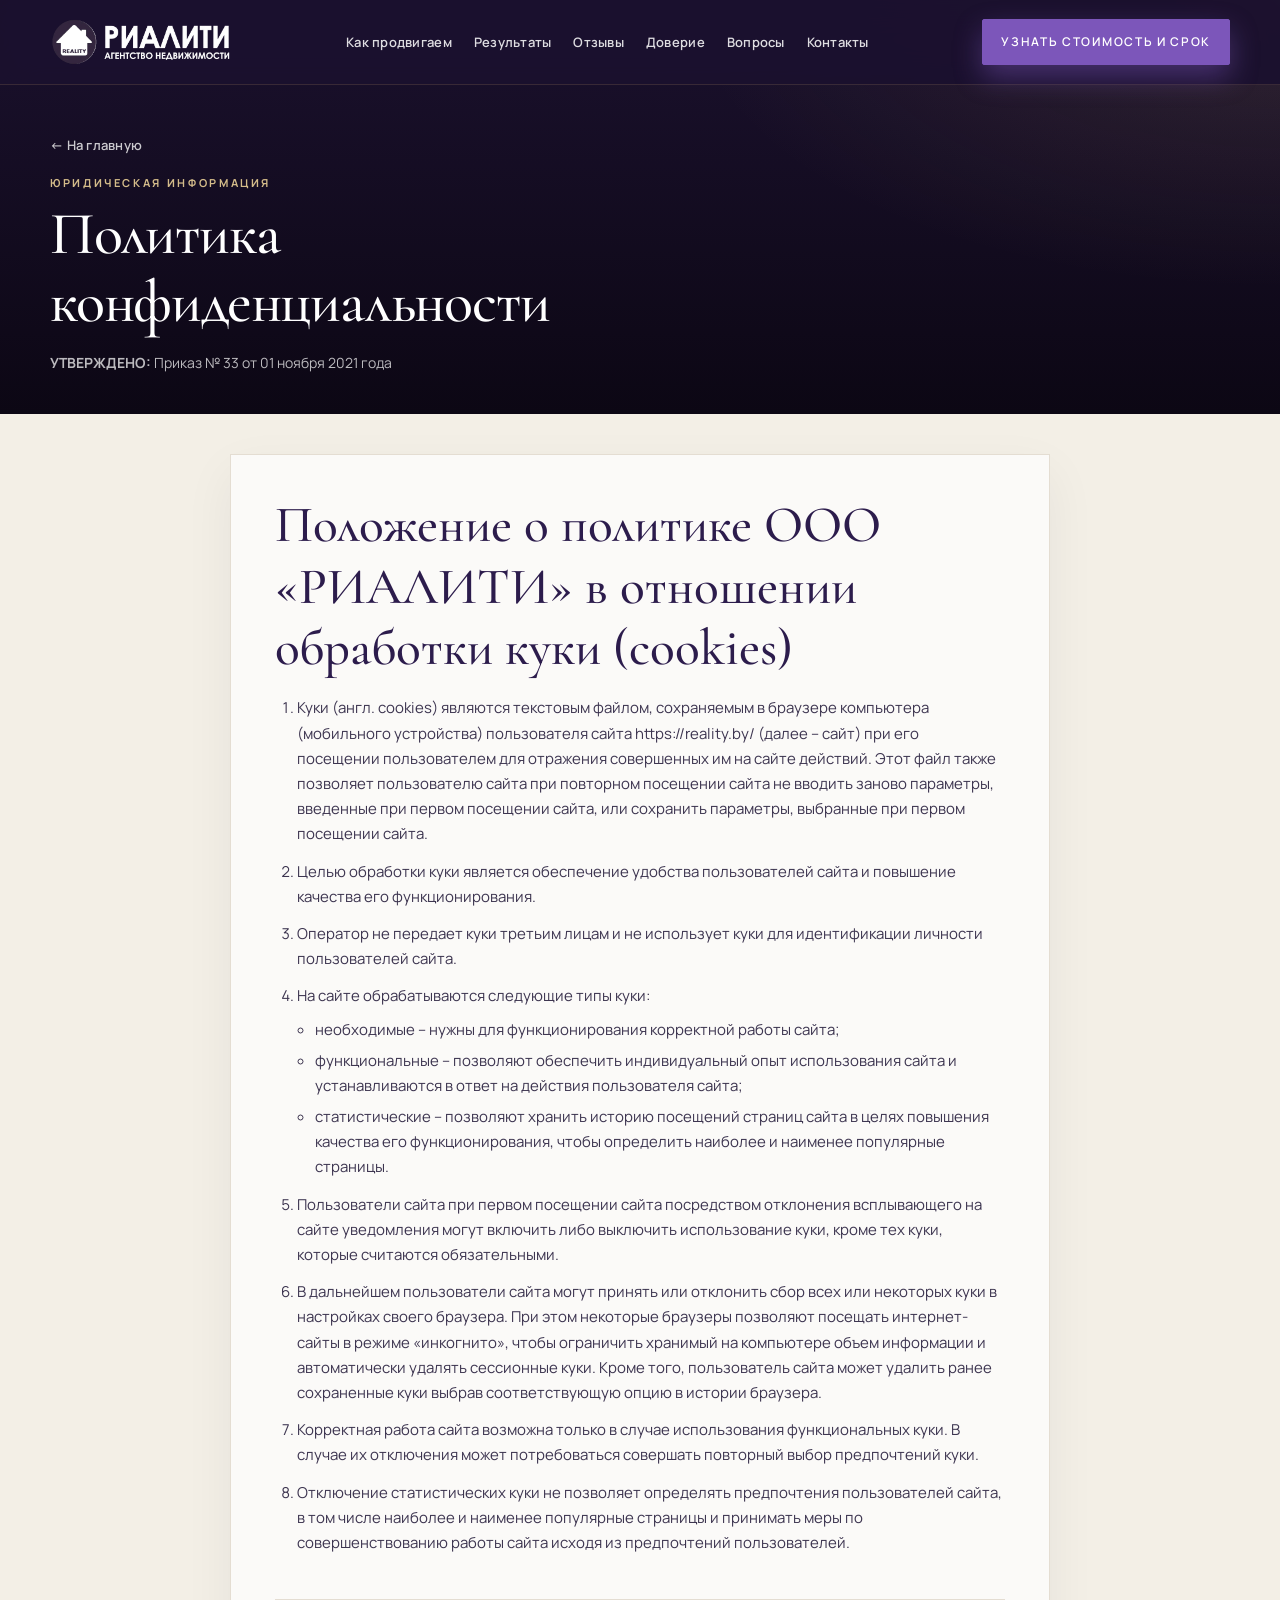
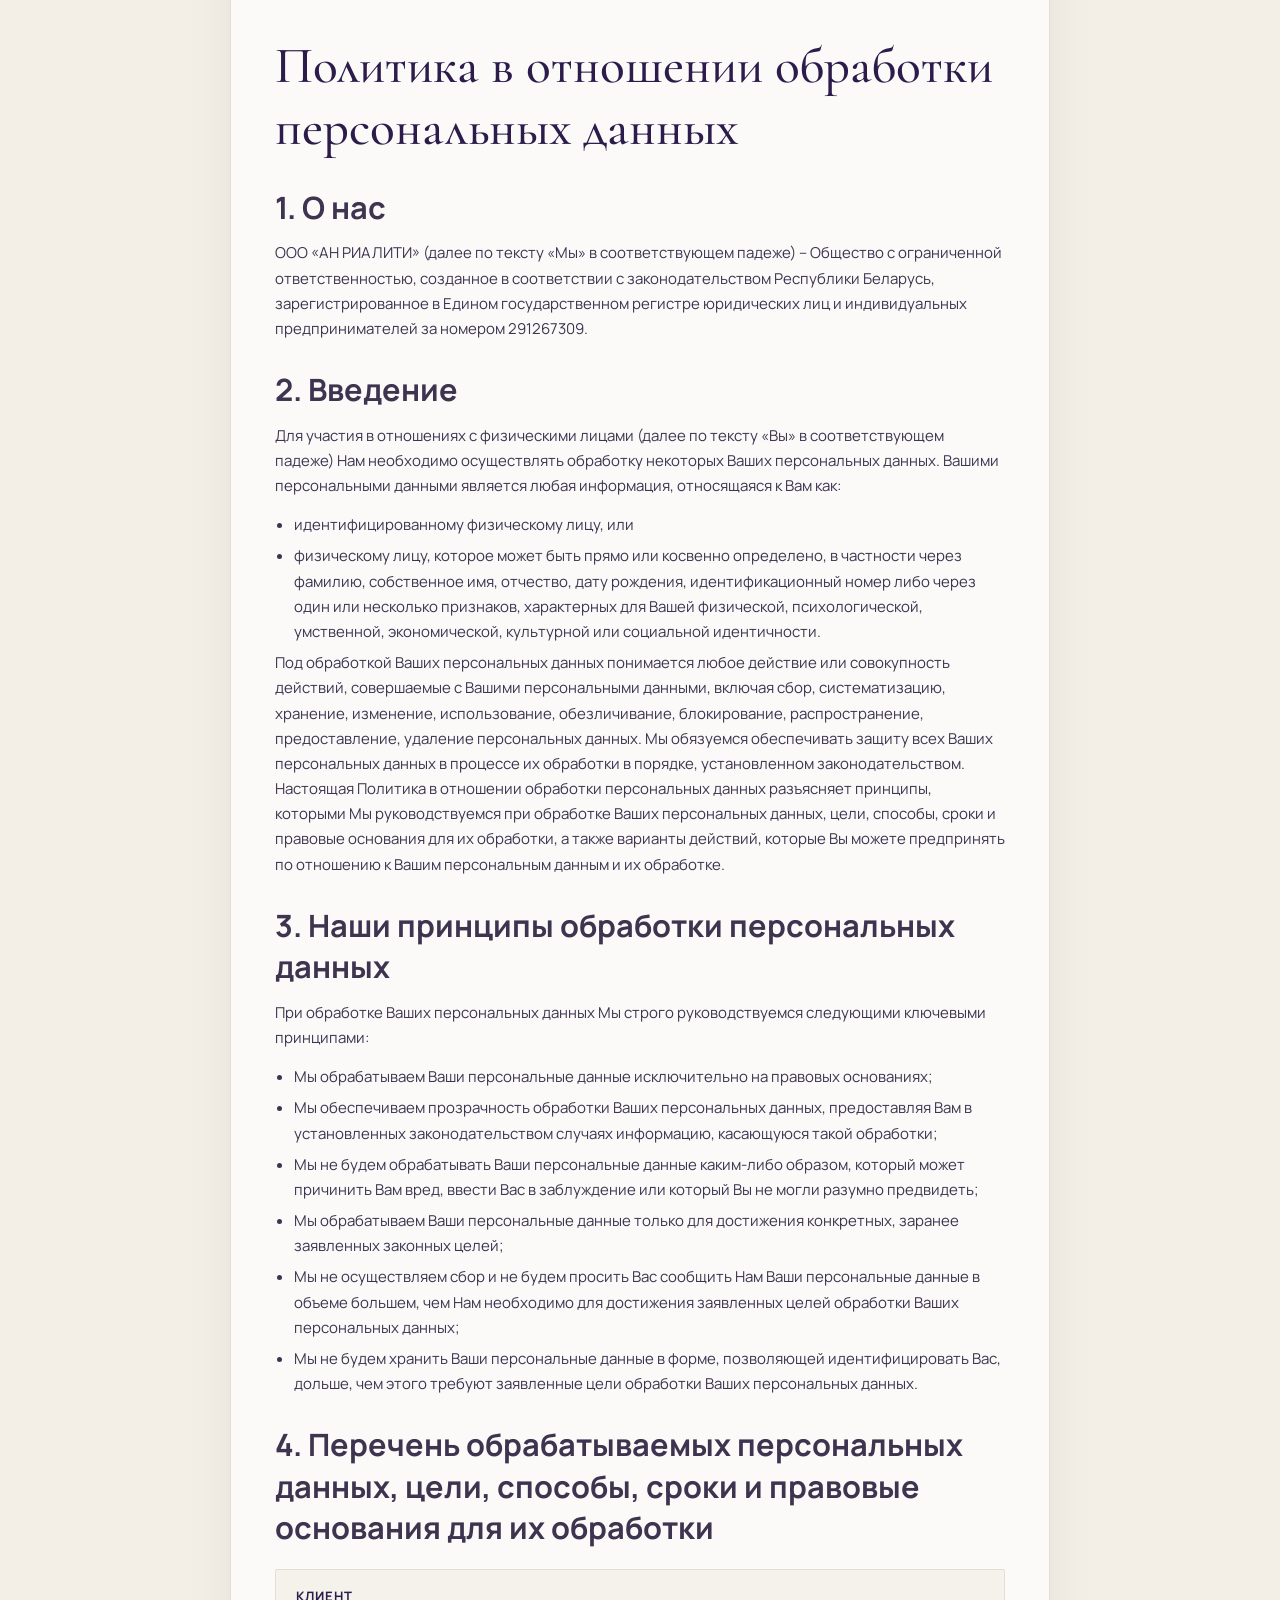
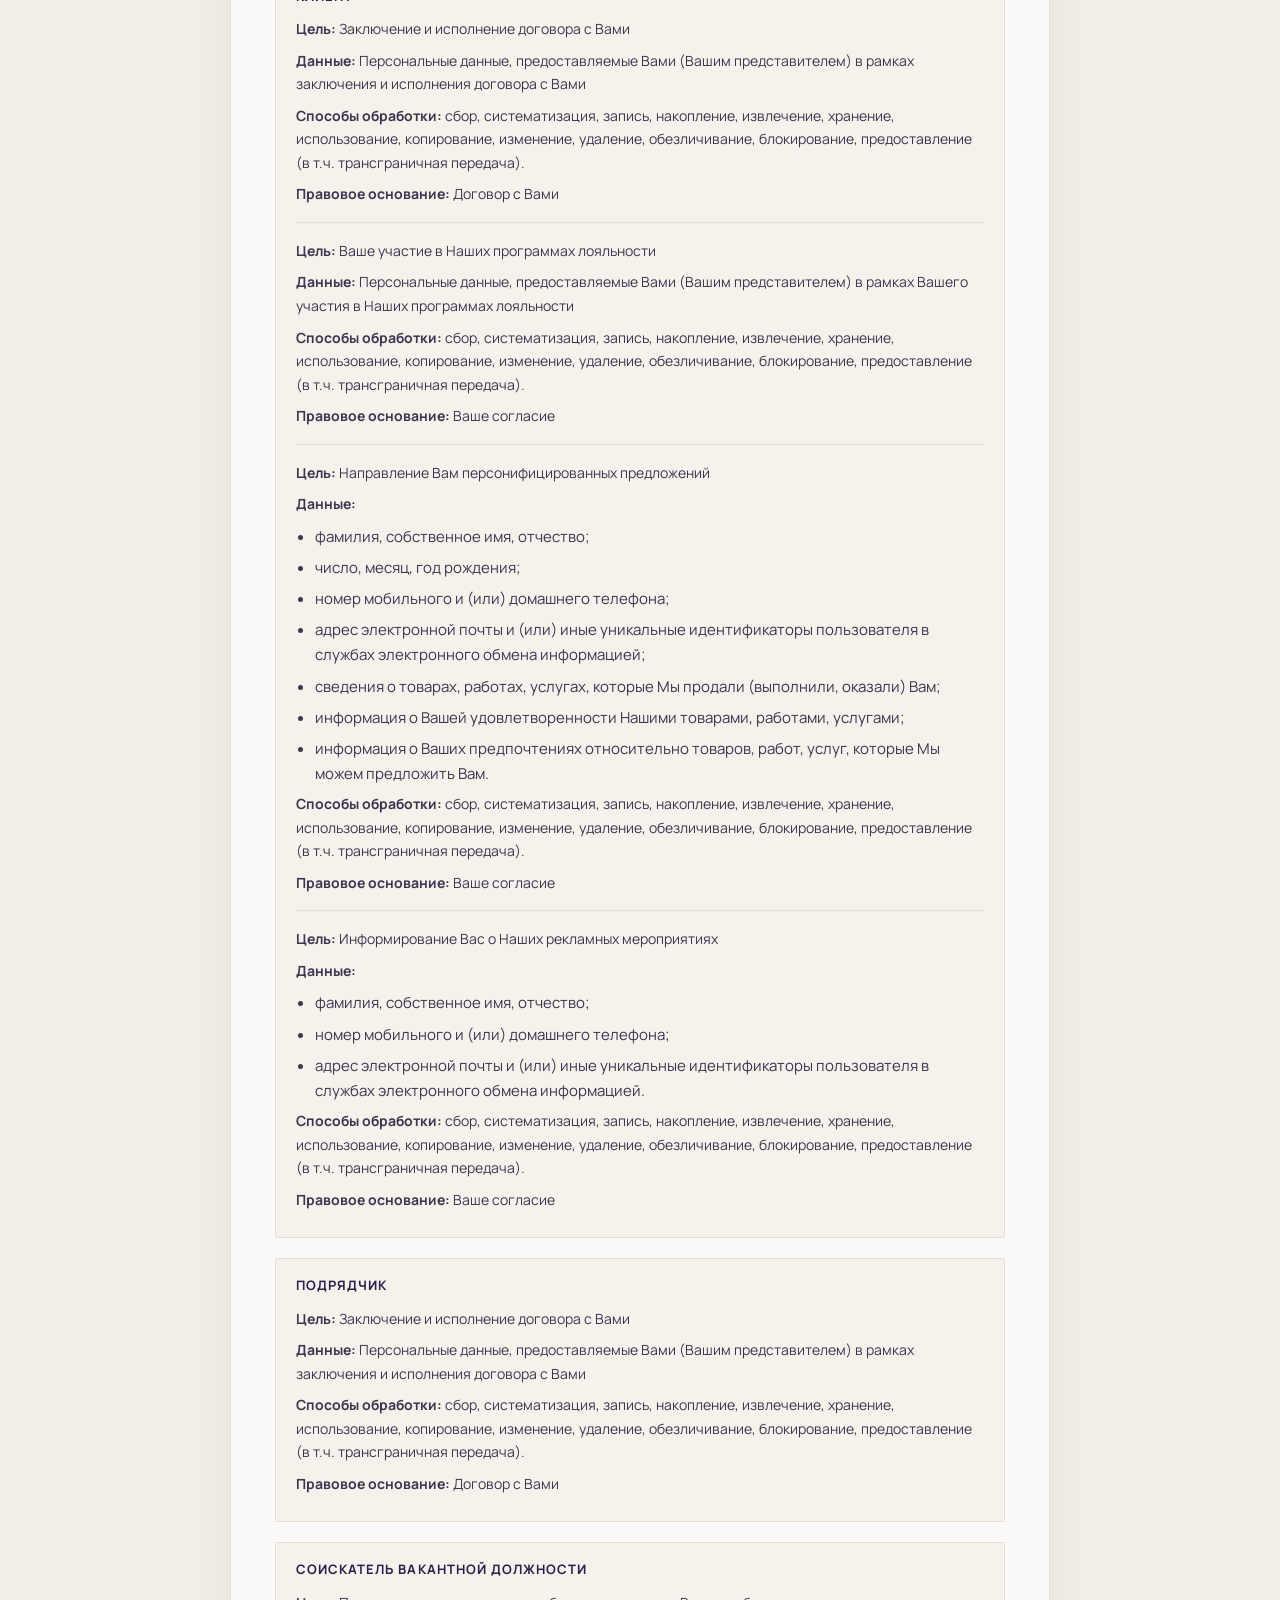
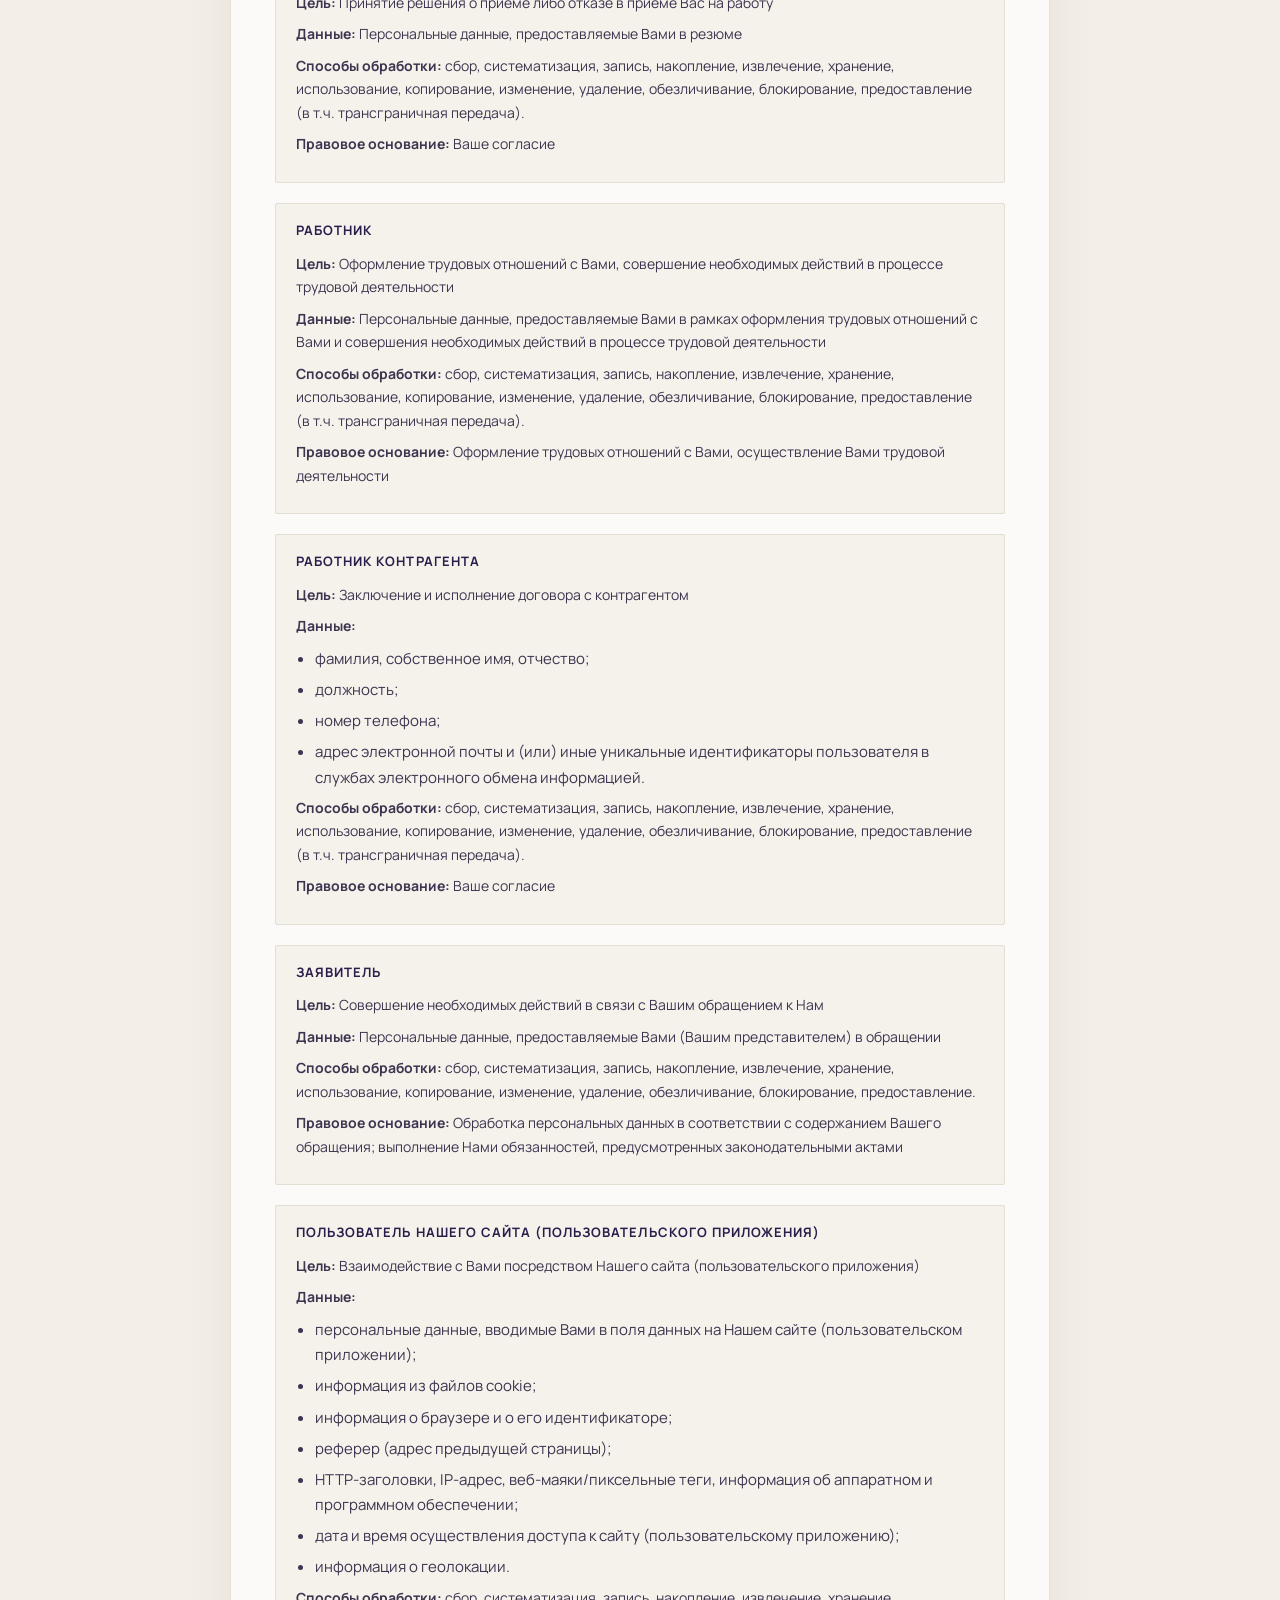
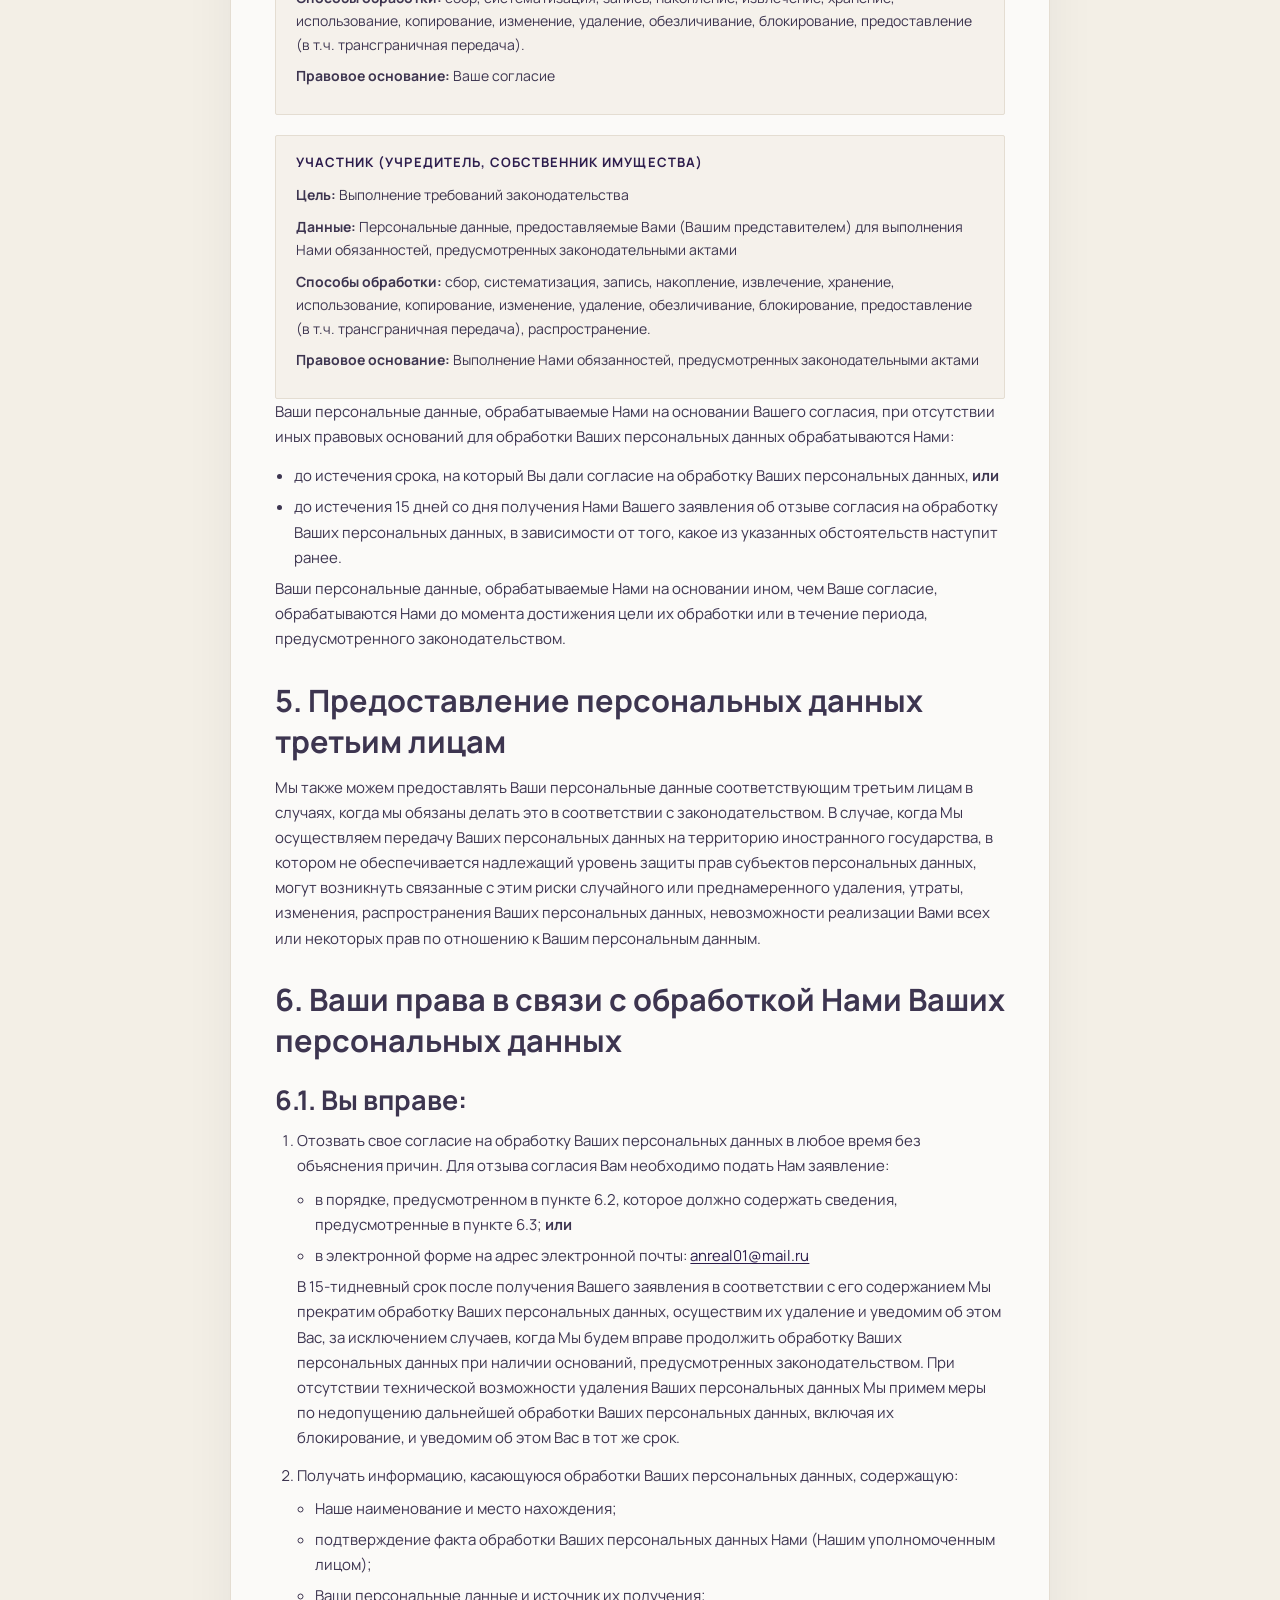
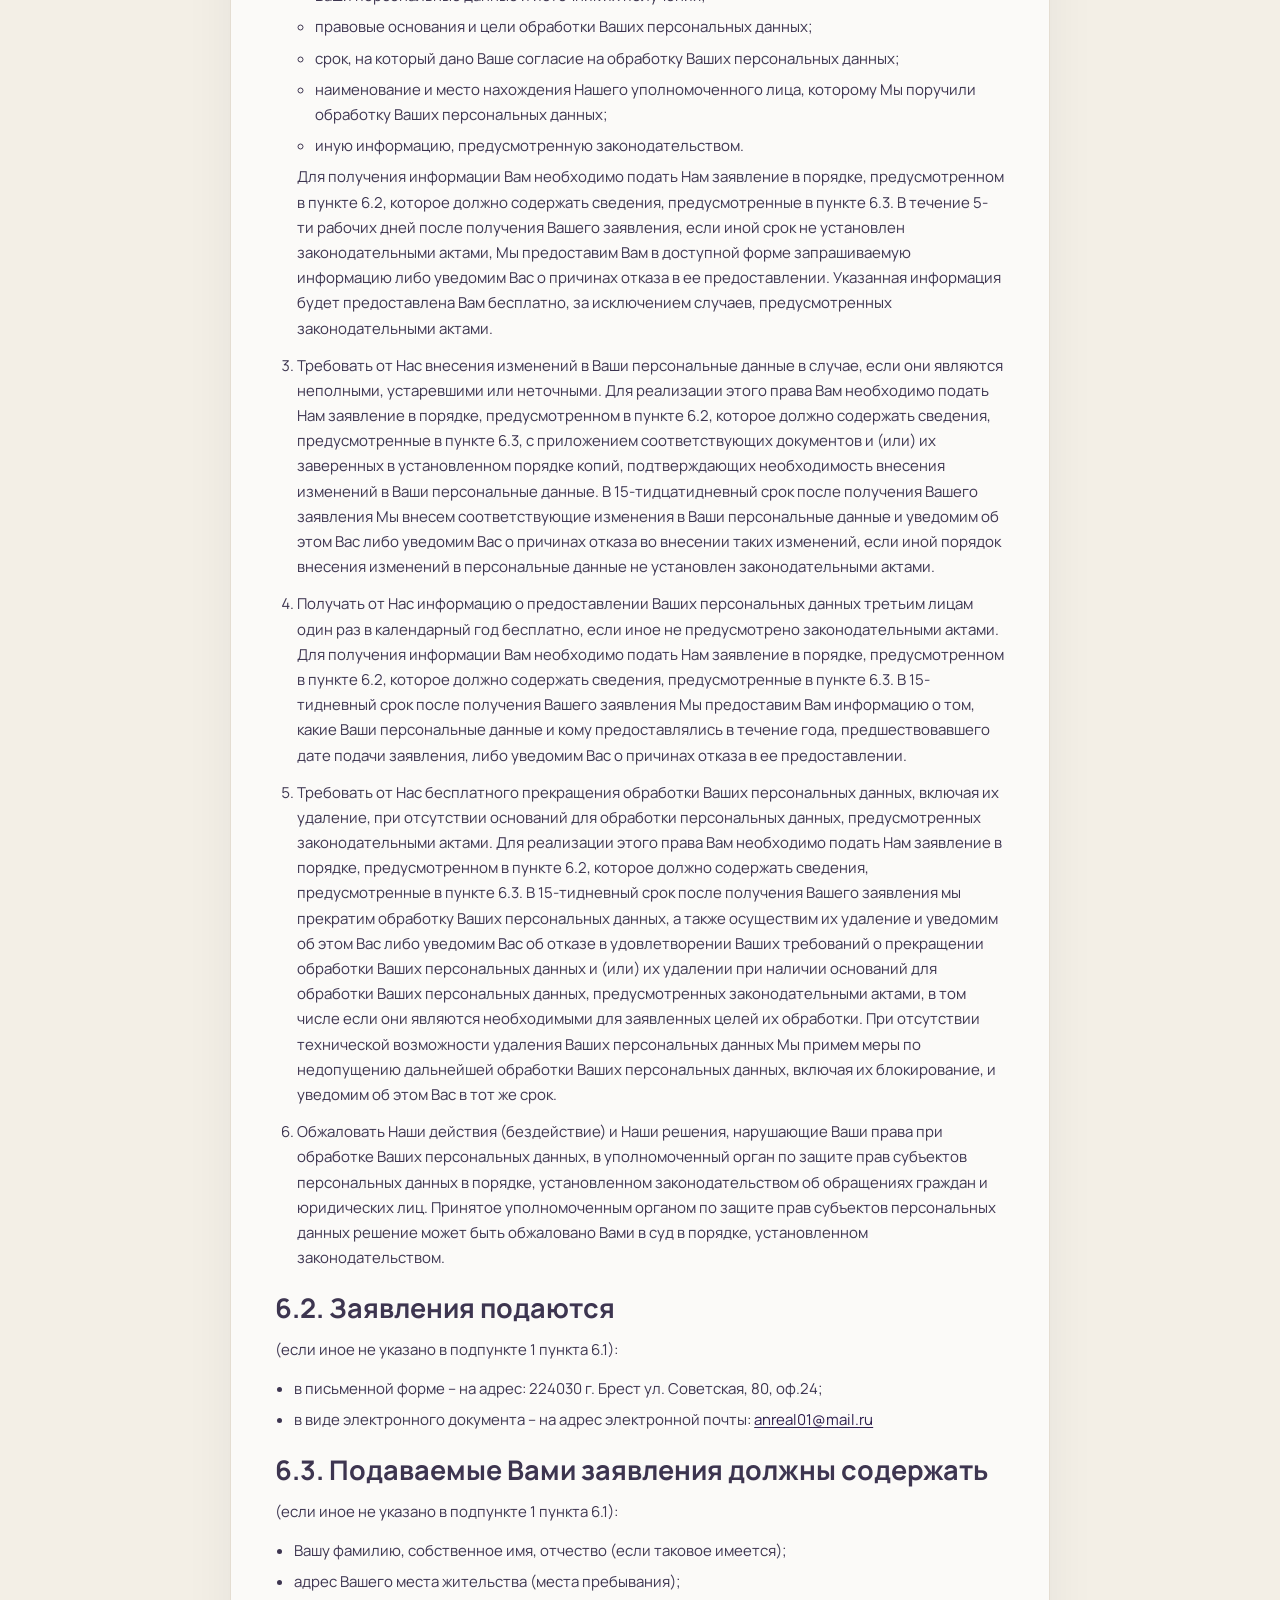
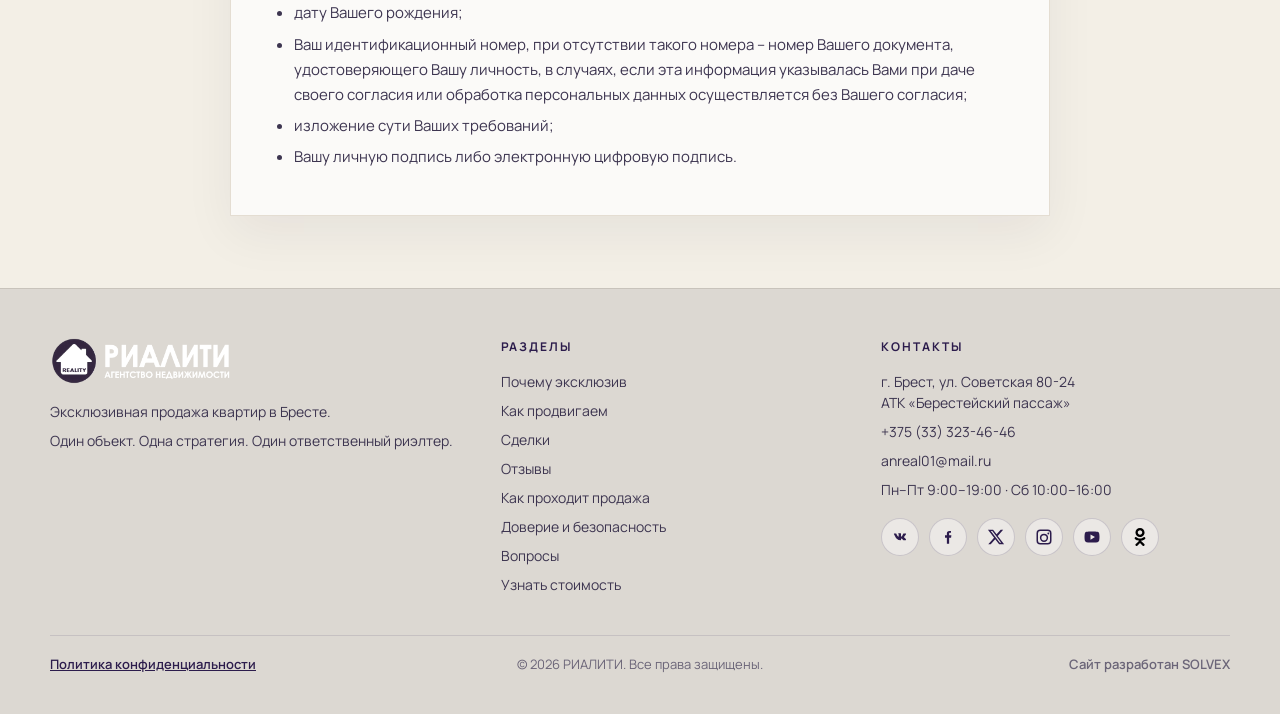
==== agreement.html @ c0023f29 "вечерние правки" ====
<!DOCTYPE html>
<html lang="ru">
<head>
  <meta charset="UTF-8">
  <meta name="viewport" content="width=device-width, initial-scale=1.0">
  <title>Политика конфиденциальности - РИАЛИТИ</title>
  <link rel="icon" type="image/png" sizes="32x32" href="imgs/favicon-32.png">
  <link rel="apple-touch-icon" sizes="180x180" href="imgs/apple-touch-icon.png">
  <link rel="preconnect" href="https://fonts.googleapis.com">
  <link rel="preconnect" href="https://fonts.gstatic.com" crossorigin>
  <link href="https://fonts.googleapis.com/css2?family=Cormorant+Garamond:ital,wght@0,400;0,500;0,600;1,400;1,500&family=Manrope:wght@400;500;600;700&display=swap" rel="stylesheet">
  <link rel="stylesheet" href="css/tokens.css?v=1.0.2">
  <link rel="stylesheet" href="css/landing.css?v=1.0.5">
  <link rel="stylesheet" href="css/legal.css?v=1.0.1">
</head>
<body class="legal-doc">
  <header class="site-header is-scrolled" id="site-header">
    <div class="wrap site-header__inner">
      <a class="logo" href="index.html">
        <img src="imgs/logs/newlogo.webp" alt="РИАЛИТИ - агентство недвижимости" width="220" height="64">
      </a>
      <div class="header-panel" id="site-nav">
        <nav class="nav">
          <a href="index.html#promo">Как продвигаем</a>
          <a href="index.html#cases">Результаты</a>
          <a href="index.html#reviews">Отзывы</a>
          <a href="index.html#trust">Доверие</a>
          <a href="index.html#faq">Вопросы</a>
          <a href="index.html#form">Контакты</a>
        </nav>
        <a class="btn btn-primary btn-sm header-cta" href="index.html#quiz">Узнать стоимость и срок</a>
      </div>
      <button class="menu-toggle" type="button" aria-expanded="false" aria-controls="site-nav" aria-label="Открыть меню">
        <span></span>
      </button>
    </div>
  </header>

  <section class="legal-hero">
    <div class="wrap">
      <a class="legal-back" href="index.html">← На главную</a>
      <p class="legal-kicker">Юридическая информация</p>
      <h1>Политика конфиденциальности</h1>
      <p class="legal-meta"><strong>УТВЕРЖДЕНО:</strong> Приказ № 33 от 01 ноября 2021 года</p>
    </div>
  </section>

  <main class="legal-main">
    <div class="wrap">
      <article class="legal-content">
      <h2>Положение о политике ООО «РИАЛИТИ» в отношении обработки куки (cookies)</h2>
      <ol>
        <li>Куки (англ. cookies) являются текстовым файлом, сохраняемым в браузере компьютера (мобильного устройства) пользователя сайта https://reality.by/ (далее – сайт) при его посещении пользователем для отражения совершенных им на сайте действий. Этот файл также позволяет пользователю сайта при повторном посещении сайта не вводить заново параметры, введенные при первом посещении сайта, или сохранить параметры, выбранные при первом посещении сайта.</li>
        <li>Целью обработки куки является обеспечение удобства пользователей сайта и повышение качества его функционирования.</li>
        <li>Оператор не передает куки третьим лицам и не использует куки для идентификации личности пользователей сайта.</li>
        <li>На сайте обрабатываются следующие типы куки:
          <ul>
            <li>необходимые – нужны для функционирования корректной работы сайта;</li>
            <li>функциональные – позволяют обеспечить индивидуальный опыт использования сайта и устанавливаются в ответ на действия пользователя сайта;</li>
            <li>статистические – позволяют хранить историю посещений страниц сайта в целях повышения качества его функционирования, чтобы определить наиболее и наименее популярные страницы.</li>
          </ul>
        </li>
        <li>Пользователи сайта при первом посещении сайта посредством отклонения всплывающего на сайте уведомления могут включить либо выключить использование куки, кроме тех куки, которые считаются обязательными.</li>
        <li>В дальнейшем пользователи сайта могут принять или отклонить сбор всех или некоторых куки в настройках своего браузера. При этом некоторые браузеры позволяют посещать интернет-сайты в режиме «инкогнито», чтобы ограничить хранимый на компьютере объем информации и автоматически удалять сессионные куки. Кроме того, пользователь сайта может удалить ранее сохраненные куки выбрав соответствующую опцию в истории браузера.</li>
        <li>Корректная работа сайта возможна только в случае использования функциональных куки. В случае их отключения может потребоваться совершать повторный выбор предпочтений куки.</li>
        <li>Отключение статистических куки не позволяет определять предпочтения пользователей сайта, в том числе наиболее и наименее популярные страницы и принимать меры по совершенствованию работы сайта исходя из предпочтений пользователей.</li>
      </ol>

      <h2>Политика в отношении обработки персональных данных</h2>

      <h3>1. О нас</h3>
      <p>ООО «АН РИАЛИТИ» (далее по тексту «Мы» в соответствующем падеже) – Общество с ограниченной ответственностью, созданное в соответствии с законодательством Республики Беларусь, зарегистрированное в Едином государственном регистре юридических лиц и индивидуальных предпринимателей за номером 291267309.</p>

      <h3>2. Введение</h3>
      <p>Для участия в отношениях с физическими лицами (далее по тексту «Вы» в соответствующем падеже) Нам необходимо осуществлять обработку некоторых Ваших персональных данных. Вашими персональными данными является любая информация, относящаяся к Вам как:</p>
      <ul>
        <li>идентифицированному физическому лицу, или</li>
        <li>физическому лицу, которое может быть прямо или косвенно определено, в частности через фамилию, собственное имя, отчество, дату рождения, идентификационный номер либо через один или несколько признаков, характерных для Вашей физической, психологической, умственной, экономической, культурной или социальной идентичности.</li>
      </ul>
      <p>Под обработкой Ваших персональных данных понимается любое действие или совокупность действий, совершаемые с Вашими персональными данными, включая сбор, систематизацию, хранение, изменение, использование, обезличивание, блокирование, распространение, предоставление, удаление персональных данных. Мы обязуемся обеспечивать защиту всех Ваших персональных данных в процессе их обработки в порядке, установленном законодательством. Настоящая Политика в отношении обработки персональных данных разъясняет принципы, которыми Мы руководствуемся при обработке Ваших персональных данных, цели, способы, сроки и правовые основания для их обработки, а также варианты действий, которые Вы можете предпринять по отношению к Вашим персональным данным и их обработке.</p>

      <h3>3. Наши принципы обработки персональных данных</h3>
      <p>При обработке Ваших персональных данных Мы строго руководствуемся следующими ключевыми принципами:</p>
      <ul>
        <li>Мы обрабатываем Ваши персональные данные исключительно на правовых основаниях;</li>
        <li>Мы обеспечиваем прозрачность обработки Ваших персональных данных, предоставляя Вам в установленных законодательством случаях информацию, касающуюся такой обработки;</li>
        <li>Мы не будем обрабатывать Ваши персональные данные каким-либо образом, который может причинить Вам вред, ввести Вас в заблуждение или который Вы не могли разумно предвидеть;</li>
        <li>Мы обрабатываем Ваши персональные данные только для достижения конкретных, заранее заявленных законных целей;</li>
        <li>Мы не осуществляем сбор и не будем просить Вас сообщить Нам Ваши персональные данные в объеме большем, чем Нам необходимо для достижения заявленных целей обработки Ваших персональных данных;</li>
        <li>Мы не будем хранить Ваши персональные данные в форме, позволяющей идентифицировать Вас, дольше, чем этого требуют заявленные цели обработки Ваших персональных данных.</li>
      </ul>

      <h3>4. Перечень обрабатываемых персональных данных, цели, способы, сроки и правовые основания для их обработки</h3>

      <div class="legal-category">
        <h4>Клиент</h4>
        <div class="legal-entry">
          <p><strong>Цель:</strong> Заключение и исполнение договора с Вами</p>
          <p><strong>Данные:</strong> Персональные данные, предоставляемые Вами (Вашим представителем) в рамках заключения и исполнения договора с Вами</p>
          <p class="legal-methods"><strong>Способы обработки:</strong> сбор, систематизация, запись, накопление, извлечение, хранение, использование, копирование, изменение, удаление, обезличивание, блокирование, предоставление (в т.ч. трансграничная передача).</p>
          <p><strong>Правовое основание:</strong> Договор с Вами</p>
        </div>
        <div class="legal-entry">
          <p><strong>Цель:</strong> Ваше участие в Наших программах лояльности</p>
          <p><strong>Данные:</strong> Персональные данные, предоставляемые Вами (Вашим представителем) в рамках Вашего участия в Наших программах лояльности</p>
          <p class="legal-methods"><strong>Способы обработки:</strong> сбор, систематизация, запись, накопление, извлечение, хранение, использование, копирование, изменение, удаление, обезличивание, блокирование, предоставление (в т.ч. трансграничная передача).</p>
          <p><strong>Правовое основание:</strong> Ваше согласие</p>
        </div>
        <div class="legal-entry">
          <p><strong>Цель:</strong> Направление Вам персонифицированных предложений</p>
          <p><strong>Данные:</strong></p>
          <ul>
            <li>фамилия, собственное имя, отчество;</li>
            <li>число, месяц, год рождения;</li>
            <li>номер мобильного и (или) домашнего телефона;</li>
            <li>адрес электронной почты и (или) иные уникальные идентификаторы пользователя в службах электронного обмена информацией;</li>
            <li>сведения о товарах, работах, услугах, которые Мы продали (выполнили, оказали) Вам;</li>
            <li>информация о Вашей удовлетворенности Нашими товарами, работами, услугами;</li>
            <li>информация о Ваших предпочтениях относительно товаров, работ, услуг, которые Мы можем предложить Вам.</li>
          </ul>
          <p class="legal-methods"><strong>Способы обработки:</strong> сбор, систематизация, запись, накопление, извлечение, хранение, использование, копирование, изменение, удаление, обезличивание, блокирование, предоставление (в т.ч. трансграничная передача).</p>
          <p><strong>Правовое основание:</strong> Ваше согласие</p>
        </div>
        <div class="legal-entry">
          <p><strong>Цель:</strong> Информирование Вас о Наших рекламных мероприятиях</p>
          <p><strong>Данные:</strong></p>
          <ul>
            <li>фамилия, собственное имя, отчество;</li>
            <li>номер мобильного и (или) домашнего телефона;</li>
            <li>адрес электронной почты и (или) иные уникальные идентификаторы пользователя в службах электронного обмена информацией.</li>
          </ul>
          <p class="legal-methods"><strong>Способы обработки:</strong> сбор, систематизация, запись, накопление, извлечение, хранение, использование, копирование, изменение, удаление, обезличивание, блокирование, предоставление (в т.ч. трансграничная передача).</p>
          <p><strong>Правовое основание:</strong> Ваше согласие</p>
        </div>
      </div>

      <div class="legal-category">
        <h4>Подрядчик</h4>
        <div class="legal-entry">
          <p><strong>Цель:</strong> Заключение и исполнение договора с Вами</p>
          <p><strong>Данные:</strong> Персональные данные, предоставляемые Вами (Вашим представителем) в рамках заключения и исполнения договора с Вами</p>
          <p class="legal-methods"><strong>Способы обработки:</strong> сбор, систематизация, запись, накопление, извлечение, хранение, использование, копирование, изменение, удаление, обезличивание, блокирование, предоставление (в т.ч. трансграничная передача).</p>
          <p><strong>Правовое основание:</strong> Договор с Вами</p>
        </div>
      </div>

      <div class="legal-category">
        <h4>Соискатель вакантной должности</h4>
        <div class="legal-entry">
          <p><strong>Цель:</strong> Принятие решения о приеме либо отказе в приеме Вас на работу</p>
          <p><strong>Данные:</strong> Персональные данные, предоставляемые Вами в резюме</p>
          <p class="legal-methods"><strong>Способы обработки:</strong> сбор, систематизация, запись, накопление, извлечение, хранение, использование, копирование, изменение, удаление, обезличивание, блокирование, предоставление (в т.ч. трансграничная передача).</p>
          <p><strong>Правовое основание:</strong> Ваше согласие</p>
        </div>
      </div>

      <div class="legal-category">
        <h4>Работник</h4>
        <div class="legal-entry">
          <p><strong>Цель:</strong> Оформление трудовых отношений с Вами, совершение необходимых действий в процессе трудовой деятельности</p>
          <p><strong>Данные:</strong> Персональные данные, предоставляемые Вами в рамках оформления трудовых отношений с Вами и совершения необходимых действий в процессе трудовой деятельности</p>
          <p class="legal-methods"><strong>Способы обработки:</strong> сбор, систематизация, запись, накопление, извлечение, хранение, использование, копирование, изменение, удаление, обезличивание, блокирование, предоставление (в т.ч. трансграничная передача).</p>
          <p><strong>Правовое основание:</strong> Оформление трудовых отношений с Вами, осуществление Вами трудовой деятельности</p>
        </div>
      </div>

      <div class="legal-category">
        <h4>Работник контрагента</h4>
        <div class="legal-entry">
          <p><strong>Цель:</strong> Заключение и исполнение договора с контрагентом</p>
          <p><strong>Данные:</strong></p>
          <ul>
            <li>фамилия, собственное имя, отчество;</li>
            <li>должность;</li>
            <li>номер телефона;</li>
            <li>адрес электронной почты и (или) иные уникальные идентификаторы пользователя в службах электронного обмена информацией.</li>
          </ul>
          <p class="legal-methods"><strong>Способы обработки:</strong> сбор, систематизация, запись, накопление, извлечение, хранение, использование, копирование, изменение, удаление, обезличивание, блокирование, предоставление (в т.ч. трансграничная передача).</p>
          <p><strong>Правовое основание:</strong> Ваше согласие</p>
        </div>
      </div>

      <div class="legal-category">
        <h4>Заявитель</h4>
        <div class="legal-entry">
          <p><strong>Цель:</strong> Совершение необходимых действий в связи с Вашим обращением к Нам</p>
          <p><strong>Данные:</strong> Персональные данные, предоставляемые Вами (Вашим представителем) в обращении</p>
          <p class="legal-methods"><strong>Способы обработки:</strong> сбор, систематизация, запись, накопление, извлечение, хранение, использование, копирование, изменение, удаление, обезличивание, блокирование, предоставление.</p>
          <p><strong>Правовое основание:</strong> Обработка персональных данных в соответствии с содержанием Вашего обращения; выполнение Нами обязанностей, предусмотренных законодательными актами</p>
        </div>
      </div>

      <div class="legal-category">
        <h4>Пользователь нашего сайта (пользовательского приложения)</h4>
        <div class="legal-entry">
          <p><strong>Цель:</strong> Взаимодействие с Вами посредством Нашего сайта (пользовательского приложения)</p>
          <p><strong>Данные:</strong></p>
          <ul>
            <li>персональные данные, вводимые Вами в поля данных на Нашем сайте (пользовательском приложении);</li>
            <li>информация из файлов cookie;</li>
            <li>информация о браузере и о его идентификаторе;</li>
            <li>реферер (адрес предыдущей страницы);</li>
            <li>HTTP-заголовки, IP-адрес, веб-маяки/пиксельные теги, информация об аппаратном и программном обеспечении;</li>
            <li>дата и время осуществления доступа к сайту (пользовательскому приложению);</li>
            <li>информация о геолокации.</li>
          </ul>
          <p class="legal-methods"><strong>Способы обработки:</strong> сбор, систематизация, запись, накопление, извлечение, хранение, использование, копирование, изменение, удаление, обезличивание, блокирование, предоставление (в т.ч. трансграничная передача).</p>
          <p><strong>Правовое основание:</strong> Ваше согласие</p>
        </div>
      </div>

      <div class="legal-category">
        <h4>Участник (учредитель, собственник имущества)</h4>
        <div class="legal-entry">
          <p><strong>Цель:</strong> Выполнение требований законодательства</p>
          <p><strong>Данные:</strong> Персональные данные, предоставляемые Вами (Вашим представителем) для выполнения Нами обязанностей, предусмотренных законодательными актами</p>
          <p class="legal-methods"><strong>Способы обработки:</strong> сбор, систематизация, запись, накопление, извлечение, хранение, использование, копирование, изменение, удаление, обезличивание, блокирование, предоставление (в т.ч. трансграничная передача), распространение.</p>
          <p><strong>Правовое основание:</strong> Выполнение Нами обязанностей, предусмотренных законодательными актами</p>
        </div>
      </div>

      <p>Ваши персональные данные, обрабатываемые Нами на основании Вашего согласия, при отсутствии иных правовых оснований для обработки Ваших персональных данных обрабатываются Нами:</p>
      <ul>
        <li>до истечения срока, на который Вы дали согласие на обработку Ваших персональных данных, <strong>или</strong></li>
        <li>до истечения 15 дней со дня получения Нами Вашего заявления об отзыве согласия на обработку Ваших персональных данных, в зависимости от того, какое из указанных обстоятельств наступит ранее.</li>
      </ul>
      <p>Ваши персональные данные, обрабатываемые Нами на основании ином, чем Ваше согласие, обрабатываются Нами до момента достижения цели их обработки или в течение периода, предусмотренного законодательством.</p>

      <h3>5. Предоставление персональных данных третьим лицам</h3>
      <p>Мы также можем предоставлять Ваши персональные данные соответствующим третьим лицам в случаях, когда мы обязаны делать это в соответствии с законодательством. В случае, когда Мы осуществляем передачу Ваших персональных данных на территорию иностранного государства, в котором не обеспечивается надлежащий уровень защиты прав субъектов персональных данных, могут возникнуть связанные с этим риски случайного или преднамеренного удаления, утраты, изменения, распространения Ваших персональных данных, невозможности реализации Вами всех или некоторых прав по отношению к Вашим персональным данным.</p>

      <h3>6. Ваши права в связи с обработкой Нами Ваших персональных данных</h3>

      <h4>6.1. Вы вправе:</h4>
      <ol>
        <li>Отозвать свое согласие на обработку Ваших персональных данных в любое время без объяснения причин. Для отзыва согласия Вам необходимо подать Нам заявление:
          <ul>
            <li>в порядке, предусмотренном в пункте 6.2, которое должно содержать сведения, предусмотренные в пункте 6.3; <strong>или</strong></li>
            <li>в электронной форме на адрес электронной почты: <a href="mailto:anreal01@mail.ru">anreal01@mail.ru</a></li>
          </ul>
          В 15-тидневный срок после получения Вашего заявления в соответствии с его содержанием Мы прекратим обработку Ваших персональных данных, осуществим их удаление и уведомим об этом Вас, за исключением случаев, когда Мы будем вправе продолжить обработку Ваших персональных данных при наличии оснований, предусмотренных законодательством. При отсутствии технической возможности удаления Ваших персональных данных Мы примем меры по недопущению дальнейшей обработки Ваших персональных данных, включая их блокирование, и уведомим об этом Вас в тот же срок.
        </li>
        <li>Получать информацию, касающуюся обработки Ваших персональных данных, содержащую:
          <ul>
            <li>Наше наименование и место нахождения;</li>
            <li>подтверждение факта обработки Ваших персональных данных Нами (Нашим уполномоченным лицом);</li>
            <li>Ваши персональные данные и источник их получения;</li>
            <li>правовые основания и цели обработки Ваших персональных данных;</li>
            <li>срок, на который дано Ваше согласие на обработку Ваших персональных данных;</li>
            <li>наименование и место нахождения Нашего уполномоченного лица, которому Мы поручили обработку Ваших персональных данных;</li>
            <li>иную информацию, предусмотренную законодательством.</li>
          </ul>
          Для получения информации Вам необходимо подать Нам заявление в порядке, предусмотренном в пункте 6.2, которое должно содержать сведения, предусмотренные в пункте 6.3. В течение 5-ти рабочих дней после получения Вашего заявления, если иной срок не установлен законодательными актами, Мы предоставим Вам в доступной форме запрашиваемую информацию либо уведомим Вас о причинах отказа в ее предоставлении. Указанная информация будет предоставлена Вам бесплатно, за исключением случаев, предусмотренных законодательными актами.
        </li>
        <li>Требовать от Нас внесения изменений в Ваши персональные данные в случае, если они являются неполными, устаревшими или неточными. Для реализации этого права Вам необходимо подать Нам заявление в порядке, предусмотренном в пункте 6.2, которое должно содержать сведения, предусмотренные в пункте 6.3, с приложением соответствующих документов и (или) их заверенных в установленном порядке копий, подтверждающих необходимость внесения изменений в Ваши персональные данные. В 15-тидцатидневный срок после получения Вашего заявления Мы внесем соответствующие изменения в Ваши персональные данные и уведомим об этом Вас либо уведомим Вас о причинах отказа во внесении таких изменений, если иной порядок внесения изменений в персональные данные не установлен законодательными актами.</li>
        <li>Получать от Нас информацию о предоставлении Ваших персональных данных третьим лицам один раз в календарный год бесплатно, если иное не предусмотрено законодательными актами. Для получения информации Вам необходимо подать Нам заявление в порядке, предусмотренном в пункте 6.2, которое должно содержать сведения, предусмотренные в пункте 6.3. В 15-тидневный срок после получения Вашего заявления Мы предоставим Вам информацию о том, какие Ваши персональные данные и кому предоставлялись в течение года, предшествовавшего дате подачи заявления, либо уведомим Вас о причинах отказа в ее предоставлении.</li>
        <li>Требовать от Нас бесплатного прекращения обработки Ваших персональных данных, включая их удаление, при отсутствии оснований для обработки персональных данных, предусмотренных законодательными актами. Для реализации этого права Вам необходимо подать Нам заявление в порядке, предусмотренном в пункте 6.2, которое должно содержать сведения, предусмотренные в пункте 6.3. В 15-тидневный срок после получения Вашего заявления мы прекратим обработку Ваших персональных данных, а также осуществим их удаление и уведомим об этом Вас либо уведомим Вас об отказе в удовлетворении Ваших требований о прекращении обработки Ваших персональных данных и (или) их удалении при наличии оснований для обработки Ваших персональных данных, предусмотренных законодательными актами, в том числе если они являются необходимыми для заявленных целей их обработки. При отсутствии технической возможности удаления Ваших персональных данных Мы примем меры по недопущению дальнейшей обработки Ваших персональных данных, включая их блокирование, и уведомим об этом Вас в тот же срок.</li>
        <li>Обжаловать Наши действия (бездействие) и Наши решения, нарушающие Ваши права при обработке Ваших персональных данных, в уполномоченный орган по защите прав субъектов персональных данных в порядке, установленном законодательством об обращениях граждан и юридических лиц. Принятое уполномоченным органом по защите прав субъектов персональных данных решение может быть обжаловано Вами в суд в порядке, установленном законодательством.</li>
      </ol>

      <h4>6.2. Заявления подаются</h4>
      <p>(если иное не указано в подпункте 1 пункта 6.1):</p>
      <ul>
        <li>в письменной форме – на адрес: 224030 г. Брест ул. Советская, 80, оф.24;</li>
        <li>в виде электронного документа – на адрес электронной почты: <a href="mailto:anreal01@mail.ru">anreal01@mail.ru</a></li>
      </ul>

      <h4>6.3. Подаваемые Вами заявления должны содержать</h4>
      <p>(если иное не указано в подпункте 1 пункта 6.1):</p>
      <ul>
        <li>Вашу фамилию, собственное имя, отчество (если таковое имеется);</li>
        <li>адрес Вашего места жительства (места пребывания);</li>
        <li>дату Вашего рождения;</li>
        <li>Ваш идентификационный номер, при отсутствии такого номера – номер Вашего документа, удостоверяющего Вашу личность, в случаях, если эта информация указывалась Вами при даче своего согласия или обработка персональных данных осуществляется без Вашего согласия;</li>
        <li>изложение сути Ваших требований;</li>
        <li>Вашу личную подпись либо электронную цифровую подпись.</li>
      </ul>
      </article>
    </div>
  </main>

  <footer class="site-footer">
    <div class="wrap">
      <div class="footer-grid">
        <div class="footer-col">
          <a class="logo logo--on-light" href="index.html">
            <img src="imgs/logs/newlogo.webp" alt="РИАЛИТИ - агентство недвижимости" width="220" height="64">
          </a>
          <p>Эксклюзивная продажа квартир в Бресте.</p>
          <p>Один объект. Одна стратегия. Один ответственный риэлтер.</p>
        </div>
        <nav class="footer-col" aria-label="Разделы">
          <h3>Разделы</h3>
          <a href="index.html#why">Почему эксклюзив</a>
          <a href="index.html#promo">Как продвигаем</a>
          <a href="index.html#cases">Сделки</a>
          <a href="index.html#reviews">Отзывы</a>
          <a href="index.html#process">Как проходит продажа</a>
          <a href="index.html#trust">Доверие и безопасность</a>
          <a href="index.html#faq">Вопросы</a>
          <a href="index.html#form">Узнать стоимость</a>
        </nav>
        <div class="footer-col">
          <h3>Контакты</h3>
          <p>г. Брест, ул. Советская 80-24<br>АТК «Берестейский пассаж»</p>
          <p><a href="tel:+375333234646">+375 (33) 323-46-46</a></p>
          <p><a href="mailto:anreal01@mail.ru">anreal01@mail.ru</a></p>
          <p>Пн–Пт 9:00–19:00 · Сб 10:00–16:00</p>
          <div class="footer-social" aria-label="Социальные сети">
            <a href="https://vk.ru/realitybrest" target="_blank" rel="noopener noreferrer" aria-label="ВКонтакте">
              <svg viewBox="0 0 24 24" width="18" height="18" aria-hidden="true"><path fill="currentColor" d="M12.785 16.241s.288-.032.436-.194c.136-.148.132-.427.132-.427s-.02-1.304.587-1.496c.598-.187 1.364 1.258 2.177 1.814.615.422 1.082.329 1.082.329l2.171-.03s1.135-.071.597-.965c-.044-.073-.314-.66-1.618-1.865-1.366-1.263-1.183-1.058.462-3.241.998-1.332 1.397-2.145 1.272-2.493-.118-.332-.848-.244-.848-.244l-2.451.015s-.182-.025-.317.056c-.132.079-.216.262-.216.262s-.387 1.033-.902 1.912c-1.086 1.847-1.521 1.945-1.699 1.831-.413-.267-.31-1.073-.31-1.644 0-1.787.271-2.533-.529-2.724-.266-.064-.461-.106-1.141-.113-.872-.009-1.609.003-2.026.208-.278.136-.492.44-.362.458.161.022.526.098.719.36.25.337.241 1.094.241 1.094s.144 2.11-.336 2.373c-.33.18-.783-.187-1.754-1.865-.497-.855-.872-1.801-.872-1.801s-.072-.177-.201-.272c-.156-.115-.373-.151-.373-.151l-2.331.015s-.35.01-.479.161c-.115.135-.009.414-.009.414s1.816 4.259 3.874 6.405c1.886 1.968 4.032 1.838 4.032 1.838h.973z"/></svg>
            </a>
            <a href="https://www.facebook.com/anreal.by" target="_blank" rel="noopener noreferrer" aria-label="Facebook">
              <svg viewBox="0 0 24 24" width="18" height="18" aria-hidden="true"><path fill="currentColor" d="M13.5 9.5V7.7c0-.8.17-1.3 1.37-1.3H16V3.9h-2.1c-2.5 0-3.4 1.2-3.4 3.3v2.3H8v3.4h2.5V21h3V12.9h2.6l.4-3.4H13.5z"/></svg>
            </a>
            <a href="https://x.com/RealityBrest" target="_blank" rel="noopener noreferrer" aria-label="X">
              <svg viewBox="0 0 24 24" width="18" height="18" aria-hidden="true"><path fill="currentColor" d="M18.244 2.25h3.308l-7.227 8.26 8.502 11.24H16.17l-5.214-6.817L4.99 21.75H1.68l7.73-8.835L1.254 2.25H8.08l4.713 6.231 5.451-6.231zm-1.161 17.52h1.833L7.084 4.126H5.117L17.083 19.77z"/></svg>
            </a>
            <a href="https://www.instagram.com/reality_brest/" target="_blank" rel="noopener noreferrer" aria-label="Instagram">
              <svg viewBox="0 0 24 24" width="18" height="18" aria-hidden="true"><path fill="currentColor" d="M7 2h10a5 5 0 0 1 5 5v10a5 5 0 0 1-5 5H7a5 5 0 0 1-5-5V7a5 5 0 0 1 5-5zm0 2a3 3 0 0 0-3 3v10a3 3 0 0 0 3 3h10a3 3 0 0 0 3-3V7a3 3 0 0 0-3-3H7zm5 3.5A5.5 5.5 0 1 1 6.5 13 5.5 5.5 0 0 1 12 7.5zm0 2A3.5 3.5 0 1 0 15.5 13 3.5 3.5 0 0 0 12 9.5zM17.75 6a1.25 1.25 0 1 1-1.25 1.25A1.25 1.25 0 0 1 17.75 6z"/></svg>
            </a>
            <a href="https://www.youtube.com/channel/UCU5nLXUHWHQX1-jJwS9cY4g" target="_blank" rel="noopener noreferrer" aria-label="YouTube">
              <svg viewBox="0 0 24 24" width="18" height="18" aria-hidden="true"><path fill="currentColor" d="M21.6 7.2a3 3 0 0 0-2.1-2.1C17.8 4.6 12 4.6 12 4.6s-5.8 0-7.5.5A3 3 0 0 0 2.4 7.2 31.5 31.5 0 0 0 2 12a31.5 31.5 0 0 0 .4 4.8 3 3 0 0 0 2.1 2.1c1.7.5 7.5.5 7.5.5s5.8 0 7.5-.5a3 3 0 0 0 2.1-2.1A31.5 31.5 0 0 0 22 12a31.5 31.5 0 0 0-.4-4.8zM10 15.5v-7l6 3.5-6 3.5z"/></svg>
            </a>
            <a href="https://ok.ru/group/52126113595596" target="_blank" rel="noopener noreferrer" aria-label="Одноклассники">
              <img src="imgs/odnoklassniki-svgrepo-com.svg" alt="" width="18" height="18" aria-hidden="true">
            </a>
          </div>
        </div>
      </div>
      <div class="footer-bottom">
        <nav class="footer-legal" aria-label="Юридическая информация">
          <a href="agreement.html" aria-current="page">Политика конфиденциальности</a>
        </nav>
        <div class="footer-copy">
          <p>© 2026 РИАЛИТИ. Все права защищены.</p>
        </div>
        <p class="footer-credit-wrap"><a class="footer-credit" href="https://solvexagency.online" target="_blank" rel="noopener noreferrer">Сайт разработан SOLVEX</a></p>
      </div>
    </div>
  </footer>

  <script src="js/landing.js?v=1.0.1"></script>
</body>
</html>
---- css/tokens.css ----
:root {
  /* v1.0.1 */
  --color-purple-700: #2c1c4c;
  --color-purple-900: #1b112e;
  --color-night: #12091c;
  --color-night-deep: #0c0714;
  --color-cream-100: #f6f3ec;
  --color-ivory: #f3efe6;
  --color-white: #ffffff;
  --color-body-700: #3d3550;
  --color-body-500: #6b6578;
  --color-line: #e4ddd2;
  --color-gold: #c4a265;
  --color-gold-soft: #d4bc8a;
  --color-lilac: #cbb6ef;

  --font-sans: "Manrope", Helvetica, Arial, sans-serif;
  --font-serif: "Cormorant Garamond", "Times New Roman", serif;

  --space-xs: 4px;
  --space-sm: 8px;
  --space-md: 16px;
  --space-lg: 24px;
  --space-xl: 32px;
  --space-2xl: 48px;
  --space-3xl: 64px;

  --radius-sm: 2px;
  --radius: 2px;
  --wrap: 1180px;

  --shadow-sm: 0 1px 2px rgba(44, 28, 76, 0.06);
  --shadow-md: 0 12px 32px rgba(44, 28, 76, 0.1);
  --shadow-lg: 0 28px 64px rgba(12, 6, 24, 0.38);

  --primary-color: var(--color-purple-700);
  --hover-color: var(--color-purple-900);
  --link-color: var(--primary-color);

  --color-primary: var(--primary-color);
  --color-primary-hover: var(--hover-color);
  --color-on-primary: var(--color-white);
  --color-background: var(--color-white);
  --color-foreground: var(--primary-color);
  --color-body: var(--color-body-700);
  --color-muted: var(--color-cream-100);
  --color-muted-foreground: var(--color-body-500);
  --color-border: var(--color-line);
  --color-card: var(--color-white);
  --color-ring: var(--color-gold);

  --button-bg: var(--color-primary);
  --button-bg-hover: var(--color-primary-hover);
  --button-fg: var(--color-on-primary);
  --button-height: 58px;
  --button-radius: var(--radius);
  --button-font-size: 13px;
  --header-height: 84px;

  --type-kicker-size: 11px;
  --type-kicker-tracking: 0.24em;
  --type-kicker-line: 36px;
  --type-kicker-gap: 14px;
  --type-kicker-mb: 16px;
  --type-kicker-dark: var(--color-gold-soft);
  --type-kicker-light: var(--color-primary);

  --type-h1: clamp(36px, 4.8vw, 60px);
  --type-h2: clamp(32px, 4vw, 52px);
  --type-h3: clamp(24px, 2.4vw, 32px);
  --type-h1-mobile: clamp(28px, 7.2vw, 38px);
  --type-h2-mobile: clamp(28px, 6.4vw, 38px);
  --type-h3-mobile: clamp(22px, 5vw, 28px);

  --type-lead: 17px;
  --type-lead-lh: 1.55;
  --type-lead-dark: rgba(255, 255, 255, 0.82);
  --type-lead-light: var(--color-body);
  --type-heading-dark: #fff;
  --type-heading-light: var(--color-primary);

  --parallax-speed-bg: 0.32;
  --glass-bg: rgba(255, 255, 255, 0.08);
  --glass-blur: 22px;
  --ease-luxe: cubic-bezier(0.22, 1, 0.36, 1);
}
---- css/landing.css ----
*,
*::before,
*::after {
  box-sizing: border-box;
}

/* v1.0.5 */

html {
  scroll-behavior: smooth;
  scroll-padding-top: 24px;
  overflow-x: clip;
  background: var(--color-ivory);
}

body {
  margin: 0;
  max-width: 100%;
  font-family: var(--font-sans);
  font-size: 16px;
  line-height: 1.6;
  color: var(--color-body);
  background: var(--color-ivory);
  overflow-x: clip;
  -webkit-font-smoothing: antialiased;
  text-rendering: optimizeLegibility;
}

body.is-nav-open {
  overflow: hidden;
}

/* Typography system */
.kicker {
  display: flex;
  align-items: center;
  gap: var(--type-kicker-gap);
  margin: 0 0 var(--type-kicker-mb);
  font-size: var(--type-kicker-size);
  font-weight: 700;
  letter-spacing: var(--type-kicker-tracking);
  text-transform: uppercase;
  color: var(--type-kicker-dark);
}

.kicker::before {
  content: "";
  flex-shrink: 0;
  width: var(--type-kicker-line);
  height: 1px;
  background: var(--color-gold);
}

.kicker--on-light,
.band--light .kicker,
.guarantee .kicker,
.contacts .kicker {
  color: var(--type-kicker-light);
}

.section-lead,
.hero-lead,
.why-lead,
.quiz-note,
.trust-lead,
.fear-lead {
  margin: 0;
  font-size: var(--type-lead);
  line-height: var(--type-lead-lh);
  font-weight: 400;
}

.hero-lead,
.quiz-note,
.fear-lead {
  color: var(--type-lead-dark);
}

.why-lead,
.trust-lead {
  color: var(--type-lead-light);
}

.hero-lead {
  margin-bottom: 28px;
  max-width: 38ch;
  font-weight: 300;
}

.why-lead {
  max-width: 52ch;
}

.quiz-note {
  max-width: 42ch;
  color: rgba(243, 241, 236, 0.78);
}

.trust-lead {
  max-width: 46ch;
}

.fear-lead {
  max-width: 42ch;
  color: rgba(243, 241, 236, 0.72);
}

:is(
  .why-head,
  .quiz-head,
  .promo-head,
  .results-head,
  .voices-head-copy,
  .process-head,
  .trust-head,
  .fear-head,
  .guarantee-copy,
  .faq-head,
  .contacts-copy
) :is(h2, h3) {
  margin: 0 0 18px;
  font-family: var(--font-serif);
  font-weight: 400;
  font-size: var(--type-h2);
  line-height: 1.14;
  letter-spacing: -0.02em;
}

.band--dark :is(h2, h3.section-title),
.faq-head h2,
.fear-head h2,
.quiz-head h2,
.process-head h2 {
  color: var(--type-heading-dark);
}

.band--light :is(h2, h3.section-title),
.guarantee-copy h2,
.voices-head-copy h2,
.contacts-copy h2,
.contacts-copy h3 {
  color: var(--type-heading-light);
}

:is(.quiz-step, .manage-card, .pledge, .fear-copy, .fear-point) h3,
.process-stage-title {
  margin: 0 0 12px;
  font-family: var(--font-serif);
  font-weight: 400;
  font-size: var(--type-h3);
  line-height: 1.22;
}

.band--light .manage-card h3 {
  color: var(--type-heading-light);
}

.quiz-step h3,
.pledge h3,
.fear-copy h3,
.process-stage-title {
  color: var(--type-heading-dark);
}

.fear-head h2 {
  font-style: italic;
}

.section-coda {
  position: relative;
  margin: 56px auto 0;
  max-width: 22em;
  text-align: center;
  font-family: var(--font-serif);
  font-size: clamp(22px, 2.6vw, 32px);
  font-weight: 400;
  font-style: italic;
  line-height: 1.35;
  letter-spacing: 0.01em;
}

.section-coda::before,
.section-coda::after {
  content: "";
  display: block;
  width: 40px;
  height: 1px;
  margin: 0 auto 22px;
  background: linear-gradient(90deg, transparent, var(--color-gold), transparent);
}

.section-coda::after {
  margin: 22px auto 0;
}

.band--light .section-coda {
  color: var(--color-primary);
}

.band--dark .section-coda {
  color: var(--color-cream-100);
}

.section-coda--quote {
  margin-left: 0;
  margin-right: auto;
  max-width: 14em;
  text-align: left;
}

.section-coda--quote::before,
.section-coda--quote::after {
  margin-left: 0;
}

.section-coda--quote::after {
  display: none;
}

.photo-cap {
  margin: 0;
  padding: 14px 10px 16px;
  text-align: center;
  font-size: 11px;
  font-weight: 700;
  letter-spacing: 0.28em;
  text-transform: uppercase;
  color: var(--color-primary);
}

img {
  max-width: 100%;
  height: auto;
  display: block;
}

a {
  color: inherit;
}

a:focus-visible,
button:focus-visible {
  outline: 2px solid var(--color-ring);
  outline-offset: 3px;
}

.wrap {
  width: min(100% - 48px, var(--wrap));
  max-width: 100%;
  margin-inline: auto;
}

.site-header {
  position: absolute;
  inset: 0 0 auto;
  z-index: 40;
  background: linear-gradient(180deg, rgba(12, 6, 24, 0.45) 0%, rgba(12, 6, 24, 0) 100%);
}

.site-header.is-scrolled {
  position: fixed;
  background: rgba(27, 17, 46, 0.72);
  backdrop-filter: blur(18px) saturate(140%);
  -webkit-backdrop-filter: blur(18px) saturate(140%);
  border-bottom: 1px solid rgba(196, 162, 101, 0.18);
}

.site-header__inner {
  display: flex;
  align-items: center;
  justify-content: space-between;
  gap: var(--space-lg);
  min-height: var(--header-height);
}

.logo {
  display: flex;
  align-items: center;
  gap: 12px;
  flex-shrink: 0;
  text-decoration: none;
  color: #fff;
}

.logo img {
  width: 56px;
  height: 56px;
  border-radius: 50%;
  object-fit: cover;
  box-shadow: none;
}

.site-header .logo img {
  width: auto;
  height: 48px;
  max-width: min(240px, 62vw);
  border-radius: 0;
  object-fit: contain;
}

.logo-text {
  display: flex;
  flex-direction: column;
  line-height: 1.1;
}

.logo-text b {
  font-family: var(--font-serif);
  font-size: 22px;
  font-weight: 500;
  letter-spacing: 0.12em;
}

.logo-text span {
  margin-top: 3px;
  font-size: 9px;
  font-weight: 600;
  letter-spacing: 0.14em;
  text-transform: uppercase;
  opacity: 0.72;
}

.logo--on-light {
  color: var(--color-primary);
}

.logo--on-light img {
  box-shadow: 0 0 0 1px rgba(44, 28, 76, 0.12);
}

.nav {
  display: flex;
  flex-wrap: wrap;
  gap: 8px 22px;
  font-size: 13px;
}

@media (min-width: 981px) {
  .nav {
    flex: 1;
    justify-content: center;
  }
}

.nav a {
  position: relative;
  color: rgba(255, 255, 255, 0.86);
  text-decoration: none;
  font-weight: 600;
  letter-spacing: 0.02em;
  cursor: pointer;
  transition: color 220ms ease, text-shadow 220ms ease;
}

.nav a::after {
  content: "";
  position: absolute;
  left: 0;
  right: 0;
  bottom: -6px;
  height: 1px;
  background: var(--color-gold);
  transform: scaleX(0);
  transform-origin: left;
  transition: transform 280ms var(--ease-luxe);
}

.nav a:hover,
.nav a:focus-visible {
  color: #fff;
}

.nav a:hover::after,
.nav a:focus-visible::after {
  transform: scaleX(1);
}

.header-panel {
  display: flex;
  align-items: center;
  gap: var(--space-lg);
  flex: 1;
  min-width: 0;
}

.menu-toggle {
  display: none;
  width: 42px;
  height: 42px;
  border: 1px solid rgba(255, 255, 255, 0.28);
  border-radius: var(--radius-sm);
  background: transparent;
  color: #fff;
  cursor: pointer;
  padding: 0;
}

.menu-toggle span,
.menu-toggle span::before,
.menu-toggle span::after {
  display: block;
  width: 16px;
  height: 1.5px;
  background: currentColor;
  margin: 0 auto;
  position: relative;
}

.menu-toggle span::before,
.menu-toggle span::after {
  content: "";
  position: absolute;
  left: 0;
}

.menu-toggle span::before { top: -5px; }
.menu-toggle span::after { top: 5px; }

.btn {
  position: relative;
  overflow: hidden;
  display: inline-flex;
  align-items: center;
  justify-content: center;
  min-height: var(--button-height);
  padding: 0 28px;
  border-radius: var(--button-radius);
  border: 1px solid transparent;
  font-family: inherit;
  font-size: var(--button-font-size);
  font-weight: 600;
  line-height: 1.2;
  letter-spacing: 0.14em;
  text-transform: uppercase;
  text-decoration: none;
  cursor: pointer;
  isolation: isolate;
  transition: background-color 280ms var(--ease-luxe), color 280ms var(--ease-luxe), border-color 280ms var(--ease-luxe), box-shadow 280ms var(--ease-luxe), transform 280ms var(--ease-luxe);
}

.btn::after {
  content: "";
  position: absolute;
  inset: 0;
  z-index: -1;
  pointer-events: none;
  background: linear-gradient(115deg, transparent 32%, rgba(255, 255, 255, 0.38) 50%, transparent 68%);
  transform: translateX(-130%);
}

.btn:hover {
  transform: translateY(-1px);
}

.btn:hover::after,
.btn:focus-visible::after {
  transform: translateX(130%);
  transition: transform 720ms var(--ease-luxe);
}

.btn-primary {
  background: #fff;
  color: var(--color-primary);
  border-color: #fff;
}

.btn-primary:hover,
.btn-primary:focus-visible {
  background: var(--color-primary);
  color: #fff;
  border-color: var(--color-primary);
  box-shadow: 0 10px 28px rgba(44, 28, 76, 0.45);
}

.header-cta,
.hero-actions .btn-primary {
  background: #7c56ba;
  color: #fff;
  border-color: #7c56ba;
  box-shadow: 0 12px 28px rgba(124, 86, 186, 0.45);
}

.header-cta:hover,
.header-cta:focus-visible,
.hero-actions .btn-primary:hover,
.hero-actions .btn-primary:focus-visible {
  background: color-mix(in srgb, #7c56ba 65%, var(--color-lilac));
  color: #fff;
  border-color: transparent;
  box-shadow: 0 14px 32px rgba(124, 86, 186, 0.55);
}

.btn-ghost {
  background: transparent;
  color: #fff;
  border-color: rgba(255, 255, 255, 0.55);
}

.btn-ghost:hover,
.btn-ghost:focus-visible {
  background: var(--color-primary);
  color: #fff;
  border-color: var(--color-primary);
  box-shadow: 0 10px 28px rgba(44, 28, 76, 0.4);
}

.btn-gold {
  background: linear-gradient(180deg, #e8d4a4 0%, var(--color-gold) 100%);
  color: var(--color-night-deep);
  border-color: var(--color-gold-soft);
  box-shadow: 0 14px 36px rgba(196, 162, 101, 0.38);
}

.btn-gold:hover,
.btn-gold:focus-visible {
  background: #fff;
  color: var(--color-primary);
  border-color: #fff;
  box-shadow: 0 16px 40px rgba(196, 162, 101, 0.45);
}

.btn-ink {
  background: var(--color-purple-700);
  color: #fff;
  border-color: var(--color-purple-700);
  box-shadow: 0 16px 40px rgba(44, 28, 76, 0.28);
}

.btn-ink:hover,
.btn-ink:focus-visible {
  background: var(--color-night);
  color: var(--color-gold-soft);
  border-color: var(--color-night);
  box-shadow: 0 18px 44px rgba(12, 6, 24, 0.4);
}

.btn-ink:focus-visible {
  outline: 2px solid var(--color-purple-700);
  outline-offset: 3px;
}

.btn-sm {
  min-height: 46px;
  padding: 0 18px;
  font-size: 12px;
}

.hero {
  position: relative;
  isolation: isolate;
  min-height: 100vh;
  min-height: 100dvh;
  min-height: max(100dvh, 760px);
  overflow: hidden;
  color: #fff;
  display: flex;
  flex-direction: column;
  justify-content: flex-end;
}

.hero-bg {
  position: absolute;
  inset: -12% 0 -12%;
  z-index: 0;
  will-change: transform;
  transform: scale(1.12);
  background: #1b112e center / cover no-repeat;
  background-image: url("../imgs/hero/apartment.webp");
}

.hero-scrim,
.hero-grain,
.hero-orbs,
.hero-spot {
  position: absolute;
  inset: 0;
  pointer-events: none;
}

.hero-scrim {
  z-index: 1;
  background:
    linear-gradient(90deg, rgba(12, 6, 24, 0.82) 0%, rgba(12, 6, 24, 0.55) 46%, rgba(12, 6, 24, 0.18) 100%),
    linear-gradient(180deg, rgba(12, 6, 24, 0.35) 0%, rgba(12, 6, 24, 0.12) 28%, rgba(12, 6, 24, 0.72) 100%);
}

.hero-orbs {
  z-index: 1;
}

.hero-orb {
  position: absolute;
  border-radius: 50%;
  pointer-events: none;
}

.hero-orb i {
  display: block;
  width: 100%;
  height: 100%;
  border-radius: 50%;
  filter: blur(42px);
  mix-blend-mode: screen;
  opacity: 0.55;
}

.hero-orb--a {
  width: min(42vw, 480px);
  height: min(42vw, 480px);
  left: -8%;
  bottom: 8%;
}

.hero-orb--a i {
  background: radial-gradient(circle, rgba(196, 162, 101, 0.42), transparent 68%);
}

.hero-orb--b {
  width: min(36vw, 380px);
  height: min(36vw, 380px);
  right: 6%;
  top: 12%;
}

.hero-orb--b i {
  background: radial-gradient(circle, rgba(203, 182, 239, 0.28), transparent 70%);
}

.hero-spot {
  z-index: 2;
  background: radial-gradient(circle at var(--spot-x, 32%) var(--spot-y, 48%), rgba(196, 162, 101, 0.22), transparent 34%);
  mix-blend-mode: screen;
  opacity: 0.85;
}

.hero-grain {
  z-index: 2;
  opacity: 0.18;
  mix-blend-mode: overlay;
  background-image: url("data:image/svg+xml,%3Csvg xmlns='http://www.w3.org/2000/svg' width='180' height='180'%3E%3Cfilter id='n'%3E%3CfeTurbulence type='fractalNoise' baseFrequency='.85' numOctaves='4' stitchTiles='stitch'/%3E%3C/filter%3E%3Crect width='100%25' height='100%25' filter='url(%23n)' opacity='.55'/%3E%3C/svg%3E");
}

.hero-inner {
  position: relative;
  z-index: 3;
  width: 100%;
  padding: calc(var(--header-height) + 48px) 0 36px;
}

.site-ticker {
  position: relative;
  z-index: 4;
  overflow: hidden;
  padding: 16px 0;
  background: var(--color-night-deep);
  border-top: 1px solid rgba(196, 162, 101, 0.22);
  border-bottom: 1px solid rgba(196, 162, 101, 0.22);
}

.site-ticker-track {
  display: flex;
  width: max-content;
  backface-visibility: hidden;
  transform: translateZ(0);
}

.site-ticker-set {
  display: flex;
  align-items: center;
  flex-shrink: 0;
  gap: 28px;
  padding-right: 28px;
  font-family: var(--font-serif);
  font-size: clamp(16px, 1.6vw, 20px);
  font-style: italic;
  letter-spacing: 0.04em;
  color: rgba(243, 241, 236, 0.82);
  white-space: nowrap;
}

.site-ticker-set i {
  display: block;
  flex-shrink: 0;
  width: 6px;
  height: 6px;
  border: 0;
  background: var(--color-gold);
  opacity: 0.72;
  transform: rotate(45deg);
}

.hero-copy {
  max-width: 820px;
  min-width: 0;
}

.hero h1 {
  margin: 0 0 16px;
  font-family: var(--font-serif);
  font-weight: 400;
  font-size: var(--type-h1);
  line-height: 1.12;
  letter-spacing: -0.02em;
  color: var(--type-heading-dark);
}

.hero h1 em {
  font-style: italic;
  font-weight: 400;
  color: var(--color-gold-soft);
  white-space: nowrap;
}

.hero-lead {
  margin-bottom: 28px;
  max-width: 38ch;
  font-weight: 300;
}

.hero-actions {
  display: flex;
  flex-wrap: wrap;
  align-items: stretch;
  gap: 12px;
  max-width: 100%;
  min-width: 0;
}

.hero-actions .btn {
  flex: 0 1 auto;
  min-width: 0;
  height: var(--button-height);
  min-height: var(--button-height);
  white-space: nowrap;
}

.assures {
  margin: 22px 0 0;
  padding: 0;
  list-style: none;
}

.assures li {
  position: relative;
  padding: 5px 0 5px 22px;
  font-size: 13px;
  font-weight: 400;
  color: rgba(255, 255, 255, 0.72);
}

.assures li::before {
  content: "";
  position: absolute;
  left: 0;
  top: 0.55em;
  width: 10px;
  height: 6px;
  border-left: 1.5px solid rgba(243, 241, 236, 0.85);
  border-bottom: 1.5px solid rgba(243, 241, 236, 0.85);
  transform: rotate(-45deg);
}

@media (min-width: 981px) {
  .assures {
    display: flex;
    flex-wrap: wrap;
    align-items: center;
    gap: 8px 28px;
  }
}

.stats {
  display: grid;
  grid-template-columns: repeat(4, 1fr);
  margin-top: 56px;
  border-top: 1px solid rgba(255, 255, 255, 0.14);
}

.stat {
  padding: 22px 20px 8px 0;
}

.stat + .stat {
  padding-left: 20px;
  border-left: 1px solid rgba(255, 255, 255, 0.14);
}

.stat b {
  display: block;
  margin-bottom: 8px;
  font-family: var(--font-serif);
  font-size: 28px;
  font-weight: 500;
  color: var(--color-gold-soft);
}

.stat b i {
  font-style: normal;
  font-weight: inherit;
}

.stat span {
  font-size: 13px;
  font-weight: 400;
  color: rgba(255, 255, 255, 0.68);
}

.why {
  position: relative;
  color: var(--color-primary);
  background:
    radial-gradient(900px 420px at 88% 0%, rgba(196, 162, 101, 0.12), transparent 58%),
    var(--color-ivory);
  padding: 96px 0 96px;
}

.why > .wrap,
.why > .pledge {
  position: relative;
  z-index: 1;
}

.why::before {
  content: "";
  position: absolute;
  inset: 0;
  z-index: 0;
  pointer-events: none;
  opacity: 0.55;
  background-image:
    url("data:image/svg+xml,%3Csvg xmlns='http://www.w3.org/2000/svg' width='72' height='72' viewBox='0 0 72 72'%3E%3Cpath d='M36 2.5 69.5 36 36 69.5 2.5 36Z' fill='none' stroke='%232c1c4c' stroke-opacity='.08' stroke-width='.8'/%3E%3Cpath d='M36 20 52 36 36 52 20 36Z' fill='none' stroke='%23c4a265' stroke-opacity='.12' stroke-width='.7'/%3E%3C/svg%3E");
  background-size: 72px 72px;
  mask-image: radial-gradient(120% 90% at 70% 10%, #000 18%, transparent 78%);
  -webkit-mask-image: radial-gradient(120% 90% at 70% 10%, #000 18%, transparent 78%);
}

.why::after {
  content: "";
  position: absolute;
  z-index: 0;
  top: 48px;
  right: 6%;
  width: min(38vw, 420px);
  height: min(38vw, 420px);
  pointer-events: none;
  border: 1px solid rgba(196, 162, 101, 0.28);
  transform: rotate(45deg);
  box-shadow:
    inset 0 0 0 1px rgba(196, 162, 101, 0.08),
    0 0 0 42px transparent,
    0 0 0 43px rgba(196, 162, 101, 0.12),
    0 0 0 88px transparent,
    0 0 0 89px rgba(44, 28, 76, 0.06);
}

.why-head {
  max-width: 760px;
  margin-bottom: 48px;
}

.why h2,
.pledge h3 {
  margin-bottom: 20px;
  line-height: 1.18;
}

.why .section-coda {
  max-width: none;
  white-space: nowrap;
}

.why-split {
  display: grid;
  grid-template-columns: minmax(0, 1.22fr) minmax(280px, 0.78fr);
  gap: 40px 48px;
  align-items: start;
}

.why-main {
  min-width: 0;
}

.versus {
  position: relative;
  min-width: 0;
}

.versus::before {
  content: "";
  position: absolute;
  left: 50%;
  top: 42px;
  bottom: 8px;
  width: 1px;
  background: linear-gradient(180deg, rgba(196, 162, 101, 0.08), rgba(196, 162, 101, 0.55), rgba(196, 162, 101, 0.08));
  transform: translateX(-50%);
  pointer-events: none;
}

.versus-head,
.versus-row {
  display: grid;
  grid-template-columns: 1fr 48px 1fr;
  align-items: center;
  gap: 16px;
}

.versus-head {
  margin-bottom: 8px;
  font-size: 11px;
  font-weight: 700;
  letter-spacing: 0.18em;
  text-transform: uppercase;
  color: rgba(44, 28, 76, 0.45);
}

.versus-head span:last-child,
.versus-row p:last-child {
  justify-self: start;
  text-align: left;
}

.versus-head span:last-child {
  transform: translateX(26px);
}

.versus-row {
  position: relative;
  overflow: hidden;
  padding: 22px 0;
  border-top: 1px solid rgba(44, 28, 76, 0.1);
  transition: background-color 280ms ease;
}

.versus-row p {
  margin: 0;
  font-size: clamp(18px, 2.2vw, 26px);
  font-weight: 300;
  line-height: 1.3;
}

.versus-row p:first-child {
  color: rgba(44, 28, 76, 0.42);
}

.versus-row p:last-child {
  font-family: var(--font-serif);
  color: var(--color-primary);
}

.versus-row i {
  justify-self: center;
  width: 9px;
  height: 9px;
  border-radius: 0;
  border: 1px solid var(--color-gold);
  background: var(--color-ivory);
  box-shadow: 0 0 0 6px var(--color-ivory);
  z-index: 1;
  transform: rotate(45deg);
  transition: background-color 280ms ease, box-shadow 280ms ease;
}

.versus-row:hover i {
  background: var(--color-gold);
  box-shadow: 0 0 0 6px var(--color-ivory), 0 0 18px rgba(196, 162, 101, 0.45);
}

.why-split .versus-row p {
  font-size: clamp(16px, 1.55vw, 22px);
}

.pledge-aside {
  position: sticky;
  top: calc(var(--header-height) + 12px);
  align-self: start;
  z-index: 2;
}

.pledge {
  position: relative;
  display: flex;
  flex-direction: column;
  justify-content: center;
  overflow: hidden;
  margin: 0;
  padding: 40px 36px 44px;
  background:
    radial-gradient(420px 240px at 100% 0%, rgba(196, 162, 101, 0.28), transparent 62%),
    linear-gradient(165deg, #1b1228 0%, var(--color-night) 48%, #0c0714 100%);
  color: #fff;
  border: 1px solid rgba(196, 162, 101, 0.5);
  box-shadow: 0 24px 56px rgba(12, 6, 24, 0.28);
  transition: border-color 320ms var(--ease-luxe), box-shadow 320ms var(--ease-luxe);
}

.pledge::before {
  content: "";
  position: absolute;
  left: 0;
  top: 0;
  bottom: 0;
  width: 3px;
  background: linear-gradient(180deg, var(--color-gold-soft), var(--color-gold));
}

.pledge::after {
  content: "";
  position: absolute;
  top: 0;
  left: -45%;
  width: 38%;
  height: 100%;
  pointer-events: none;
  background: linear-gradient(90deg, transparent, rgba(196, 162, 101, 0.16), transparent);
}

.pledge:hover {
  border-color: var(--color-gold-soft);
  box-shadow: 0 28px 64px rgba(12, 6, 24, 0.38);
}

.kicker--on-light::before {
  background: var(--color-gold);
}

.pledge-inner {
  max-width: 720px;
}

.pledge h3 {
  color: #fff;
}

.pledge p:not(.pledge-offer) {
  margin: 0 0 16px;
  font-size: 16px;
  font-weight: 300;
  color: rgba(255, 255, 255, 0.78);
}

.pledge .pledge-offer {
  margin: 16px 0 0;
  padding-top: 22px;
  border-top: 1px solid rgba(196, 162, 101, 0.28);
  font-family: var(--font-serif);
  font-size: clamp(17px, 1.9vw, 20px);
  font-weight: 600;
  line-height: 1.32;
  color: #fff;
}

.quiz {
  position: relative;
  padding: 96px 0 104px;
  background:
    radial-gradient(720px 380px at 88% -8%, rgba(196, 162, 101, 0.14), transparent 58%),
    var(--color-night);
  color: #fff;
  overflow-x: hidden;
}

.quiz-orbs {
  position: absolute;
  inset: 0;
  pointer-events: none;
  z-index: 0;
}

.quiz-orbs span {
  position: absolute;
  border-radius: 50%;
  filter: blur(48px);
}

.quiz-orbs span:first-child {
  width: 280px;
  height: 280px;
  left: -60px;
  top: 80px;
  background: rgba(196, 162, 101, 0.16);
}

.quiz-orbs span:last-child {
  width: 340px;
  height: 340px;
  right: -80px;
  bottom: 40px;
  background: rgba(203, 182, 239, 0.12);
}

.quiz > .wrap {
  position: relative;
  z-index: 1;
}

.quiz-head {
  max-width: 720px;
  margin-bottom: 28px;
}

.quiz h2 {
  margin-bottom: 12px;
  line-height: 1.14;
}

.quiz-lead,
.quiz-foot {
  margin: 0;
  max-width: 54ch;
  font-size: 16px;
  font-weight: 400;
  line-height: 1.5;
  color: rgba(243, 241, 236, 0.72);
}

.quiz-note {
  margin: 0;
  max-width: 42ch;
  font-size: 17px;
  font-weight: 400;
  line-height: 1.5;
  color: rgba(243, 241, 236, 0.78);
}

.quiz-path {
  display: flex;
  align-items: center;
  gap: 16px;
  margin: 0 0 24px;
  font-size: 12px;
  font-weight: 700;
  letter-spacing: 0.18em;
  text-transform: uppercase;
  color: var(--color-gold-soft);
}

.quiz-path i {
  flex: 1;
  max-width: 120px;
  height: 1px;
  background: linear-gradient(90deg, var(--color-gold), rgba(196, 162, 101, 0.12));
}

.quiz-board {
  position: relative;
  isolation: isolate;
  padding: 40px 40px 48px;
  background: rgba(255, 255, 255, 0.04);
  border: 1px solid rgba(243, 241, 236, 0.12);
  color: #fff;
  overflow: visible;
  backdrop-filter: blur(18px) saturate(140%);
  -webkit-backdrop-filter: blur(18px) saturate(140%);
  box-shadow: 0 0 0 1px rgba(196, 162, 101, 0.08), 0 28px 64px rgba(12, 6, 24, 0.28);
}

.quiz-board::before {
  content: "";
  position: absolute;
  inset: 0;
  z-index: 0;
  pointer-events: none;
  opacity: 0.55;
  background-image:
    url("data:image/svg+xml,%3Csvg xmlns='http://www.w3.org/2000/svg' width='72' height='72' viewBox='0 0 72 72'%3E%3Cpath d='M36 2.5 69.5 36 36 69.5 2.5 36Z' fill='none' stroke='%23f3f1ec' stroke-opacity='.11' stroke-width='.8'/%3E%3C/svg%3E");
  background-size: 72px 72px;
}

.quiz-board > * {
  position: relative;
  z-index: 1;
}

.quiz-progress {
  display: flex;
  align-items: center;
  justify-content: space-between;
  gap: 16px;
  margin-bottom: 28px;
}

.quiz-rail {
  position: relative;
  flex: 0 0 auto;
  width: min(220px, 42vw);
}

.quiz-rail-fill {
  position: absolute;
  left: 4px;
  right: 4px;
  top: 50%;
  height: 1px;
  background: rgba(243, 241, 236, 0.16);
  transform: translateY(-50%);
}

.quiz-rail-fill::after {
  content: "";
  display: block;
  width: calc(var(--quiz-p, 0) * 100%);
  height: 100%;
  background: linear-gradient(90deg, var(--color-gold), #fff);
  box-shadow: 0 0 12px rgba(196, 162, 101, 0.45);
  transition: width 520ms var(--ease-luxe);
}

.quiz-dots {
  position: relative;
  z-index: 1;
  display: flex;
  justify-content: space-between;
  gap: 0;
  margin: 0;
  padding: 0;
  list-style: none;
}

#quiz-step-label {
  font-size: 12px;
  font-weight: 700;
  letter-spacing: 0.18em;
  text-transform: uppercase;
  color: rgba(243, 241, 236, 0.62);
}

.quiz-dots li {
  width: 9px;
  height: 9px;
  border: 1px solid rgba(243, 241, 236, 0.45);
  transform: rotate(45deg);
  background: transparent;
  transition: background-color 320ms ease, border-color 320ms ease, box-shadow 320ms ease, transform 320ms var(--ease-luxe);
}

.quiz-dots li.is-on,
.quiz-dots li.is-done {
  background: var(--color-gold-soft);
  border-color: var(--color-gold);
  box-shadow: 0 0 10px rgba(196, 162, 101, 0.55);
}

.quiz-dots li.is-on {
  transform: rotate(45deg) scale(1.28);
}

.quiz-step {
  display: none;
}

.quiz-step.is-on {
  display: block;
}

.quiz-step h3 {
  margin-bottom: 24px;
  line-height: 1.22;
}

.quiz-cards {
  display: grid;
  gap: 12px;
}

.quiz-hint {
  margin: -12px 0 24px;
  font-size: 14px;
  font-weight: 400;
  color: rgba(243, 241, 236, 0.58);
}

.quiz-district {
  display: flex;
  flex-direction: column;
  gap: 16px;
}

.quiz-district-main {
  min-width: 0;
}

.quiz-map-stage {
  position: relative;
  width: 100%;
  height: 520px;
  overflow: hidden;
  border: 1px solid rgba(243, 241, 236, 0.16);
  background: #dce3ea;
}

.quiz-map-yandex {
  display: block;
  width: 100%;
  height: 100%;
}

.quiz-cards--districts {
  display: flex;
  flex-wrap: wrap;
  gap: 8px;
}

.quiz-card--pin {
  position: relative;
  display: flex;
  align-items: center;
  gap: 8px;
  flex: 1 1 140px;
  min-height: 48px;
  overflow: hidden;
  padding: 12px 14px;
  background: rgba(255, 255, 255, 0.045);
  backdrop-filter: blur(12px);
  -webkit-backdrop-filter: blur(12px);
  border-color: rgba(255, 255, 255, 0.16);
  white-space: nowrap;
}

.quiz-card--pin span {
  min-width: 0;
  overflow: hidden;
  text-overflow: ellipsis;
}

.quiz-card--pin::after {
  content: "";
  position: absolute;
  inset: 0;
  background: linear-gradient(110deg, transparent 36%, rgba(255, 255, 255, 0.16) 50%, transparent 64%);
  transform: translateX(-130%);
  pointer-events: none;
}

.quiz-pin {
  flex: 0 0 auto;
  width: 18px;
  height: 18px;
  background: currentColor;
  mask: url("data:image/svg+xml,%3Csvg xmlns='http://www.w3.org/2000/svg' viewBox='0 0 24 24'%3E%3Cpath fill='none' stroke='black' stroke-width='1.4' d='M12 3.4 18.2 10.2 12 21.2 5.8 10.2Z'/%3E%3Ccircle cx='12' cy='10.2' r='1.7' fill='black'/%3E%3C/svg%3E") center / contain no-repeat;
  -webkit-mask: url("data:image/svg+xml,%3Csvg xmlns='http://www.w3.org/2000/svg' viewBox='0 0 24 24'%3E%3Cpath fill='none' stroke='black' stroke-width='1.4' d='M12 3.4 18.2 10.2 12 21.2 5.8 10.2Z'/%3E%3Ccircle cx='12' cy='10.2' r='1.7' fill='black'/%3E%3C/svg%3E") center / contain no-repeat;
  opacity: 0.72;
}

.quiz-card--pin.is-on .quiz-pin {
  opacity: 1;
  color: var(--color-gold);
}

.quiz-card--pin.is-on {
  box-shadow: 0 0 0 1px rgba(196, 162, 101, 0.55), 0 14px 28px rgba(12, 7, 20, 0.28);
}

.quiz-card--pin.is-hot:not(.is-on) {
  background: rgba(243, 241, 236, 0.08);
  border-color: rgba(196, 162, 101, 0.55);
}

.quiz-cards--rooms,
.quiz-cards--area {
  grid-template-columns: repeat(4, 1fr);
}

.quiz-cards--condition {
  grid-template-columns: repeat(3, 1fr);
}

.quiz-cards--when {
  grid-template-columns: repeat(2, minmax(0, 1fr));
}

.quiz-card {
  position: relative;
  overflow: hidden;
  min-height: 72px;
  padding: 18px 16px;
  border: 1px solid rgba(243, 241, 236, 0.16);
  border-radius: var(--radius);
  background: rgba(255, 255, 255, 0.03);
  color: rgba(255, 255, 255, 0.88);
  font-family: inherit;
  font-size: 15px;
  font-weight: 400;
  line-height: 1.3;
  text-align: left;
  cursor: pointer;
  transition: background-color 220ms ease, border-color 220ms ease, color 220ms ease, transform 220ms ease;
}

.quiz-card:hover,
.quiz-card:focus-visible {
  background: rgba(243, 241, 236, 0.08);
  border-color: rgba(196, 162, 101, 0.55);
  color: #fff;
}

.quiz-card > * {
  position: relative;
  z-index: 2;
}

.quiz-card.is-on {
  background: var(--color-cream-100);
  border-color: var(--color-cream-100);
  color: var(--color-primary);
}

.quiz-card--wide {
  grid-column: 1 / -1;
}

.quiz-cards--districts .quiz-card--wide {
  flex: 1 1 100%;
}

.quiz-card--figure {
  display: flex;
  flex-direction: column;
  justify-content: center;
  min-height: 148px;
  padding: 22px 20px;
}

.quiz-card--figure b {
  font-family: var(--font-serif);
  font-size: clamp(32px, 3.4vw, 42px);
  font-weight: 400;
  line-height: 1;
}

.quiz-card--figure span {
  margin-top: 10px;
  font-size: 12px;
  font-weight: 600;
  letter-spacing: 0.14em;
  text-transform: uppercase;
  opacity: 0.62;
}

.quiz-card--figure.is-on span {
  opacity: 0.72;
}

.quiz-result-text {
  margin: -8px 0 28px;
  max-width: 44ch;
  font-size: 16px;
  font-weight: 300;
  color: rgba(255, 255, 255, 0.72);
}

.quiz-fields {
  display: grid;
  grid-template-columns: 1fr 1fr;
  gap: 16px 20px;
  margin-bottom: 24px;
}

.field {
  position: relative;
}

.field label {
  display: block;
  margin-bottom: 8px;
  font-size: 11px;
  font-weight: 700;
  letter-spacing: 0.16em;
  text-transform: uppercase;
  color: rgba(243, 241, 236, 0.55);
}

.field input {
  transition: border-color 240ms ease, box-shadow 240ms ease, background-color 240ms ease;
}

.field:focus-within label {
  color: var(--color-gold-soft);
}

.field:focus-within input {
  box-shadow: 0 0 0 1px rgba(196, 162, 101, 0.45), 0 12px 28px rgba(12, 6, 24, 0.12);
}

.field input {
  width: 100%;
  height: 56px;
  padding: 0 16px;
  border: 1px solid rgba(243, 241, 236, 0.18);
  border-radius: var(--radius);
  background: rgba(255, 255, 255, 0.04);
  color: #fff;
  font-family: inherit;
  font-size: 16px;
}

.field input::placeholder {
  color: rgba(255, 255, 255, 0.38);
}

.field input:focus {
  outline: 2px solid var(--color-ring);
  outline-offset: 3px;
  border-color: rgba(243, 241, 236, 0.7);
}

.quiz-submit.btn-primary {
  background: #7c56ba;
  color: #fff;
  border-color: #7c56ba;
  box-shadow: 0 12px 28px rgba(124, 86, 186, 0.45);
}

.quiz-submit.btn-primary:hover,
.quiz-submit.btn-primary:focus-visible {
  background: color-mix(in srgb, #7c56ba 65%, var(--color-lilac));
  color: #fff;
  border-color: transparent;
  box-shadow: 0 14px 32px rgba(124, 86, 186, 0.55);
}

.quiz-submit:disabled {
  opacity: 0.55;
  cursor: default;
  box-shadow: none;
}

.quiz-coda.section-coda,
.results-coda.section-coda {
  margin: 56px auto 0;
}

.results .results-coda.section-coda {
  margin: 28px auto 48px;
}

.quiz-coda p,
.results-coda p {
  margin: 0;
}

.quiz-coda .btn,
.results-coda .btn {
  margin-top: 20px;
}

.quiz-done {
  margin: 16px 0 0;
  font-size: 14px;
  color: rgba(243, 241, 236, 0.78);
}

.quiz-back {
  display: inline-flex;
  align-items: center;
  min-height: 44px;
  margin-top: 18px;
  padding: 0;
  border: 0;
  background: none;
  color: rgba(243, 241, 236, 0.55);
  font-family: inherit;
  font-size: 12px;
  font-weight: 700;
  letter-spacing: 0.16em;
  text-transform: uppercase;
  cursor: pointer;
}

.quiz-back[hidden] {
  display: none !important;
}

.quiz-back:hover,
.quiz-back:focus-visible {
  color: #fff;
}

.quiz-foot {
  margin-top: 28px;
  max-width: 58ch;
}

@media (min-width: 981px) {
  .quiz {
    padding: 56px 0 64px;
  }

  .quiz-head {
    margin-bottom: 20px;
  }

  .quiz-board {
    padding: 28px 32px 32px;
  }

  .quiz-progress {
    margin-bottom: 20px;
  }

  .quiz-step h3 {
    margin-bottom: 10px;
  }

  .quiz-hint {
    margin: 0 0 14px;
  }

  .quiz-district {
    display: grid;
    grid-template-columns: minmax(0, 1.05fr) minmax(300px, 0.95fr);
    gap: 24px;
    align-items: stretch;
  }

  .quiz-district-main {
    display: flex;
    flex-direction: column;
    min-height: 0;
  }

  .quiz-map-stage {
    height: 100%;
    min-height: 420px;
    align-self: stretch;
  }

  .quiz-cards--districts {
    gap: 6px;
  }

  .quiz-card--pin {
    flex: 1 1 calc(50% - 3px);
    min-height: 42px;
    padding: 10px 12px;
  }

  .quiz-card--figure {
    min-height: 108px;
    padding: 16px 14px;
  }

  .quiz-card--figure b {
    font-size: clamp(28px, 2.6vw, 36px);
  }

  .quiz-card {
    min-height: 64px;
    padding: 14px 14px;
  }
}

.promo {
  position: relative;
  color: var(--color-primary);
  background:
    radial-gradient(720px 420px at 50% 42%, rgba(196, 162, 101, 0.1), transparent 68%),
    var(--color-ivory);
  padding: 96px 0 96px;
  overflow-x: clip;
  overflow-y: visible;
}

.promo::before {
  content: "";
  position: absolute;
  inset: 0;
  z-index: 0;
  pointer-events: none;
  opacity: 0.5;
  background-image: url("data:image/svg+xml,%3Csvg xmlns='http://www.w3.org/2000/svg' width='72' height='72' viewBox='0 0 72 72'%3E%3Cpath d='M36 2.5 69.5 36 36 69.5 2.5 36Z' fill='none' stroke='%232c1c4c' stroke-opacity='.1' stroke-width='.8'/%3E%3C/svg%3E");
  background-size: 72px 72px;
  mask-image: radial-gradient(70% 70% at 50% 48%, #000 10%, transparent 78%);
  -webkit-mask-image: radial-gradient(70% 70% at 50% 48%, #000 10%, transparent 78%);
}

.promo > .wrap {
  position: relative;
  z-index: 1;
}

.promo-head {
  max-width: none;
  margin-bottom: 36px;
}

.promo h2 {
  margin: 0;
  max-width: none;
  line-height: 1.14;
}

.promo h2 .promo-title-line {
  display: block;
}

@media (min-width: 981px) {
  .promo h2 .promo-title-line {
    white-space: nowrap;
  }
}

.manage {
  max-width: 1080px;
  margin: 48px auto 0;
}

.manage-grid {
  display: grid;
  grid-template-columns: 1fr 1fr;
  gap: 1px;
  overflow: visible;
  background: rgba(44, 28, 76, 0.12);
  border: 1px solid rgba(44, 28, 76, 0.12);
}

.manage-card {
  display: grid;
  grid-template-columns: minmax(0, 1fr) auto;
  grid-template-rows: auto;
  gap: 20px 32px;
  align-items: center;
  padding: 32px 36px;
  background: rgba(255, 255, 255, 0.78);
  overflow: visible;
}

.manage-card-copy {
  align-self: center;
}

.manage-visual {
  flex-shrink: 0;
  justify-self: end;
}

.manage-visual--realtor {
  width: 118px;
  height: 148px;
  overflow: hidden;
  border-radius: 14px;
  box-shadow: 0 14px 32px rgba(44, 28, 76, 0.14);
}

.manage-visual--realtor img {
  display: block;
  width: 100%;
  height: 100%;
  object-fit: cover;
  object-position: 50% 8%;
}

.manage-visual--growth {
  display: flex;
  align-items: center;
  justify-content: center;
  width: 192px;
  height: 176px;
  overflow: visible;
}

.manage-growth-chart {
  width: 100%;
  height: 100%;
  overflow: visible;
}

.manage-growth-chart canvas {
  display: block;
  width: 100% !important;
  height: 100% !important;
}

.manage-card h3 {
  margin-bottom: 10px;
  line-height: 1.22;
}

.manage-card-copy p {
  margin: 0;
  max-width: 28ch;
  font-size: 16px;
  font-weight: 400;
  line-height: 1.5;
  color: var(--color-body);
}

.manage-stat {
  display: flex;
  justify-content: center;
  align-items: center;
  grid-column: 1 / -1;
  margin: 0;
  padding: 28px 36px 30px;
  text-align: center;
  background:
    radial-gradient(420px 180px at 50% 0%, rgba(196, 162, 101, 0.28), transparent 62%),
    linear-gradient(165deg, #1b1228 0%, var(--color-night) 100%);
  color: #fff;
}

.manage-stat-copy {
  max-width: none;
  font-family: var(--font-serif);
  font-size: clamp(22px, 2.4vw, 30px);
  font-weight: 400;
  font-style: italic;
  line-height: 1.28;
  color: rgba(243, 241, 236, 0.92);
}

.manage-stat-copy b {
  font-family: inherit;
  font-size: clamp(34px, 3.6vw, 46px);
  font-style: normal;
  font-weight: 400;
  line-height: 1;
  letter-spacing: -0.03em;
  color: var(--color-gold-soft);
}

.manage-stat-copy b i {
  font-style: normal;
  font-weight: inherit;
}

.scheme {
  position: relative;
  width: min(100%, 1080px);
  max-width: 100%;
  margin: 0 auto 8px;
}

.scheme-orbit {
  position: relative;
  width: 100%;
  aspect-ratio: 1 / 1;
  min-height: 860px;
}

.scheme-rings {
  position: absolute;
  inset: 0;
  pointer-events: none;
  z-index: 0;
}

.scheme-lines {
  position: absolute;
  inset: 0;
  width: 100%;
  height: 100%;
  pointer-events: none;
  z-index: 1;
  overflow: visible;
}

.scheme-hex {
  fill: none;
  stroke: rgba(44, 28, 76, 0.18);
  stroke-width: 1;
}

.scheme-spoke {
  fill: none;
  stroke: rgba(196, 162, 101, 0.55);
  stroke-width: 1.15;
  stroke-linecap: round;
  stroke-dasharray: 5 6;
}

.scheme-bead {
  fill: var(--color-gold-soft);
  filter: drop-shadow(0 0 6px rgba(196, 162, 101, 0.85));
}

.scheme-ring {
  position: absolute;
  left: 50%;
  top: 50%;
  border: 1px solid rgba(44, 28, 76, 0.12);
  transform: translate(-50%, -50%) rotate(45deg);
  box-shadow: 0 0 48px rgba(196, 162, 101, 0.08);
}

.scheme-ring--a {
  width: 38%;
  height: 38%;
}

.scheme-ring--b {
  width: 62%;
  height: 62%;
  opacity: 0.7;
}

.scheme-ring--c {
  width: 86%;
  height: 86%;
  opacity: 0.35;
}

.scheme-core {
  position: absolute;
  left: 50%;
  top: 50%;
  z-index: 2;
  width: clamp(200px, 24%, 268px);
  transform: translate(-50%, -50%);
}

.scheme-center {
  margin: 0;
  padding: 7px 7px 0;
  background: var(--color-white);
  border-radius: var(--radius);
  box-shadow:
    0 0 0 1px rgba(196, 162, 101, 0.28),
    0 24px 64px rgba(44, 28, 76, 0.12);
}

.scheme-frame {
  position: relative;
  overflow: hidden;
  aspect-ratio: 3 / 4;
  background: #1b112e;
}

.scheme-frame img {
  position: absolute;
  inset: 0;
  width: 100%;
  height: 100%;
  max-width: none;
  object-fit: cover;
  object-position: 50% 32%;
}

.scheme-center figcaption,
.photo-cap {
  margin: 0;
  padding: 12px 8px 14px;
  text-align: center;
  font-size: 11px;
  font-weight: 700;
  letter-spacing: 0.26em;
  text-transform: uppercase;
  color: var(--color-primary);
}

.channel {
  position: absolute;
  z-index: 3;
  display: flex;
  flex-direction: column;
  align-items: center;
  gap: 12px;
  width: min(300px, 26vw);
  text-align: center;
}

.channel-gem {
  flex: 0 0 18px;
  width: 18px;
  height: 18px;
  border: 1px solid var(--color-gold);
  background: var(--color-ivory);
  transform: rotate(45deg);
  box-shadow: 0 0 0 6px var(--color-ivory), 0 0 18px rgba(196, 162, 101, 0.35);
}

.channel-copy {
  position: relative;
  display: flex;
  flex-direction: column;
  align-items: center;
}

.channel-copy b,
.channel-copy p {
  position: relative;
  z-index: 2;
}

.channel-copy b {
  display: block;
  font-family: var(--font-serif);
  font-size: clamp(18px, 1.85vw, 26px);
  font-weight: 400;
  line-height: 1.2;
  color: var(--color-primary);
}

.channel-copy p {
  margin: 8px 0 0;
  max-width: 24ch;
  font-size: clamp(14px, 1.15vw, 16px);
  font-weight: 400;
  line-height: 1.5;
  color: var(--color-body);
}

.channel--1 {
  top: 14%;
  left: 50%;
  flex-direction: column-reverse;
  transform: translate(-50%, -100%);
}

.channel--2 {
  top: 32%;
  left: 81%;
  flex-direction: column-reverse;
  transform: translate(-50%, -50%);
}

.channel--3 {
  top: 68%;
  left: 81%;
  flex-direction: column;
  transform: translate(-50%, -50%);
}

.channel--4 {
  top: 86%;
  left: 50%;
  flex-direction: column;
  transform: translate(-50%, 0);
}

.channel--5 {
  top: 68%;
  left: 19%;
  flex-direction: column;
  transform: translate(-50%, -50%);
}

.channel--6 {
  top: 32%;
  left: 19%;
  flex-direction: column-reverse;
  transform: translate(-50%, -50%);
}

.channel:hover .channel-gem,
.channel:focus-within .channel-gem {
  background: var(--color-gold);
  box-shadow: 0 0 0 6px var(--color-ivory), 0 0 26px rgba(196, 162, 101, 0.55);
}

.channel:hover .channel-copy b,
.channel:focus-within .channel-copy b {
  color: var(--color-primary);
}

.results {
  position: relative;
  display: flex;
  flex-direction: column;
  min-height: 100vh;
  padding: 72px 0 0;
  color: #fff;
  background:
    radial-gradient(720px 480px at 12% 18%, rgba(88, 58, 140, 0.38), transparent 68%),
    radial-gradient(560px 400px at 92% 78%, rgba(44, 28, 76, 0.5), transparent 70%),
    #12091c;
  overflow: hidden;
}

.results::before {
  content: "";
  position: absolute;
  inset: 0;
  z-index: 0;
  pointer-events: none;
  opacity: 0.28;
  background-image: url("data:image/svg+xml,%3Csvg xmlns='http://www.w3.org/2000/svg' width='72' height='72' viewBox='0 0 72 72'%3E%3Cpath d='M36 2.5 69.5 36 36 69.5 2.5 36Z' fill='none' stroke='%23f3f1ec' stroke-opacity='.12' stroke-width='.8'/%3E%3C/svg%3E");
  background-size: 72px 72px;
}

.results > .wrap {
  position: relative;
  z-index: 2;
}

.results-head {
  max-width: 760px;
  margin: 0 auto 28px;
  text-align: center;
}

.results-head .kicker {
  justify-content: center;
}

.results-head .kicker::before,
.results-head .kicker::after {
  display: none;
}

.results h2 {
  display: grid;
  gap: 0;
  margin: 0;
  line-height: 1.08;
}

.results-soft,
.results-strong {
  display: block;
  margin: 0;
  padding: 0;
  line-height: 1;
}

.results-soft {
  color: rgba(243, 241, 236, 0.55);
}

.results-strong {
  font-style: italic;
  color: #fff;
}

.ledger {
  --cut: clamp(52px, 6.5vw, 104px);
  display: flex;
  flex: 1 1 auto;
  align-items: stretch;
  gap: 0;
  width: 100%;
  min-width: 0;
  max-width: 100%;
  min-height: calc(100vh - 160px);
  margin: 0;
  position: relative;
  z-index: 2;
  overflow: visible;
}

.ledger-item {
  position: relative;
  display: flex;
  flex: 1 1 0;
  flex-direction: column;
  justify-content: flex-end;
  min-width: 0;
  min-height: calc(100vh - 160px);
  align-self: stretch;
  overflow: visible;
}

.ledger-item:nth-child(1) {
  z-index: 3;
  clip-path: polygon(0 0, 100% 0, calc(100% - var(--cut)) 100%, 0 100%);
}

.ledger-item:nth-child(2) {
  z-index: 2;
  flex: 1.12 1 0;
  margin-left: calc(var(--cut) * -1);
  margin-right: calc(var(--cut) * -1);
  clip-path: polygon(var(--cut) 0, 100% 0, calc(100% - var(--cut)) 100%, 0 100%);
}

.ledger-item:nth-child(3) {
  z-index: 1;
  clip-path: polygon(var(--cut) 0, 100% 0, 100% 100%, 0 100%);
}

.ledger-item:not(:last-child)::before {
  content: "";
  position: absolute;
  z-index: 4;
  top: -8%;
  right: calc(var(--cut) * 0.42);
  width: 1px;
  height: 116%;
  background: linear-gradient(180deg, transparent, rgba(243, 241, 236, 0.42) 14%, rgba(243, 241, 236, 0.42) 86%, transparent);
  transform: rotate(-11deg);
  transform-origin: top center;
  pointer-events: none;
}

.ledger-fill {
  position: absolute;
  inset: 0;
  z-index: 0;
  margin: 0;
  overflow: hidden;
}

.ledger-fill img {
  display: block;
  width: 100%;
  height: 128%;
  max-width: none;
  position: absolute;
  left: 0;
  right: 0;
  top: -8%;
  object-fit: cover;
  object-position: center;
  transition: transform 520ms var(--ease-luxe);
}

.ledger-item:first-child img {
  object-position: center 35%;
}

.ledger-item:hover img,
.ledger-item:focus-within img {
  transform: scale(1.04);
}

.ledger-map {
  background:
    radial-gradient(ellipse at 56% 34%, rgba(88, 58, 140, 0.4), transparent 62%),
    #12091c;
}

.ledger-scheme {
  position: absolute;
  left: 56%;
  top: 34%;
  z-index: 1;
  display: flex;
  flex-direction: column;
  align-items: center;
  width: max-content;
  max-width: 78%;
  margin: 0;
  text-align: center;
  transform: translate(-50%, -50%);
}

.ledger-scheme-step {
  margin: 0;
}

.ledger-scheme-step b {
  display: block;
  font-family: var(--font-sans);
  font-size: clamp(48px, 5.2vw, 76px);
  font-weight: 500;
  line-height: 0.9;
  letter-spacing: -0.04em;
  font-variant-numeric: lining-nums tabular-nums;
  color: var(--color-gold-soft);
}

.ledger-scheme-step--core b {
  color: #fff;
}

.ledger-scheme-step span {
  display: block;
  margin-top: 6px;
  font-size: 11px;
  font-weight: 700;
  letter-spacing: 0.18em;
  text-transform: uppercase;
  color: rgba(243, 241, 236, 0.62);
}

.ledger-scheme i {
  display: block;
  width: 1px;
  height: 22px;
  margin: 10px auto;
  background: linear-gradient(180deg, rgba(196, 162, 101, 0.12), var(--color-gold), rgba(196, 162, 101, 0.12));
}

.ledger-item:hover .ledger-scheme-step b,
.ledger-item:focus-within .ledger-scheme-step b {
  color: var(--color-gold-soft);
}

.ledger-copy {
  position: relative;
  z-index: 1;
  padding: 28px 24px 24px;
  background: linear-gradient(180deg, transparent, rgba(12, 7, 20, 0.92) 38%);
}

.ledger-stat {
  display: flex;
  align-items: baseline;
  flex-wrap: wrap;
  gap: 8px;
  margin: 0 0 14px;
  font-family: var(--font-serif);
  line-height: 0.95;
}

.ledger-stat b {
  font-family: var(--font-sans);
  font-size: clamp(44px, 4.8vw, 64px);
  font-weight: 500;
  letter-spacing: -0.04em;
  font-variant-numeric: lining-nums tabular-nums;
  background: linear-gradient(100deg, #fff 18%, var(--color-gold-soft) 48%, #fff 72%);
  background-size: 220% 100%;
  -webkit-background-clip: text;
  background-clip: text;
  color: transparent;
}

.ledger-stat i {
  font-size: clamp(22px, 2.2vw, 28px);
  font-style: italic;
  color: var(--color-gold-soft);
}

.ledger-stat--text {
  display: block;
  font-size: clamp(28px, 2.8vw, 38px);
  line-height: 1.1;
  color: #fff;
}

.ledger-stat--text .ledger-stat-num {
  font-family: var(--font-sans);
  font-variant-numeric: lining-nums tabular-nums;
}

.ledger-copy > p:not(.ledger-stat) {
  margin: 0;
  font-size: 14px;
  line-height: 1.5;
  color: rgba(255, 255, 255, 0.82);
}

.results-foot,
.process-foot {
  margin: 48px auto 0;
  max-width: 28ch;
  text-align: center;
  font-family: var(--font-serif);
  font-size: clamp(22px, 2.6vw, 30px);
  font-weight: 400;
  font-style: italic;
  line-height: 1.4;
  color: var(--color-cream-100);
}

.voices {
  padding: 112px 0 120px;
  background: var(--color-ivory);
  color: var(--color-primary);
  overflow: hidden;
}

.voices-head {
  display: grid;
  grid-template-columns: minmax(0, 1.15fr) auto;
  align-items: end;
  gap: 28px 40px;
  margin-bottom: 8px;
  max-width: none;
}

.voices h2 {
  margin: 0;
  line-height: 1.14;
}

.voices-ratings {
  display: flex;
  flex-wrap: wrap;
  gap: 10px;
}

.voices-rating {
  display: grid;
  grid-template-columns: auto 1fr;
  grid-template-rows: auto auto;
  column-gap: 10px;
  row-gap: 2px;
  align-items: center;
  margin: 0;
  padding: 10px 14px;
  min-height: 56px;
  border: 1px solid var(--color-border);
  background: var(--color-white);
  color: var(--color-muted-foreground);
  text-decoration: none;
}

.voices-rating svg,
.voices-rating img {
  grid-row: 1 / span 2;
  width: 20px;
  height: 20px;
  flex-shrink: 0;
}

.voices-rating-main {
  display: flex;
  align-items: center;
  gap: 8px;
  min-width: 0;
}

.voices-rating b {
  font-size: 16px;
  font-weight: 700;
  color: var(--color-primary);
}

.voices-rating-meta {
  grid-column: 2;
  font-size: 11px;
  font-weight: 600;
  letter-spacing: 0.08em;
  text-transform: uppercase;
}

.voices-rating--link {
  cursor: pointer;
  transition: border-color 220ms ease, box-shadow 220ms ease, background-color 220ms ease;
}

.voices-rating--link:hover,
.voices-rating--link:focus-visible {
  border-color: var(--color-primary);
  background: #fff;
  box-shadow: 0 10px 24px rgba(44, 28, 76, 0.1);
}

.voices-rating--link:focus-visible {
  outline: 2px solid var(--color-primary);
  outline-offset: 3px;
}

.voices-rating .stars,
.voice-source .stars {
  color: #c9a227;
  letter-spacing: 0.08em;
  font-size: 13px;
  line-height: 1;
}

.stars--svg {
  display: inline-flex;
  align-items: center;
  gap: 1px;
  letter-spacing: 0;
}

.stars--svg svg {
  display: block;
  width: 13px;
  height: 13px;
}

.slider-container {
  position: relative;
  margin-top: 36px;
  min-width: 0;
  max-width: 100%;
}

.voices-reel {
  display: flex;
  align-items: flex-start;
  gap: 16px;
  width: 100%;
  min-width: 0;
  overflow-x: auto;
  overflow-y: hidden;
  scroll-snap-type: x mandatory;
  scroll-behavior: smooth;
  -webkit-overflow-scrolling: touch;
  padding: 4px 2px 12px;
  scrollbar-width: none;
}

.voices-reel::-webkit-scrollbar {
  display: none;
}

.voice {
  position: relative;
  flex: 0 0 calc((100% - 32px) / 3);
  scroll-snap-align: start;
  display: flex;
  flex-direction: column;
  min-width: 0;
  padding: 24px 22px 22px;
  background: var(--color-white);
  border: 1px solid var(--color-border);
  box-shadow: var(--shadow-sm);
  transition: transform 280ms var(--ease-luxe), border-color 280ms var(--ease-luxe), box-shadow 280ms var(--ease-luxe);
}

.voice::before {
  content: "“";
  position: absolute;
  top: 14px;
  right: 16px;
  font-family: var(--font-serif);
  font-size: 48px;
  font-weight: 300;
  line-height: 1;
  color: rgba(44, 28, 76, 0.12);
  pointer-events: none;
}

.voice-head {
  display: flex;
  flex-direction: column;
  align-items: flex-start;
  gap: 8px;
  margin: 0 36px 14px 0;
  padding-bottom: 12px;
  border-bottom: 1px solid var(--color-border);
}

.voice-name {
  font-size: 17px;
  font-weight: 700;
  line-height: 1.2;
  color: var(--color-primary);
}

.voice-source {
  display: inline-flex;
  align-items: center;
  gap: 8px;
}

.voice-source svg,
.voice-source img {
  width: 16px;
  height: 16px;
  flex-shrink: 0;
}

.voice-quote {
  margin: 0;
  font-family: var(--font-serif);
  font-size: 18px;
  font-weight: 400;
  font-style: italic;
  line-height: 1.5;
  color: var(--color-body);
}

.voice-more-btn {
  display: inline;
  margin: 0;
  padding: 0;
  border: 0;
  background: none;
  color: var(--color-primary);
  font-family: var(--font-sans);
  font-size: 14px;
  font-style: normal;
  font-weight: 700;
  letter-spacing: 0.02em;
  cursor: pointer;
  white-space: nowrap;
}

.voice-more-btn:hover,
.voice-more-btn:focus-visible {
  text-decoration: underline;
  text-underline-offset: 3px;
}

.slider-controls {
  display: flex;
  align-items: center;
  justify-content: space-between;
  gap: 16px;
  margin-top: 16px;
}

.slider-controls-nav {
  display: flex;
  align-items: center;
  gap: 10px;
  flex-shrink: 0;
}

.slider-btn {
  display: flex;
  align-items: center;
  justify-content: center;
  width: 44px;
  height: 44px;
  border: 1px solid var(--color-border);
  background: var(--color-white);
  color: var(--color-primary);
  cursor: pointer;
  transition: background-color 220ms ease, color 220ms ease, border-color 220ms ease;
}

.slider-btn:hover {
  background: var(--color-primary);
  color: var(--color-white);
  border-color: var(--color-primary);
}

.slider-btn svg {
  width: 20px;
  height: 20px;
  fill: currentColor;
}

.voices-more {
  margin: 0;
  min-width: 0;
  font-family: var(--font-serif);
  font-size: clamp(22px, 2.6vw, 32px);
  font-weight: 400;
  font-style: italic;
  line-height: 1.35;
  letter-spacing: 0.01em;
  color: var(--color-primary);
}

.voices-more a {
  color: inherit;
  text-decoration: none;
}

.voices-more a::after {
  content: " →";
  font-family: var(--font-sans);
  font-style: normal;
  font-weight: 400;
}

.voices-more a:hover,
.voices-more a:focus-visible {
  color: var(--color-gold);
}

.process {
  --spot-x: 50%;
  --spot-y: 40%;
  --process-p: 0;
  position: relative;
  z-index: 1;
  height: 340vh;
  padding: 0;
  color: #fff;
  background: #0c0714;
}

.process-veil,
.process-aurora,
.process-grain,
.process-spot {
  position: absolute;
  inset: 0;
  pointer-events: none;
}

.process-veil {
  z-index: 0;
  background:
    radial-gradient(900px 520px at 12% -10%, rgba(124, 86, 186, 0.34), transparent 58%),
    radial-gradient(760px 480px at 108% 108%, rgba(44, 28, 76, 0.85), transparent 62%),
    linear-gradient(180deg, #140b22 0%, #0c0714 42%, #11091c 100%);
}

.process-aurora {
  z-index: 1;
  overflow: hidden;
}

.process-aurora::after {
  content: "";
  position: absolute;
  inset: -18%;
  opacity: 0.55;
  background:
    radial-gradient(42% 28% at 22% 18%, rgba(203, 182, 239, 0.16), transparent 70%),
    radial-gradient(36% 32% at 78% 72%, rgba(124, 86, 186, 0.22), transparent 68%);
  filter: blur(8px);
}

.process-grain {
  z-index: 2;
  opacity: 0.18;
  mix-blend-mode: overlay;
  background-image: url("data:image/svg+xml,%3Csvg xmlns='http://www.w3.org/2000/svg' width='180' height='180'%3E%3Cfilter id='pn'%3E%3CfeTurbulence type='fractalNoise' baseFrequency='.85' numOctaves='4' stitchTiles='stitch'/%3E%3C/filter%3E%3Crect width='100%25' height='100%25' filter='url(%23pn)' opacity='.55'/%3E%3C/svg%3E");
}

.process-spot {
  display: none;
}

.process-pin {
  position: sticky;
  top: 0;
  display: block;
  min-height: 100vh;
  min-height: 100dvh;
  height: auto;
  padding: 96px 0 48px;
  overflow: hidden;
  isolation: isolate;
}

.process-pin > .wrap {
  position: relative;
  z-index: 4;
}

.process-head {
  max-width: 740px;
  margin-bottom: 28px;
}

.process h2 {
  display: grid;
  gap: 0.08em;
  margin: 0;
  line-height: 1.08;
}

.process-title-line {
  display: block;
  margin: 0;
  padding: 0;
  line-height: 1.08;
}

.process-title-dash {
  display: inline-block;
  position: relative;
  top: 0.14em;
  font-family: var(--font-sans);
  font-style: normal;
  font-weight: 400;
}

@media (min-width: 981px) {
  .process-title-line:first-child {
    white-space: nowrap;
  }
}

.process-board {
  display: grid;
  grid-template-columns: minmax(0, 1.12fr) minmax(280px, 0.88fr);
  gap: 28px 48px;
  align-items: stretch;
}

.process .section-coda {
  margin-top: 40px;
  margin-bottom: 0;
}

.process-stage {
  position: relative;
  margin: 0;
  padding: 0;
  overflow: hidden;
  aspect-ratio: 4 / 3;
  background: #0c0714;
}

.process-stage-photo {
  position: relative;
  width: 100%;
  height: 100%;
  margin: 0;
  overflow: hidden;
}

.process-stage-photo::before,
.process-stage-photo::after {
  content: "";
  position: absolute;
  inset: 0;
  pointer-events: none;
}

.process-stage-photo::before {
  z-index: 1;
  background:
    linear-gradient(180deg, rgba(12, 7, 20, 0.72) 0%, rgba(44, 28, 76, 0.28) 34%, transparent 58%),
    linear-gradient(135deg, rgba(196, 162, 101, 0.14) 0%, transparent 42%);
}

.process-stage-photo::after {
  z-index: 1;
  background:
    linear-gradient(0deg, rgba(12, 7, 20, 0.96) 0%, rgba(44, 28, 76, 0.62) 34%, rgba(124, 86, 186, 0.08) 58%, transparent 78%);
}

.process-stage-photo img {
  display: block;
  width: 100%;
  height: 100%;
  object-fit: cover;
  object-position: center;
  transform: translateZ(0);
}

.process-stage-overlay {
  position: absolute;
  inset: 0;
  z-index: 2;
  display: flex;
  flex-direction: column;
  justify-content: space-between;
  padding: 24px 28px 28px;
  pointer-events: none;
}

.process-stage-step {
  display: flex;
  align-items: baseline;
  gap: 6px;
  margin: 0;
}

.process-stage-num {
  font-family: var(--font-sans);
  font-size: clamp(32px, 3.6vw, 40px);
  font-weight: 700;
  font-variant-numeric: tabular-nums;
  line-height: 1;
  letter-spacing: -0.02em;
  color: var(--color-gold-soft);
  text-shadow: 0 10px 28px rgba(8, 4, 16, 0.55);
}

.process-stage-total {
  font-family: var(--font-sans);
  font-size: 13px;
  font-weight: 600;
  font-variant-numeric: tabular-nums;
  letter-spacing: 0.06em;
  color: rgba(243, 241, 236, 0.62);
  text-shadow: 0 6px 18px rgba(8, 4, 16, 0.45);
}

.process-stage-title {
  margin: auto 0 0;
  padding-top: 24px;
  line-height: 1.14;
  text-shadow: 0 10px 32px rgba(8, 4, 16, 0.62);
}

.process-stage-cap {
  margin: 8px 0 0;
  max-width: 22ch;
  font-size: 16px;
  line-height: 1.45;
  color: rgba(243, 241, 236, 0.84);
  text-shadow: 0 8px 24px rgba(8, 4, 16, 0.55);
}

.process-track {
  position: relative;
  display: flex;
  flex-direction: column;
  justify-content: space-between;
  margin: 0;
  padding: 8px 0 8px 16px;
  list-style: none;
}

.process-track::before,
.process-track::after {
  content: "";
  position: absolute;
  left: 3px;
  top: 36px;
  bottom: 36px;
  width: 1px;
  z-index: 0;
  pointer-events: none;
}

.process-track::before {
  background: linear-gradient(180deg, transparent, rgba(243, 241, 236, 0.22) 12%, rgba(243, 241, 236, 0.22) 88%, transparent);
}

.process-track::after {
  top: 36px;
  bottom: auto;
  height: calc((100% - 72px) * var(--process-p));
  background: linear-gradient(180deg, var(--color-gold-soft), var(--color-lilac));
  box-shadow: none;
  transition: height 700ms var(--ease-luxe);
}

.process-track li {
  position: relative;
  z-index: 1;
}

.process-node {
  position: relative;
  display: flex;
  align-items: center;
  gap: 10px;
  width: 100%;
  min-height: 56px;
  padding: 10px 16px 10px 22px;
  color: inherit;
  text-align: left;
  background: transparent;
  border: 0;
  cursor: pointer;
  font: inherit;
}

.process-node:focus-visible {
  outline: 1px solid var(--color-gold);
  outline-offset: 4px;
}

.process-gem {
  position: absolute;
  left: -18px;
  top: 50%;
  width: 11px;
  height: 11px;
  z-index: 2;
  background: #0c0714;
  border: 1px solid rgba(243, 241, 236, 0.38);
  transform: translateY(-50%) rotate(45deg);
  box-shadow: 0 0 0 8px #0c0714;
  transition: background-color 280ms ease, border-color 280ms ease, box-shadow 280ms ease, transform 280ms ease;
}

.process-node-num {
  flex: 0 0 auto;
  font-family: var(--font-sans);
  font-size: 16px;
  font-weight: 700;
  font-variant-numeric: tabular-nums;
  letter-spacing: -0.01em;
  color: rgba(243, 241, 236, 0.42);
  transition: color 280ms ease;
}

.process-node-copy {
  display: flex;
  flex-direction: column;
  flex: 1 1 auto;
  gap: 2px;
  min-width: 0;
}

.process-node b {
  display: block;
  font-size: 18px;
  font-weight: 600;
  letter-spacing: 0.02em;
  color: rgba(255, 255, 255, 0.78);
  transition: color 280ms ease;
}

.process-cap {
  font-size: 14px;
  font-weight: 400;
  line-height: 1.4;
  color: rgba(243, 241, 236, 0.46);
}

.process-node.is-on .process-gem {
  background: var(--color-gold);
  border-color: var(--color-gold-soft);
  box-shadow: 0 0 0 8px #0c0714;
  transform: translateY(-50%) rotate(45deg) scale(1.12);
}

.process-node.is-on .process-node-num {
  color: var(--color-gold-soft);
}

.process-node.is-on b {
  color: #fff;
}

.process-node.is-on .process-cap {
  color: rgba(243, 241, 236, 0.72);
}

.trust {
  --trust-x: 78%;
  --trust-y: 28%;
  position: relative;
  z-index: 5;
  color: var(--color-primary);
  background:
    radial-gradient(720px 420px at var(--trust-x) var(--trust-y), rgba(196, 162, 101, 0.16), transparent 62%),
    var(--color-ivory);
  padding: 104px 0 112px;
  overflow: hidden;
}

.trust::before {
  content: "";
  position: absolute;
  inset: 0;
  z-index: 0;
  pointer-events: none;
  opacity: 0.5;
  background-image: url("data:image/svg+xml,%3Csvg xmlns='http://www.w3.org/2000/svg' width='72' height='72' viewBox='0 0 72 72'%3E%3Cpath d='M36 2.5 69.5 36 36 69.5 2.5 36Z' fill='none' stroke='%232c1c4c' stroke-opacity='.08' stroke-width='.8'/%3E%3Cpath d='M36 20 52 36 36 52 20 36Z' fill='none' stroke='%23c4a265' stroke-opacity='.14' stroke-width='.7'/%3E%3C/svg%3E");
  background-size: 72px 72px;
  mask-image: radial-gradient(90% 80% at 82% 18%, #000 12%, transparent 72%);
  -webkit-mask-image: radial-gradient(90% 80% at 82% 18%, #000 12%, transparent 72%);
}

.trust::after {
  content: "";
  position: absolute;
  z-index: 0;
  top: clamp(120px, 14vw, 180px);
  right: 7%;
  width: min(42vw, 460px);
  height: min(42vw, 460px);
  pointer-events: none;
  border: 1px solid rgba(196, 162, 101, 0.28);
  transform: rotate(45deg);
  transform-origin: center;
  box-shadow:
    inset 0 0 0 1px rgba(196, 162, 101, 0.08),
    0 0 0 48px transparent,
    0 0 0 49px rgba(196, 162, 101, 0.12),
    0 0 0 96px transparent,
    0 0 0 97px rgba(44, 28, 76, 0.06);
}

.trust-spot {
  position: absolute;
  inset: 0;
  z-index: 0;
  pointer-events: none;
  background: radial-gradient(22rem 16rem at var(--trust-x) var(--trust-y), rgba(255, 248, 230, 0.7), transparent 70%);
}

.trust > .wrap {
  position: relative;
  z-index: 1;
}

.trust-top {
  display: grid;
  grid-template-columns: minmax(0, 1fr) auto;
  gap: 32px 56px;
  align-items: end;
  margin-bottom: 8px;
}

.trust-head {
  max-width: 640px;
  padding-bottom: 12px;
}

.trust h2 {
  margin-bottom: 18px;
  text-wrap: balance;
}

.trust-lead {
  max-width: 46ch;
}

.trust-year {
  position: relative;
  z-index: 1;
  min-width: max-content;
  margin: 0;
  padding-right: clamp(12px, 2vw, 28px);
  line-height: 0.78;
  text-align: right;
}

.trust-year b {
  display: block;
  padding-right: 0.06em;
  font-family: var(--font-serif);
  font-size: clamp(120px, 16vw, 232px);
  font-weight: 500;
  letter-spacing: -0.04em;
  color: var(--color-gold);
}

@supports ((-webkit-background-clip: text) or (background-clip: text)) {
  .trust-year b {
    background: linear-gradient(118deg, #8a6a32 0%, #e8d5a3 28%, #c4a265 52%, #f4e6c1 72%, #8a6a32 100%);
    background-size: 220% 100%;
    -webkit-background-clip: text;
    background-clip: text;
    color: transparent;
  }
}

.trust-year span {
  display: block;
  margin-top: 10px;
  padding-right: clamp(14px, 2vw, 28px);
  font-size: 13px;
  font-weight: 700;
  letter-spacing: 0.32em;
  text-transform: uppercase;
  color: var(--color-primary);
}

.trust-people {
  position: relative;
  margin: 12px 0 8px;
  overflow: visible;
}

.trust-group {
  margin: 0;
  overflow: hidden;
  background: #1b112e;
  box-shadow: 0 28px 64px rgba(44, 28, 76, 0.12);
}

.trust-group img {
  display: block;
  width: 100%;
  height: min(52vw, 520px);
  max-width: none;
  object-fit: cover;
  object-position: center 28%;
  scale: 1.14;
  box-shadow: inset 0 0 0 1px rgba(196, 162, 101, 0.32);
}

.trust-cast {
  display: flex;
  justify-content: center;
  align-items: flex-end;
  margin: -8px 0 0;
  padding: 24px 12px 0;
  list-style: none;
  position: relative;
  z-index: 2;
}

.trust-cast li {
  display: grid;
  grid-template-rows: 154px auto auto;
  justify-items: center;
  width: 140px;
  margin-left: -14px;
  text-align: center;
}

.trust-cast li:first-child {
  margin-left: 0;
}

.trust-cast-photo {
  align-self: end;
  width: 112px;
  height: 144px;
  overflow: hidden;
  background: #ddd6c8;
  box-shadow:
    0 0 0 1px rgba(196, 162, 101, 0.7),
    0 0 0 5px var(--color-ivory),
    0 18px 28px rgba(27, 17, 46, 0.18);
  transition:
    transform 320ms var(--ease-luxe),
    box-shadow 320ms var(--ease-luxe),
    filter 320ms var(--ease-luxe);
  will-change: transform;
}

.trust-cast-photo img {
  display: block;
  width: 100%;
  height: 100%;
  object-fit: cover;
  object-position: center 12%;
  filter: grayscale(0.35) saturate(0.85);
  transition: filter 320ms var(--ease-luxe);
}

.trust-cast b {
  margin-top: 12px;
  font-family: var(--font-sans);
  font-size: 14px;
  font-weight: 700;
  line-height: 1.2;
  letter-spacing: 0.02em;
  color: var(--color-primary);
}

.trust-cast span {
  margin-top: 4px;
  font-size: 10px;
  font-weight: 700;
  letter-spacing: 0.14em;
  text-transform: uppercase;
  color: var(--color-gold);
}

@media (hover: hover) and (pointer: fine) {
  .trust-cast li:hover,
  .trust-cast li:focus-within {
    z-index: 4;
  }

  .trust-cast li:hover .trust-cast-photo,
  .trust-cast li:focus-within .trust-cast-photo {
    transform: translateY(-10px);
    box-shadow:
      0 0 0 1px rgba(196, 162, 101, 0.82),
      0 0 0 5px var(--color-ivory),
      0 22px 34px rgba(27, 17, 46, 0.22);
  }

  .trust-cast li:hover .trust-cast-photo img,
  .trust-cast li:focus-within .trust-cast-photo img {
    filter: grayscale(0) saturate(1.05);
  }
}

.trust-facts {
  display: grid;
  grid-template-columns: 1fr 1fr 1fr;
  gap: 0;
  margin: 28px 0 0;
  padding: 0;
  list-style: none;
  border-top: 1px solid rgba(196, 162, 101, 0.35);
}

.trust-facts li {
  position: relative;
  overflow: hidden;
  display: flex;
  flex-direction: column;
  gap: 8px;
  min-height: 148px;
  padding: 28px 32px 8px 0;
}

.trust-facts li + li {
  padding-left: 32px;
  border-left: 1px solid rgba(196, 162, 101, 0.28);
}

.trust-facts span {
  font-size: 11px;
  font-weight: 700;
  letter-spacing: 0.28em;
  text-transform: uppercase;
  color: var(--color-gold);
}

.trust-facts b {
  font-family: var(--font-serif);
  font-size: clamp(26px, 2.4vw, 34px);
  font-weight: 500;
  line-height: 1.15;
}

.trust-facts em {
  font-family: var(--font-sans);
  font-size: 14px;
  font-style: normal;
  font-weight: 500;
  letter-spacing: 0.02em;
  color: var(--color-body-500);
}

.trust-facts i {
  font-style: normal;
}

.fear {
  --fear-p: 0.62;
  position: relative;
  z-index: 4;
  padding: 112px 0 120px;
  color: #fff;
  background:
    radial-gradient(640px 420px at 12% 8%, rgba(196, 162, 101, 0.16), transparent 58%),
    radial-gradient(720px 520px at 92% 88%, rgba(80, 48, 140, 0.28), transparent 62%),
    var(--color-night-deep);
  overflow: hidden;
}

.fear-aurora {
  position: absolute;
  inset: -20% -10%;
  pointer-events: none;
  background:
    radial-gradient(42% 38% at 70% 30%, rgba(196, 162, 101, 0.18), transparent 70%),
    radial-gradient(36% 40% at 18% 72%, rgba(203, 182, 239, 0.12), transparent 68%);
  filter: blur(12px);
}

.fear-grain {
  position: absolute;
  inset: 0;
  pointer-events: none;
  opacity: 0.18;
  mix-blend-mode: overlay;
  background-image: url("data:image/svg+xml,%3Csvg xmlns='http://www.w3.org/2000/svg' width='140' height='140'%3E%3Cfilter id='n'%3E%3CfeTurbulence type='fractalNoise' baseFrequency='.8' numOctaves='4' stitchTiles='stitch'/%3E%3C/filter%3E%3Crect width='100%25' height='100%25' filter='url(%23n)' opacity='.55'/%3E%3C/svg%3E");
}

.fear > .wrap {
  position: relative;
  z-index: 1;
}

.fear-head {
  max-width: 920px;
  margin-bottom: 40px;
}

.fear-head h2 {
  position: relative;
  margin-bottom: 22px;
  text-wrap: balance;
}

.fear-head h2::before {
  content: "";
  position: absolute;
  left: -8px;
  top: -18px;
  width: 72px;
  height: 72px;
  border: 1px solid rgba(196, 162, 101, 0.22);
  transform: rotate(45deg);
  pointer-events: none;
}

.fear-lead {
  max-width: 42ch;
}

.fear-stage {
  display: grid;
  grid-template-columns: minmax(0, 1fr) minmax(0, 400px);
  gap: 48px 40px;
  align-items: center;
  margin-bottom: 72px;
}

.fear-copy h3 {
  margin-bottom: 8px;
  line-height: 1.22;
}

.fear-point + .fear-point {
  margin-top: 22px;
  padding-top: 22px;
  border-top: 1px solid rgba(196, 162, 101, 0.22);
}

.fear-copy p {
  margin: 0;
  max-width: 40ch;
  font-size: 16px;
  font-weight: 400;
  line-height: 1.5;
  color: rgba(243, 241, 236, 0.7);
}

.fear-copy b {
  color: #fff;
  font-weight: 700;
}

.fear-dial-wrap {
  display: flex;
  justify-content: center;
  min-width: 0;
  max-width: 100%;
}

.fear-dial {
  position: relative;
  width: 100%;
  max-width: 400px;
  min-width: 0;
}

.fear-dial-orb {
  position: relative;
  width: 100%;
  aspect-ratio: 1;
}

.fear-dial-svg {
  width: 100%;
  height: 100%;
  transform: rotate(-90deg);
  filter: drop-shadow(0 0 28px rgba(196, 162, 101, 0.18));
}

.fear-dial-track,
.fear-dial-fast,
.fear-dial-progress {
  fill: none;
  stroke-linecap: round;
}

.fear-dial-track {
  stroke: rgba(255, 255, 255, 0.1);
  stroke-width: 10;
}

.fear-dial-fast {
  stroke: url(#fear-gold);
  stroke-width: 10;
  stroke-dasharray: 134.04 804.25;
  opacity: 0.38;
}

.fear-dial-progress {
  stroke: url(#fear-gold);
  stroke-width: 10;
  stroke-dasharray: 804.25;
  stroke-dashoffset: calc(804.25 * (1 - var(--fear-p)));
  filter: url(#fear-glow);
  transition: stroke-dashoffset 80ms linear;
}

.fear-dial-core {
  position: absolute;
  inset: 22%;
  display: grid;
  place-content: center;
  text-align: center;
  border-radius: 50%;
  background:
    radial-gradient(circle at 50% 36%, rgba(255, 255, 255, 0.1), transparent 58%),
    rgba(18, 9, 28, 0.55);
  border: 1px solid rgba(255, 255, 255, 0.12);
  backdrop-filter: blur(18px) saturate(140%);
  -webkit-backdrop-filter: blur(18px) saturate(140%);
  box-shadow: inset 0 0 0 1px rgba(196, 162, 101, 0.08);
}

.fear-dial-core b {
  font-family: var(--font-serif);
  font-size: clamp(64px, 8vw, 92px);
  font-weight: 400;
  line-height: 0.82;
  background: linear-gradient(180deg, #f6f3ec 20%, #c4a265 100%);
  -webkit-background-clip: text;
  background-clip: text;
  color: transparent;
}

.fear-dial-core span {
  margin-top: 8px;
  font-size: 11px;
  font-weight: 700;
  letter-spacing: 0.22em;
  text-transform: uppercase;
  color: rgba(243, 241, 236, 0.62);
}

.fear-dial-chip {
  position: absolute;
  z-index: 2;
  margin: 0;
  box-sizing: border-box;
  width: min(196px, 50%);
  padding: 14px 16px 14px 18px;
  border: 1px solid rgba(196, 162, 101, 0.42);
  background:
    linear-gradient(155deg, rgba(44, 28, 76, 0.94) 0%, rgba(12, 7, 20, 0.92) 100%);
  backdrop-filter: blur(16px);
  -webkit-backdrop-filter: blur(16px);
  box-shadow:
    0 22px 48px rgba(0, 0, 0, 0.36),
    inset 0 1px 0 rgba(255, 255, 255, 0.08);
}

.fear-dial-chip::before {
  content: "";
  position: absolute;
  left: 0;
  top: 12px;
  bottom: 12px;
  width: 3px;
  background: linear-gradient(180deg, var(--color-gold-soft), var(--color-gold));
}

.fear-dial-chip--fast {
  top: 6%;
  right: 0;
  border-color: rgba(196, 162, 101, 0.58);
  background:
    linear-gradient(155deg, rgba(124, 86, 186, 0.34) 0%, rgba(12, 7, 20, 0.94) 72%);
}

.fear-dial-chip--end {
  bottom: 8%;
  left: 0;
}

.fear-dial-chip em {
  display: block;
  margin: 0 0 6px;
  font-style: normal;
  font-size: 11px;
  font-weight: 700;
  letter-spacing: 0.2em;
  text-transform: uppercase;
  color: var(--color-gold);
}

.fear-dial-chip strong {
  display: block;
  font-family: var(--font-serif);
  font-size: clamp(20px, 2vw, 24px);
  font-weight: 600;
  line-height: 1.15;
  color: #fff;
}

.fear-dial-chip span {
  display: block;
  margin-top: 8px;
  font-size: 14px;
  font-weight: 500;
  line-height: 1.35;
  color: rgba(243, 241, 236, 0.86);
}

.fear-dial-chip--fast span {
  font-family: var(--font-serif);
  font-size: 16px;
  font-weight: 500;
  color: var(--color-gold-soft);
}

.fear-see-block {
  margin-bottom: 48px;
}

.fear-see-lead {
  margin: 0 0 18px;
  font-size: 13px;
  font-weight: 700;
  letter-spacing: 0.24em;
  text-transform: uppercase;
  color: var(--color-gold-soft);
}

.fear-see {
  --see-d: 88px;
  --see-drop: 96px;
  display: flex;
  align-items: flex-start;
  justify-content: space-between;
  gap: 0;
  margin: 0;
  padding: 4px 0 8px;
  list-style: none;
}

.fear-see li {
  position: relative;
  display: flex;
  flex: 1 1 0;
  flex-direction: column;
  align-items: center;
  min-width: 0;
  min-height: 0;
  padding: 0 10px 8px;
  border: 0;
  background: none;
}

.fear-see li:nth-child(even) {
  padding-top: var(--see-drop);
}

.fear-see li:nth-child(3) b {
  padding-left: 18px;
}

.fear-see li > span:first-of-type {
  display: grid;
  place-items: center;
  position: relative;
  z-index: 1;
  width: var(--see-d);
  height: var(--see-d);
  margin: 0 0 14px;
  border-radius: 50%;
  border: 1px solid rgba(196, 162, 101, 0.7);
  background:
    radial-gradient(circle at 35% 30%, rgba(196, 162, 101, 0.22), transparent 58%),
    rgba(12, 6, 24, 0.92);
  box-shadow: 0 0 0 8px rgba(12, 6, 24, 0.45);
  font-size: 16px;
  font-weight: 700;
  letter-spacing: 0.12em;
  color: var(--color-gold-soft);
}

.fear-see li b {
  display: block;
  font-family: var(--font-serif);
  font-size: 21px;
  font-weight: 400;
  line-height: 1.3;
  text-align: center;
}

.fear-see li b br {
  display: none;
}

.fear-see li:not(:last-child)::after {
  content: "";
  position: absolute;
  left: 50%;
  z-index: 0;
  pointer-events: none;
  background-repeat: no-repeat;
  background-size: 100% 100%;
}

.fear-see li:nth-child(odd):not(:last-child)::after {
  top: 44px;
  width: 100%;
  height: 96px;
  background-image: url("data:image/svg+xml,%3Csvg xmlns='http://www.w3.org/2000/svg' viewBox='0 0 100 100' fill='none'%3E%3Cdefs%3E%3Cmarker id='a' markerWidth='12' markerHeight='12' refX='9.2' refY='6' orient='auto'%3E%3Cpath d='M2 2 10.5 6 2 10' stroke='%23c4a265' stroke-width='1.8' fill='none' stroke-linecap='round' stroke-linejoin='round'/%3E%3C/marker%3E%3C/defs%3E%3Cpath d='M6 8C42 14 78 68 94 94' stroke='%23c4a265' stroke-width='1.8' stroke-linecap='round' marker-end='url(%23a)'/%3E%3C/svg%3E");
}

.fear-see li:nth-child(even):not(:last-child)::after {
  top: 44px;
  width: 100%;
  height: 96px;
  background-image: url("data:image/svg+xml,%3Csvg xmlns='http://www.w3.org/2000/svg' viewBox='0 0 100 100' fill='none'%3E%3Cdefs%3E%3Cmarker id='a' markerWidth='12' markerHeight='12' refX='9.2' refY='6' orient='auto'%3E%3Cpath d='M2 2 10.5 6 2 10' stroke='%23c4a265' stroke-width='1.8' fill='none' stroke-linecap='round' stroke-linejoin='round'/%3E%3C/marker%3E%3C/defs%3E%3Cpath d='M6 92C42 86 78 32 94 6' stroke='%23c4a265' stroke-width='1.8' stroke-linecap='round' marker-end='url(%23a)'/%3E%3C/svg%3E");
}

.fear-report {
  margin-bottom: 80px;
}

.fear-report-toggle {
  cursor: pointer;
}

.fear-report-panel[hidden] {
  display: none;
}

.fear-report-panel {
  display: grid;
  grid-template-rows: 0fr;
  overflow: hidden;
  margin-top: 0;
  transition: grid-template-rows 520ms var(--ease-luxe), margin-top 520ms var(--ease-luxe);
}

.fear-report-panel.is-open {
  grid-template-rows: 1fr;
  margin-top: 20px;
}

.fear-report-panel > .fear-sheet {
  overflow: hidden;
  min-height: 0;
}

.fear-sheet {
  padding: 28px 32px 32px;
  border: 1px solid rgba(196, 162, 101, 0.28);
  background:
    linear-gradient(180deg, rgba(255, 255, 255, 0.08), rgba(255, 255, 255, 0.03)),
    rgba(12, 7, 20, 0.72);
  backdrop-filter: blur(22px) saturate(140%);
  -webkit-backdrop-filter: blur(22px) saturate(140%);
}

.fear-sheet-top {
  display: flex;
  justify-content: space-between;
  gap: 24px;
  align-items: end;
  margin-bottom: 28px;
}

.fear-sheet-top p {
  margin: 0;
}

.fear-sheet-top span {
  display: block;
  margin-bottom: 6px;
  font-size: 11px;
  font-weight: 700;
  letter-spacing: 0.22em;
  text-transform: uppercase;
  color: var(--color-gold-soft);
}

.fear-sheet-top b {
  font-family: var(--font-serif);
  font-size: 28px;
  font-weight: 400;
}

.fear-sheet-top em {
  max-width: 22ch;
  font-style: italic;
  font-family: var(--font-serif);
  font-size: 16px;
  color: rgba(243, 241, 236, 0.55);
  text-align: right;
}

.fear-sheet-stats {
  display: grid;
  grid-template-columns: repeat(4, minmax(0, 1fr));
  gap: 16px;
  margin: 0 0 28px;
  padding: 0;
  list-style: none;
}

.fear-sheet-stats li {
  padding-top: 8px;
  border-top: 1px solid rgba(255, 255, 255, 0.12);
}

.fear-sheet-stats b {
  display: block;
  font-family: var(--font-serif);
  font-size: 42px;
  font-weight: 400;
  line-height: 1;
  color: #fff;
}

.fear-sheet-stats span {
  display: block;
  margin-top: 8px;
  font-size: 13px;
  color: rgba(243, 241, 236, 0.58);
}

.fear-sheet-bars {
  display: flex;
  align-items: flex-end;
  gap: 10px;
  height: 88px;
  margin-bottom: 18px;
}

.fear-sheet-bars i {
  flex: 1;
  height: var(--h);
  border-radius: 1px 1px 0 0;
  background: linear-gradient(180deg, var(--color-gold-soft), rgba(196, 162, 101, 0.18));
  transform-origin: bottom;
  transform: scaleY(0.12);
  transition: transform 700ms var(--ease-luxe);
}

.fear-report-panel.is-open .fear-sheet-bars i {
  transform: scaleY(1);
}

.fear-sheet-note {
  margin: 0;
  max-width: 62ch;
  font-size: 15px;
  color: rgba(243, 241, 236, 0.68);
}

.guarantee {
  position: relative;
  z-index: 4;
  overflow: hidden;
  padding: 120px 0 128px;
  color: var(--color-purple-900);
  background:
    radial-gradient(920px 520px at 8% -10%, rgba(255, 248, 230, 0.72), transparent 58%),
    radial-gradient(720px 480px at 100% 110%, rgba(139, 98, 36, 0.28), transparent 62%),
    linear-gradient(
      148deg,
      #f3e4c4 0%,
      #e8d4a4 14%,
      #d4bc8a 38%,
      #c4a265 68%,
      #b8924c 86%,
      #c4a265 100%
    );
}

.guarantee::before {
  content: "";
  position: absolute;
  inset: 0;
  z-index: 0;
  pointer-events: none;
  opacity: 0.35;
  background-image: url("data:image/svg+xml,%3Csvg xmlns='http://www.w3.org/2000/svg' width='72' height='72' viewBox='0 0 72 72'%3E%3Cpath d='M36 2.5 69.5 36 36 69.5 2.5 36Z' fill='none' stroke='%232c1c4c' stroke-opacity='.12' stroke-width='.8'/%3E%3Cpath d='M36 20 52 36 36 52 20 36Z' fill='none' stroke='%232c1c4c' stroke-opacity='.1' stroke-width='.7'/%3E%3C/svg%3E");
  background-size: 72px 72px;
  mask-image: radial-gradient(80% 70% at 88% 18%, #000 10%, transparent 74%);
  -webkit-mask-image: radial-gradient(80% 70% at 88% 18%, #000 10%, transparent 74%);
}

.guarantee::after {
  content: "";
  position: absolute;
  z-index: 0;
  top: 8%;
  right: 6%;
  width: min(38vw, 420px);
  height: min(38vw, 420px);
  border: 1px solid rgba(44, 28, 76, 0.14);
  transform: rotate(45deg);
  pointer-events: none;
}

.guarantee-aurora {
  position: absolute;
  inset: -20% -10%;
  z-index: 0;
  pointer-events: none;
  background:
    radial-gradient(46% 42% at 18% 36%, rgba(255, 250, 236, 0.55), transparent 70%),
    radial-gradient(36% 40% at 78% 68%, rgba(184, 140, 64, 0.22), transparent 68%);
  filter: blur(18px);
}

.guarantee-grain {
  position: absolute;
  inset: 0;
  z-index: 0;
  pointer-events: none;
  opacity: 0.16;
  mix-blend-mode: multiply;
  background-image: url("data:image/svg+xml,%3Csvg xmlns='http://www.w3.org/2000/svg' width='140' height='140'%3E%3Cfilter id='n'%3E%3CfeTurbulence type='fractalNoise' baseFrequency='.8' numOctaves='4' stitchTiles='stitch'/%3E%3C/filter%3E%3Crect width='100%25' height='100%25' filter='url(%23n)' opacity='.55'/%3E%3C/svg%3E");
}

.guarantee-inner {
  position: relative;
  z-index: 1;
  max-width: 760px;
  margin: 0 auto;
  text-align: center;
}

.guarantee-copy {
  display: flex;
  flex-direction: column;
  align-items: center;
}

.guarantee-copy .kicker {
  justify-content: center;
}

.guarantee-copy h2 {
  display: grid;
  gap: 0;
  margin: 0 auto 32px;
  max-width: 13em;
  line-height: 1.08;
}

.guarantee-title-line {
  display: block;
  margin: 0;
  padding: 0;
  line-height: 1.08;
}

@media (min-width: 981px) {
  .guarantee-title-line {
    white-space: nowrap;
  }
}

.guarantee-pay {
  display: inline-flex;
  align-items: center;
  gap: 16px;
  margin: 0;
  font-size: 13px;
  font-weight: 700;
  letter-spacing: 0.22em;
  text-transform: uppercase;
  color: var(--color-purple-700);
}

.guarantee-pay::before {
  content: "";
  width: 36px;
  height: 1px;
  background: var(--color-purple-700);
}

.guarantee-cta {
  display: flex;
  flex-direction: column;
  align-items: center;
  gap: 16px;
  margin: 0;
  padding: 0;
}

.guarantee-cta .btn-ink {
  min-width: min(100%, 360px);
}

.guarantee-note {
  margin: 0;
  max-width: 42ch;
  font-size: 15px;
  line-height: 1.5;
  color: rgba(27, 17, 46, 0.72);
}

.faq {
  position: relative;
  z-index: 5;
  padding: 96px 0 104px;
  color: var(--color-cream-100);
  background: var(--color-night);
}

.faq-head {
  margin-bottom: 36px;
}

.faq-head h2 {
  margin: 0;
}

.faq-head h2 span {
  white-space: nowrap;
}

.faq-list details {
  border-bottom: 1px solid rgba(255, 255, 255, 0.12);
  transition: background-color 240ms ease;
}

.faq-list details:hover {
  background: linear-gradient(90deg, rgba(196, 162, 101, 0.08), transparent 70%);
}

.faq-list summary {
  display: flex;
  align-items: center;
  justify-content: space-between;
  gap: 16px;
  padding: 20px 0;
  cursor: pointer;
  list-style: none;
  font-family: var(--font-serif);
  font-size: clamp(20px, 2vw, 26px);
  line-height: 1.3;
  color: #fff;
}

.faq-list summary::-webkit-details-marker {
  display: none;
}

.faq-list summary::after {
  content: "";
  flex-shrink: 0;
  width: 12px;
  height: 12px;
  border-right: 1.5px solid var(--color-gold-soft);
  border-bottom: 1.5px solid var(--color-gold-soft);
  transform: rotate(45deg) translateY(-3px);
  transition: transform 200ms ease;
}

.faq-list details[open] summary::after {
  transform: rotate(225deg) translateY(-3px);
}

.faq-list summary:focus-visible {
  outline: 2px solid var(--color-gold);
  outline-offset: 4px;
}

.faq-list details p {
  margin: 0 0 18px;
  max-width: 62ch;
  font-size: 16px;
  line-height: 1.65;
  color: rgba(243, 241, 236, 0.72);
}

.faq-list details a {
  color: var(--color-gold-soft);
}

.faq-kit {
  display: grid;
  grid-template-columns: minmax(0, 1fr) auto;
  gap: 20px 32px;
  align-items: center;
  margin-top: 40px;
  padding: 28px 0 0;
  border-top: 1px solid rgba(255, 255, 255, 0.12);
}

.faq-kit p {
  margin: 0;
  color: rgba(243, 241, 236, 0.7);
}

.faq-kit p:first-child {
  margin-bottom: 6px;
  font-family: var(--font-serif);
  font-size: 24px;
  color: #fff;
}

.contacts {
  position: relative;
  z-index: 5;
  padding: 0 0 64px;
  color: var(--color-purple-900);
  background: var(--color-white);
}

.contacts-hero {
  position: relative;
  isolation: isolate;
  overflow: hidden;
  min-height: 420px;
  display: grid;
  place-items: center;
  text-align: center;
  color: #fff;
}

.contacts-hero-bg {
  position: absolute;
  inset: -18% 0;
  z-index: 0;
  will-change: transform;
  transform: scale(1.15);
  background: #1b112e center 4% / cover no-repeat;
  background-image: url("../imgs/team/team.webp");
}

.contacts-hero-scrim {
  position: absolute;
  inset: 0;
  z-index: 1;
  pointer-events: none;
  background:
    linear-gradient(180deg, rgba(12, 6, 24, 0.45) 0%, rgba(44, 28, 76, 0.58) 48%, rgba(12, 6, 24, 0.72) 100%);
}

.contacts-hero-copy {
  position: relative;
  z-index: 2;
  padding: 96px 0;
}

.contacts-grid {
  display: grid;
  grid-template-columns: minmax(0, 1.1fr) minmax(280px, 0.9fr);
  gap: 48px 64px;
  align-items: start;
  padding: 96px 0 64px;
}

.contacts-copy h2,
.contacts-copy h3 {
  margin-bottom: 16px;
  line-height: 1.14;
}

.contacts-copy > p {
  margin: 0 0 20px;
  max-width: 42ch;
  font-size: 16px;
  line-height: 1.6;
  color: var(--color-body);
}

.contacts-gets {
  list-style: none;
  margin: 0 0 28px;
  padding: 0;
}

.contacts-gets li {
  position: relative;
  padding: 8px 0 8px 18px;
  font-size: 16px;
  line-height: 1.45;
  color: var(--color-purple-900);
}

.contacts-gets li::before {
  content: "";
  position: absolute;
  left: 0;
  top: 16px;
  width: 7px;
  height: 1px;
  background: var(--color-gold);
}

.contacts-meta {
  list-style: none;
  margin: 0;
  padding: 0;
  display: grid;
  grid-template-columns: 1fr 1fr;
  gap: 22px 20px;
}

.contacts-meta li {
  display: grid;
  grid-template-columns: 40px minmax(0, 1fr);
  gap: 12px;
  align-items: start;
}

.contacts-ico {
  display: grid;
  place-items: center;
  width: 40px;
  height: 40px;
  border-radius: 50%;
  color: var(--color-purple-700);
  background: var(--color-ivory);
}

.contacts-ico svg {
  width: 20px;
  height: 20px;
}

.contacts-meta span:not(.contacts-ico) {
  display: block;
  margin-bottom: 4px;
  font-size: 11px;
  font-weight: 700;
  letter-spacing: 0.16em;
  text-transform: uppercase;
  color: var(--color-body-500);
}

.contacts-meta p,
.contacts-meta a {
  margin: 0;
  font-size: 15px;
  line-height: 1.5;
  color: var(--color-purple-900);
  text-decoration: none;
}

.contacts-meta a:hover,
.contacts-meta a:focus-visible {
  color: var(--color-primary);
  text-decoration: underline;
}

.contacts-aside {
  position: sticky;
  top: calc(var(--header-height) + 12px);
  align-self: start;
  z-index: 2;
}

.contacts-card {
  padding: 28px;
  border: 1px solid var(--color-line);
  background: var(--color-ivory);
}

.contacts-person {
  display: grid;
  grid-template-columns: 72px minmax(0, 1fr);
  gap: 16px;
  align-items: start;
  margin: 0 0 24px;
  padding-bottom: 24px;
  border-bottom: 1px solid var(--color-line);
}

.contacts-person img {
  width: 72px;
  height: 72px;
  object-fit: cover;
  object-position: 50% 18%;
}

.contacts-person b {
  display: block;
  font-family: var(--font-serif);
  font-size: 22px;
  font-weight: 500;
  line-height: 1.2;
}

.contacts-person span {
  display: block;
  margin: 4px 0 8px;
  font-size: 13px;
  color: var(--color-body-500);
}

.contacts-person p {
  margin: 0;
  font-size: 14px;
  line-height: 1.5;
  color: var(--color-body);
}

.contacts-form {
  display: grid;
  gap: 16px;
}

.contacts-fields {
  display: grid;
  grid-template-columns: 1fr 1fr;
  gap: 16px;
}

.contacts-form .field label {
  color: var(--color-body-500);
}

.contacts-form .field input {
  border: 1px solid var(--color-line);
  background: var(--color-white);
  color: var(--color-purple-900);
}

.contacts-form .field input::placeholder {
  color: var(--color-body-500);
}

.contacts-form .field input:focus,
.contacts-form .field input:focus-visible {
  outline: 2px solid var(--color-primary);
  outline-offset: 3px;
  border-color: var(--color-primary);
}

.contacts-form .field input.is-invalid {
  border-color: #b42318;
}

.contacts-form .field input.is-invalid:focus,
.contacts-form .field input.is-invalid:focus-visible {
  outline-color: #b42318;
  border-color: #b42318;
}

.field-error {
  margin: 8px 0 0;
  font-size: 13px;
  line-height: 1.4;
  color: #b42318;
}

.contacts-form .btn {
  width: 100%;
}

.contacts-fine,
.contacts-done {
  margin: 0;
  font-size: 13px;
  line-height: 1.5;
  color: var(--color-body-500);
}

.contacts-done {
  color: var(--color-primary);
}

.contacts-form.is-sent .btn {
  opacity: 0.55;
  pointer-events: none;
}

.contacts-map {
  height: 420px;
  margin-bottom: 0;
}

.contacts-map iframe {
  display: block;
  width: 100%;
  height: 100%;
  border: 0;
  background: var(--color-ivory);
}

.site-footer {
  background: #dcd8d2;
  border-top: 1px solid #c8c3bb;
  color: var(--color-body);
  padding: 48px 0 40px;
  font-size: 14px;
}

.footer-grid {
  display: grid;
  grid-template-columns: 1.2fr 1fr 1fr;
  gap: 32px;
}

.footer-col .logo {
  margin-bottom: 16px;
}

.footer-col .logo img {
  width: auto;
  height: 48px;
  max-width: min(220px, 100%);
  border-radius: 0;
  object-fit: contain;
  box-shadow: none;
}

.footer-col h3 {
  margin: 0 0 14px;
  font-size: 12px;
  font-weight: 700;
  letter-spacing: 0.16em;
  text-transform: uppercase;
  color: var(--color-primary);
}

.footer-col a,
.footer-col p {
  display: block;
  margin: 0 0 8px;
  color: var(--color-body);
  text-decoration: none;
  line-height: 1.5;
}

.footer-col a:hover,
.footer-col a:focus-visible {
  color: var(--color-primary);
}

.footer-social {
  display: flex;
  flex-wrap: wrap;
  gap: 10px;
  margin-top: 18px;
}

.footer-social a {
  display: grid;
  place-items: center;
  width: 38px;
  height: 38px;
  margin: 0;
  border-radius: 50%;
  border: 1px solid rgba(44, 28, 76, 0.18);
  background: rgba(255, 255, 255, 0.42);
  color: var(--color-primary);
  transition: background 0.2s ease, border-color 0.2s ease, color 0.2s ease, transform 0.2s ease;
}

.footer-social a img {
  display: block;
  width: 18px;
  height: 18px;
}

.footer-social a:hover img,
.footer-social a:focus-visible img {
  filter: brightness(0) invert(1);
}

.footer-social a:hover,
.footer-social a:focus-visible {
  background: var(--color-primary);
  border-color: var(--color-primary);
  color: #fff;
  transform: translateY(-1px);
}

.footer-legal {
  display: flex;
  flex-wrap: wrap;
  gap: 10px 24px;
}

.footer-legal a {
  font-size: 13px;
  font-weight: 600;
  color: var(--color-body-700);
  text-decoration: none;
}

.footer-legal a:hover,
.footer-legal a:focus-visible {
  color: var(--color-primary);
  text-decoration: underline;
}

.footer-bottom {
  display: grid;
  grid-template-columns: 1fr minmax(0, 420px) 1fr;
  align-items: center;
  gap: 16px 24px;
  margin-top: 32px;
  padding-top: 18px;
  border-top: 1px solid rgba(44, 28, 76, 0.12);
}

.footer-copy {
  text-align: center;
  justify-self: center;
}

.footer-copy p {
  margin: 0;
  font-size: 13px;
  color: var(--color-body-500);
}

.footer-credit-wrap {
  justify-self: end;
  margin: 0;
  text-align: right;
  font-size: 13px;
  color: var(--color-body-500);
}

.footer-bottom p {
  margin: 0;
  font-size: 13px;
  color: var(--color-body-500);
}

.footer-credit {
  color: inherit;
  font-weight: 600;
  text-decoration: none;
}

.footer-credit:hover,
.footer-credit:focus-visible {
  color: var(--color-primary);
  text-decoration: underline;
}

.sheet {
  position: fixed;
  inset: 0;
  z-index: 80;
  display: grid;
  place-items: center;
  padding: 24px;
}

.sheet[hidden] {
  display: none;
}

.sheet-scrim {
  position: absolute;
  inset: 0;
  background: rgba(12, 7, 20, 0.72);
  backdrop-filter: blur(10px);
  -webkit-backdrop-filter: blur(10px);
}

.sheet-box {
  position: relative;
  z-index: 1;
  width: min(100%, 460px);
  padding: 36px 32px 28px;
  border: 1px solid rgba(196, 162, 101, 0.32);
  background: linear-gradient(180deg, #241634, #160b24);
  box-shadow: var(--shadow-lg);
  color: var(--color-cream-100);
}

.sheet-box h3 {
  margin: 0 0 10px;
  font-family: var(--font-serif);
  font-size: 32px;
  font-weight: 400;
  color: #fff;
}

.sheet-box p {
  margin: 0 0 22px;
  color: rgba(243, 241, 236, 0.68);
}

.sheet-box label {
  display: block;
  margin-bottom: 8px;
  font-size: 12px;
  font-weight: 700;
  letter-spacing: 0.12em;
  text-transform: uppercase;
  color: var(--color-gold-soft);
}

.sheet-box input {
  width: 100%;
  height: 52px;
  margin-bottom: 16px;
  padding: 0 14px;
  border: 1px solid rgba(255, 255, 255, 0.16);
  border-radius: var(--radius);
  background: rgba(255, 255, 255, 0.06);
  color: #fff;
  font: inherit;
}

.sheet-box input:focus {
  outline: 2px solid var(--color-gold);
  outline-offset: 1px;
}

.sheet-box .btn {
  width: 100%;
}

.sheet-close {
  display: block;
  width: 100%;
  margin-top: 12px;
  padding: 10px;
  border: 0;
  background: transparent;
  color: rgba(243, 241, 236, 0.62);
  font: inherit;
  cursor: pointer;
}

.sheet-close:hover,
.sheet-close:focus-visible {
  color: #fff;
}

@media (min-width: 981px) and (max-width: 1180px) {
  .ledger {
    gap: 14px;
  }
}

@keyframes why-pattern {
  to {
    background-position: 72px 36px, 24px 24px;
  }
}

@keyframes ring-turn {
  to {
    transform: translate(-50%, -50%) rotate(405deg);
  }
}

@keyframes gem-glow {
  50% {
    box-shadow: 0 0 0 6px rgba(20, 12, 34, 0.88), 0 0 26px rgba(196, 162, 101, 0.55);
    background: rgba(243, 241, 236, 0.2);
  }
}

@keyframes gem-glow-light {
  50% {
    box-shadow: 0 0 0 6px var(--color-ivory), 0 0 26px rgba(196, 162, 101, 0.5);
    background: rgba(196, 162, 101, 0.22);
  }
}

@keyframes ticker-run {
  to {
    transform: translate3d(-50%, 0, 0);
  }
}

@keyframes spoke-flow {
  to {
    stroke-dashoffset: -64;
  }
}

@keyframes split-rise {
  from {
    transform: translateY(108%) rotateX(-70deg);
  }
  to {
    transform: none;
  }
}

@keyframes gold-sweep {
  from {
    background-position: 120% 0;
  }
  to {
    background-position: 0 0;
  }
}

@keyframes glow-breathe {
  0%,
  100% {
    opacity: 0.7;
    transform: scale(1);
  }
  50% {
    opacity: 1;
    transform: scale(1.08);
  }
}

@keyframes case-ken {
  from {
    transform: scale(1);
  }
  to {
    transform: scale(1.045);
  }
}

@keyframes fact-glow {
  0%,
  100% {
    text-shadow: 0 0 0 transparent;
  }
  50% {
    text-shadow: 0 0 28px rgba(196, 162, 101, 0.55);
  }
}

@keyframes orb-drift {
  0%,
  100% {
    transform: translate3d(0, 0, 0);
  }
  50% {
    transform: translate3d(24px, -18px, 0);
  }
}

@media (prefers-reduced-motion: no-preference) {
  .why::before,
  .promo::before,
  .trust::before {
    animation: why-pattern 48s linear infinite;
  }

  .versus-row {
    clip-path: inset(0 48% 0 48%);
    filter: saturate(0.4);
    transition: clip-path 720ms var(--ease-luxe), filter 720ms var(--ease-luxe), background-color 280ms ease;
  }

  .versus.is-in .versus-row {
    clip-path: inset(0);
    filter: none;
  }

  .versus.is-in .versus-row:nth-child(2) { transition-delay: 0.04s; }
  .versus.is-in .versus-row:nth-child(3) { transition-delay: 0.12s; }
  .versus.is-in .versus-row:nth-child(4) { transition-delay: 0.2s; }
  .versus.is-in .versus-row:nth-child(5) { transition-delay: 0.28s; }

  .versus-row p:first-child {
    transform: translateX(-18px) skewX(8deg);
    transition: transform 640ms var(--ease-luxe), color 280ms ease;
  }

  .versus-row p:last-child {
    transform: translateX(18px) skewX(-8deg);
    transition: transform 640ms var(--ease-luxe);
  }

  .versus.is-in .versus-row p {
    transform: none;
  }

  .versus.is-in .versus-row:nth-child(2) p { transition-delay: 0.08s; }
  .versus.is-in .versus-row:nth-child(3) p { transition-delay: 0.16s; }
  .versus.is-in .versus-row:nth-child(4) p { transition-delay: 0.24s; }
  .versus.is-in .versus-row:nth-child(5) p { transition-delay: 0.32s; }

  .quiz-card:hover,
  .quiz-card:focus-visible {
    border-color: rgba(196, 162, 101, 0.7);
  }

  .quiz-card--pin:hover,
  .quiz-card--pin:focus-visible {
    border-color: rgba(196, 162, 101, 0.75);
  }

  .quiz-card--pin:hover::after,
  .quiz-card--pin:focus-visible::after {
    transform: translateX(130%);
    transition: transform 620ms var(--ease-luxe);
  }

  .quiz-step.is-on {
    animation: quiz-step-wipe 520ms var(--ease-luxe) both;
  }

  .quiz-dots li.is-on {
    animation: quiz-dot-mark 420ms var(--ease-luxe);
  }

  @keyframes quiz-step-wipe {
    from {
      clip-path: inset(0 0 0 18%);
    }
    to {
      clip-path: inset(0);
    }
  }

  @keyframes quiz-dot-mark {
    from {
      transform: rotate(45deg) scale(0.6);
    }
    to {
      transform: rotate(45deg) scale(1.28);
    }
  }

  .scheme-ring--b {
    animation: ring-turn 80s linear infinite;
  }

  .scheme-ring--c {
    animation: ring-turn 120s linear infinite reverse;
  }

  .scheme-spoke {
    stroke-dasharray: 6 10;
    animation: spoke-flow 2.8s linear infinite;
  }

  .channel-copy {
    clip-path: inset(0 0 100% 0);
    transition: clip-path 700ms var(--ease-luxe);
  }

  .scheme.is-in .channel-copy {
    clip-path: inset(0);
  }

  .scheme.is-in .channel--1 .channel-copy { transition-delay: 0.08s; }
  .scheme.is-in .channel--2 .channel-copy { transition-delay: 0.16s; }
  .scheme.is-in .channel--3 .channel-copy { transition-delay: 0.24s; }
  .scheme.is-in .channel--4 .channel-copy { transition-delay: 0.32s; }
  .scheme.is-in .channel--5 .channel-copy { transition-delay: 0.4s; }
  .scheme.is-in .channel--6 .channel-copy { transition-delay: 0.48s; }

  .channel-gem {
    animation: gem-glow 3.6s ease-in-out infinite;
    transform: rotate(45deg) scale(0.4);
    transition: transform 620ms cubic-bezier(0.34, 1.4, 0.64, 1);
  }

  .scheme.is-in .channel-gem {
    transform: rotate(45deg) scale(1);
  }

  .scheme.is-in .channel--1 .channel-gem { transition-delay: 0.08s; }
  .scheme.is-in .channel--2 .channel-gem { transition-delay: 0.16s; }
  .scheme.is-in .channel--3 .channel-gem { transition-delay: 0.24s; }
  .scheme.is-in .channel--4 .channel-gem { transition-delay: 0.32s; }
  .scheme.is-in .channel--5 .channel-gem { transition-delay: 0.4s; }
  .scheme.is-in .channel--6 .channel-gem { transition-delay: 0.48s; }

  .promo .channel-gem {
    animation: gem-glow-light 3.6s ease-in-out infinite;
  }

  .scheme-core {
    clip-path: circle(0% at 50% 50%);
    filter: saturate(0.6);
    transition: clip-path 1100ms var(--ease-luxe), filter 1100ms var(--ease-luxe);
  }

  .scheme.is-in .scheme-core {
    clip-path: circle(80% at 50% 50%);
    filter: none;
  }

  .results-head,
  .voices-head,
  .process-head,
  .process-board {
    clip-path: inset(12% 0 12% 0);
    transform: scale(0.985);
    transition: clip-path 900ms var(--ease-luxe), transform 900ms var(--ease-luxe);
  }

  .results-head.is-in,
  .voices-head.is-in,
  .process-head.is-in,
  .process-board.is-in {
    clip-path: inset(0);
    transform: none;
  }

  .ledger.is-in .ledger-stat b {
    animation: gold-sweep 1.8s var(--ease-luxe) both;
  }

  .ledger-item:nth-child(1) {
    clip-path: polygon(0 0, 100% 0, calc(100% - var(--cut)) 0, 0 0);
    transition: clip-path 1100ms var(--ease-luxe);
  }

  .ledger-item:nth-child(2) {
    clip-path: polygon(var(--cut) 100%, 100% 100%, calc(100% - var(--cut)) 100%, 0 100%);
    transition: clip-path 1100ms var(--ease-luxe);
  }

  .ledger-item:nth-child(3) {
    clip-path: polygon(var(--cut) 0, 100% 0, 100% 0, 0 0);
    transition: clip-path 1100ms var(--ease-luxe);
  }

  .ledger.is-in .ledger-item:nth-child(1) {
    clip-path: polygon(0 0, 100% 0, calc(100% - var(--cut)) 100%, 0 100%);
    transition-delay: 0.04s;
  }

  .ledger.is-in .ledger-item:nth-child(2) {
    clip-path: polygon(var(--cut) 0, 100% 0, calc(100% - var(--cut)) 100%, 0 100%);
    transition-delay: 0.04s;
  }

  .ledger.is-in .ledger-item:nth-child(3) {
    clip-path: polygon(var(--cut) 0, 100% 0, 100% 100%, 0 100%);
    transition-delay: 0.12s;
  }

  .slider-container {
    clip-path: inset(0 8% 0 8%);
    transform: perspective(900px) rotateY(-4deg);
    transition: clip-path 900ms var(--ease-luxe), transform 900ms var(--ease-luxe);
  }

  .slider-container.is-in {
    clip-path: inset(0);
    transform: none;
  }

  .process-node {
    clip-path: inset(0 100% 0 0);
    transition: clip-path 640ms var(--ease-luxe);
  }

  .process-board.is-in .process-node {
    clip-path: inset(0);
  }

  .process-board.is-in .process-track li:nth-child(1) .process-node { transition-delay: 0.06s; }
  .process-board.is-in .process-track li:nth-child(2) .process-node { transition-delay: 0.12s; }
  .process-board.is-in .process-track li:nth-child(3) .process-node { transition-delay: 0.18s; }
  .process-board.is-in .process-track li:nth-child(4) .process-node { transition-delay: 0.24s; }
  .process-board.is-in .process-track li:nth-child(5) .process-node { transition-delay: 0.3s; }
  .process-board.is-in .process-track li:nth-child(6) .process-node { transition-delay: 0.36s; }

  .process-aurora::after {
    animation: process-aurora 18s ease-in-out infinite alternate;
  }

  .process-stage.is-swap .process-stage-photo img,
  .process-stage.is-swap .process-stage-overlay {
    animation: process-swap 640ms var(--ease-luxe);
  }

  .trust-top.is-in .trust-year b {
    animation: gold-sweep 1.8s var(--ease-luxe) both;
  }

  .fear-aurora,
  .guarantee-aurora {
    animation: orb-drift 16s ease-in-out infinite;
  }

  .fear-head,
  .fear-copy,
  .fear-dial-wrap,
  .fear-see-block,
  .fear-report,
  .guarantee-inner,
  .contacts-copy,
  .contacts-card {
    clip-path: inset(0 0 18% 0);
    transform: scale(0.98);
    transition: clip-path 880ms var(--ease-luxe), transform 880ms var(--ease-luxe);
  }

  .fear-head.is-in,
  .fear-copy.is-in,
  .fear-dial-wrap.is-in,
  .fear-see-block.is-in,
  .fear-report.is-in,
  .guarantee-inner.is-in,
  .contacts-copy.is-in,
  .contacts-card.is-in {
    clip-path: inset(0);
    transform: none;
  }

  .fear-see li {
    clip-path: none;
    filter: none;
    transition: transform 280ms var(--ease-luxe);
  }

  .fear-see-block.is-in .fear-see li {
    clip-path: none;
    filter: none;
  }
  .fear-see-block.is-in .fear-see li:nth-child(1) { transition-delay: 0.04s; }
  .fear-see-block.is-in .fear-see li:nth-child(2) { transition-delay: 0.1s; }
  .fear-see-block.is-in .fear-see li:nth-child(3) { transition-delay: 0.16s; }
  .fear-see-block.is-in .fear-see li:nth-child(4) { transition-delay: 0.22s; }
  .fear-see-block.is-in .fear-see li:nth-child(5) { transition-delay: 0.28s; }

  .fear-see li:hover,
  .fear-see li:focus-within {
    transition-delay: 0s;
    transform: translateY(-4px);
  }

  .fear-see li:hover > span:first-of-type,
  .fear-see li:focus-within > span:first-of-type {
    border-color: rgba(196, 162, 101, 0.95);
    background:
      radial-gradient(circle at 35% 30%, rgba(196, 162, 101, 0.32), transparent 58%),
      rgba(12, 6, 24, 0.92);
  }

  .fear-dial-chip--fast {
    animation: fear-chip 4.8s ease-in-out infinite;
  }

  .btn:hover {
    transform: translateY(-2px);
  }

  .hero-copy > *:not(h1) {
    animation: rise-in 780ms var(--ease-luxe) both;
  }

  .hero-copy > *:nth-child(1) { animation-delay: 0.06s; }
  .hero-copy > *:nth-child(3) { animation-delay: 0.22s; }
  .hero-copy > *:nth-child(4) { animation-delay: 0.3s; }
  .hero-copy > *:nth-child(5) { animation-delay: 0.4s; }

  .assures li {
    animation: rise-in 560ms var(--ease-luxe) both;
  }

  .assures li:nth-child(1) { animation-delay: 0.48s; }
  .assures li:nth-child(2) { animation-delay: 0.56s; }
  .assures li:nth-child(3) { animation-delay: 0.64s; }

  .hero-grain {
    animation: grain-shift 18s steps(6) infinite;
  }

  .hero-orb--a i {
    animation: orb-drift 18s ease-in-out infinite;
  }

  .hero-orb--b i {
    animation: orb-drift 22s ease-in-out infinite reverse;
  }

  .hero-copy .kicker::before {
    transform-origin: left;
    animation: kicker-grow 900ms var(--ease-luxe) 0.2s both;
  }

  .why-head,
  .pledge,
  .quiz-head,
  .promo-head,
  .manage,
  .stats,
  .trust-people {
    clip-path: inset(0 0 22% 0);
    transform: perspective(900px) rotateX(6deg);
    transform-origin: 50% 100%;
    transition: clip-path 860ms var(--ease-luxe), transform 860ms var(--ease-luxe);
  }

  .why-head.is-in,
  .pledge.is-in,
  .quiz-head.is-in,
  .promo-head.is-in,
  .manage.is-in,
  .stats.is-in,
  .trust-people.is-in {
    clip-path: inset(0);
    transform: none;
  }

  .stats.is-in .stat b {
    background: linear-gradient(100deg, var(--color-gold-soft) 18%, #fff 48%, var(--color-gold-soft) 72%);
    background-size: 220% 100%;
    -webkit-background-clip: text;
    background-clip: text;
    color: transparent;
    animation: gold-sweep 1.8s var(--ease-luxe) both;
  }

  .stats.is-in .stat {
    animation: rise-in 640ms var(--ease-luxe) both;
  }

  .stats.is-in .stat:nth-child(1) { animation-delay: 0.04s; }
  .stats.is-in .stat:nth-child(2) { animation-delay: 0.1s; }
  .stats.is-in .stat:nth-child(3) { animation-delay: 0.16s; }
  .stats.is-in .stat:nth-child(4) { animation-delay: 0.22s; }

  .why::after {
    animation: diamond-spin 72s linear infinite;
  }

  .pledge.is-in::after {
    animation: pledge-sheen 7.5s ease-in-out 0.6s infinite;
  }

  .quiz-orbs span:first-child {
    animation: orb-drift 16s ease-in-out infinite;
  }

  .quiz-orbs span:last-child {
    animation: orb-drift 20s ease-in-out infinite reverse;
  }

  .trust-cast li {
    clip-path: inset(100% 0 0 0);
    filter: grayscale(1);
    transition: clip-path 700ms var(--ease-luxe), filter 700ms var(--ease-luxe), transform 320ms var(--ease-luxe);
  }

  .trust-people.is-in .trust-cast li {
    clip-path: inset(0);
    filter: none;
  }

  .trust-people.is-in .trust-cast li:nth-child(1) { transition-delay: 0.04s; }
  .trust-people.is-in .trust-cast li:nth-child(2) { transition-delay: 0.1s; }
  .trust-people.is-in .trust-cast li:nth-child(3) { transition-delay: 0.16s; }
  .trust-people.is-in .trust-cast li:nth-child(4) { transition-delay: 0.22s; }
  .trust-people.is-in .trust-cast li:nth-child(5) { transition-delay: 0.28s; }
  .trust-people.is-in .trust-cast li:nth-child(6) { transition-delay: 0.34s; }

  .guarantee-dust span {
    animation: dust-float 7s ease-in-out infinite;
  }

  .guarantee-dust span:nth-child(2) { animation-duration: 8.4s; animation-delay: -1.2s; }
  .guarantee-dust span:nth-child(3) { animation-duration: 6.2s; animation-delay: -2.4s; }
  .guarantee-dust span:nth-child(4) { animation-duration: 9s; animation-delay: -0.6s; }
  .guarantee-dust span:nth-child(5) { animation-duration: 7.6s; animation-delay: -3s; }

  .site-ticker-track {
    animation: ticker-run 80s linear infinite;
  }

  .ledger.is-in .ledger-fill img {
    animation: case-ken 18s var(--ease-luxe) alternate infinite;
  }

  .split-word {
    display: inline-block;
    overflow: hidden;
    vertical-align: bottom;
    perspective: 420px;
  }

  .split-word > span {
    display: inline-block;
    transform-origin: 50% 88%;
    transform: translateY(108%) rotateX(-70deg);
  }

  .hero [data-split] .split-word > span,
  [data-reveal].is-in .split-word > span,
  .is-in [data-split] .split-word > span {
    animation: split-rise 0.78s var(--ease-luxe) calc(var(--i, 0) * 28ms) both;
  }
}

@keyframes manage-chart-bar {
  to {
    transform: scaleY(1);
  }
}

@keyframes manage-chart-draw {
  to {
    stroke-dashoffset: 0;
  }
}

@keyframes manage-chart-area {
  to {
    opacity: 1;
  }
}

@keyframes manage-chart-dot {
  0% {
    opacity: 0;
    transform: scale(0.4);
  }

  100% {
    opacity: 1;
    transform: scale(1);
  }
}

@keyframes fear-chip {
  0%,
  100% {
    transform: translate3d(0, 0, 0);
  }
  50% {
    transform: translate3d(0, -8px, 0);
  }
}

@keyframes process-aurora {
  0% {
    transform: translate3d(0, 0, 0) scale(1);
  }
  100% {
    transform: translate3d(4%, -3%, 0) scale(1.06);
  }
}

@keyframes process-swap {
  from {
    opacity: 0.72;
  }
  to {
    opacity: 1;
  }
}

@keyframes process-index {
  from {
    transform: translateY(14px);
  }
  to {
    transform: none;
  }
}

@keyframes process-sheen {
  to {
    transform: translateX(70%);
  }
}

@keyframes process-gem-pulse {
  0%,
  100% {
    box-shadow: 0 0 0 8px #0c0714;
  }
  50% {
    box-shadow: 0 0 0 8px #0c0714, 0 0 16px rgba(196, 162, 101, 0.55);
  }
}

@keyframes rise-in {
  from {
    opacity: 0;
    transform: translateY(18px);
  }
  to {
    opacity: 1;
    transform: none;
  }
}

@keyframes grain-shift {
  0%,
  100% {
    background-position: 0 0;
  }
  50% {
    background-position: 72px 36px;
  }
}

@keyframes kicker-grow {
  from {
    transform: scaleX(0);
  }
  to {
    transform: scaleX(1);
  }
}

@keyframes diamond-spin {
  from {
    transform: rotate(45deg);
  }
  to {
    transform: rotate(405deg);
  }
}

@keyframes pledge-sheen {
  0% {
    transform: translateX(0);
    opacity: 0;
  }
  12% {
    opacity: 1;
  }
  45% {
    transform: translateX(340%);
    opacity: 0;
  }
  100% {
    transform: translateX(340%);
    opacity: 0;
  }
}

@keyframes dust-float {
  0%,
  100% {
    translate: 0 0;
    opacity: 0.35;
  }
  50% {
    translate: 10px -18px;
    opacity: 0.9;
  }
}

@media (max-width: 980px) {
  .site-header.is-open {
    position: fixed;
    left: 0;
    right: 0;
    top: 0;
    z-index: 100;
    overflow: visible;
    background: rgba(12, 6, 24, 0.96);
    border-bottom: 1px solid rgba(196, 162, 101, 0.22);
  }

  .header-panel {
    display: flex;
    position: absolute;
    left: 0;
    right: 0;
    top: 100%;
    flex-direction: column;
    align-items: stretch;
    justify-content: flex-start;
    gap: 0;
    height: calc(100dvh - var(--header-height));
    padding: 12px 24px calc(32px + env(safe-area-inset-bottom));
    background:
      radial-gradient(80% 40% at 100% 0%, rgba(196, 162, 101, 0.12), transparent 55%),
      rgba(12, 6, 24, 0.97);
    border-bottom: 0;
    overflow-y: auto;
    -webkit-overflow-scrolling: touch;
    visibility: hidden;
    opacity: 0;
    pointer-events: none;
    transform: translateY(-8px);
    transition: opacity 320ms var(--ease-luxe), transform 320ms var(--ease-luxe), visibility 320ms;
  }

  .site-header.is-open .header-panel {
    visibility: visible;
    opacity: 1;
    pointer-events: auto;
    transform: none;
  }

  .nav {
    flex-direction: column;
    gap: 0;
  }

  .nav a {
    display: flex;
    align-items: baseline;
    justify-content: space-between;
    padding: 18px 0;
    font-family: var(--font-serif);
    font-size: clamp(26px, 7vw, 34px);
    font-weight: 400;
    letter-spacing: -0.02em;
    color: #fff;
    border-bottom: 1px solid rgba(196, 162, 101, 0.18);
  }

  .nav a::after {
    display: none;
  }

  .nav a:hover,
  .nav a:focus-visible {
    color: var(--color-gold-soft);
  }

  .header-cta {
    display: none;
  }

  .menu-toggle {
    display: inline-flex;
    align-items: center;
    justify-content: center;
    width: 44px;
    height: 44px;
    border-radius: 50%;
    border-color: rgba(196, 162, 101, 0.45);
    background: rgba(255, 255, 255, 0.06);
  }

  .menu-toggle span,
  .menu-toggle span::before,
  .menu-toggle span::after {
    transition: transform 280ms var(--ease-luxe), top 280ms var(--ease-luxe), opacity 200ms ease;
  }

  .site-header.is-open .menu-toggle span {
    background: transparent;
  }

  .site-header.is-open .menu-toggle span::before {
    top: 0;
    transform: rotate(45deg);
  }

  .site-header.is-open .menu-toggle span::after {
    top: 0;
    transform: rotate(-45deg);
  }

  .hero {
    min-height: 100svh;
  }

  .hero-bg {
    transform: none;
    inset: 0;
    background-position: 62% center;
  }

  .hero-grid,
  .stats {
    grid-template-columns: 1fr;
  }

  .hero h1 {
    font-size: var(--type-h1-mobile);
  }

  :is(
    .why-head,
    .quiz-head,
    .promo-head,
    .results-head,
    .voices-head-copy,
    .process-head,
    .trust-head,
    .fear-head,
    .guarantee-copy,
    .faq-head,
    .contacts-copy
  ) :is(h2, h3) {
    font-size: var(--type-h2-mobile);
  }

  :is(.quiz-step, .manage-card, .pledge, .fear-copy, .fear-point) h3,
  .process-stage-title {
    font-size: var(--type-h3-mobile);
  }

  .hero h1 em {
    white-space: normal;
  }

  .why .section-coda {
    white-space: normal;
    max-width: none;
  }

  .hero-actions {
    width: 100%;
  }

  .hero-actions .btn {
    flex: 1 1 12rem;
    padding: 0 14px;
    font-size: 12px;
    white-space: normal;
  }

  .stat,
  .stat + .stat {
    padding: 18px 0;
    border-left: 0;
    border-top: 1px solid rgba(255, 255, 255, 0.14);
  }

  .hero-inner {
    padding: calc(var(--header-height) + 28px) 0 28px;
  }

  .versus::before {
    display: none;
  }

  .why {
    padding-top: 64px;
  }

  .why::after {
    width: 220px;
    height: 220px;
    right: -40px;
    opacity: 0.55;
  }

  .why-split {
    grid-template-columns: 1fr;
    gap: 40px;
  }

  .pledge-aside {
    position: static;
    top: auto;
  }

  .why-split .versus-row p {
    font-size: clamp(18px, 4.4vw, 24px);
  }

  .pledge {
    padding: 32px 28px 36px;
  }

  .quiz {
    padding: 56px 0 64px;
  }

  .quiz-board {
    padding: 28px 20px 32px;
  }

  .quiz-district {
    gap: 12px;
  }

  .quiz-map-stage {
    order: -1;
    height: 360px;
    min-height: 360px;
  }

  .quiz-cards--districts,
  .quiz-cards--rooms,
  .quiz-cards--area,
  .quiz-cards--condition {
    grid-template-columns: 1fr 1fr;
  }

  .quiz-fields {
    grid-template-columns: 1fr;
  }

  .quiz-submit {
    width: 100%;
  }

  .promo {
    padding-top: 64px;
    padding-bottom: 72px;
  }

  .manage-grid {
    grid-template-columns: 1fr;
    grid-template-rows: none;
  }

  .manage-card {
    grid-template-columns: minmax(0, 1fr) auto;
    gap: 16px 20px;
    padding: 28px 24px;
  }

  .manage-visual--realtor {
    width: 96px;
    height: 120px;
    border-radius: 12px;
  }

  .manage-visual--growth {
    width: 168px;
    height: 152px;
  }

  .manage-stat {
    padding: 28px 24px;
  }

  .results {
    min-height: 100svh;
    padding: 48px 0 0;
  }

  .ledger {
    flex-direction: column;
    min-height: 0;
    overflow: visible;
  }

  .ledger-item,
  .ledger-item:nth-child(1),
  .ledger-item:nth-child(2),
  .ledger-item:nth-child(3) {
    flex: none;
    width: 100%;
    min-height: min(72svh, 560px);
    margin: 0;
    clip-path: none;
  }

  .ledger-item:not(:last-child)::before {
    display: none;
  }
}

@media (max-width: 980px) and (prefers-reduced-motion: no-preference) {
  .ledger-item:nth-child(1),
  .ledger-item:nth-child(3) {
    clip-path: inset(0 0 100% 0);
    transition: clip-path 1000ms var(--ease-luxe);
  }

  .ledger-item:nth-child(2) {
    clip-path: inset(100% 0 0 0);
    transition: clip-path 1000ms var(--ease-luxe);
  }

  .ledger.is-in .ledger-item:nth-child(1),
  .ledger.is-in .ledger-item:nth-child(2),
  .ledger.is-in .ledger-item:nth-child(3) {
    clip-path: inset(0);
  }

  .ledger.is-in .ledger-item:nth-child(1),
  .ledger.is-in .ledger-item:nth-child(2) {
    transition-delay: 0.04s;
  }

  .ledger.is-in .ledger-item:nth-child(3) {
    transition-delay: 0.12s;
  }

  .fear-see li {
    clip-path: none;
    filter: none;
  }

  .fear-see-block.is-in .fear-see li {
    clip-path: none;
  }

  .fear-see li:hover,
  .fear-see li:focus-within {
    transform: none;
    border-color: transparent;
    background: none;
  }

  .fear-see li:hover > span:first-of-type,
  .fear-see li:focus-within > span:first-of-type {
    border-color: rgba(196, 162, 101, 0.95);
    background:
      radial-gradient(circle at 35% 30%, rgba(196, 162, 101, 0.32), transparent 58%),
      rgba(12, 6, 24, 0.92);
  }
}

@media (max-width: 980px) {
  .results-foot {
    margin-top: 28px;
  }

  .voices {
    padding: 72px 0 80px;
  }

  .process {
    height: 280vh;
  }

  .process-pin {
    height: auto;
    min-height: 100svh;
    padding: 64px 0 48px;
    justify-content: flex-start;
    overflow: hidden;
  }

  .process-head {
    margin-bottom: 28px;
  }

  .process-board {
    grid-template-columns: 1fr;
    gap: 22px;
  }

  .process-stage-overlay {
    padding: 18px 20px 22px;
  }

  .process-stage-num {
    font-size: 30px;
  }

  .process-track {
    padding-left: 16px;
  }

  .process-node {
    min-height: 48px;
    padding: 8px 4px 8px 20px;
    gap: 8px;
  }

  .process-foot {
    margin-top: 36px;
    max-width: none;
    text-align: left;
  }

  .process-foot::before,
  .process-foot::after {
    margin-left: 0;
    margin-right: auto;
  }

  .trust {
    padding: 72px 0 80px;
  }

  .trust::after {
    top: 96px;
    width: 220px;
    height: 220px;
    right: -40px;
    opacity: 0.55;
  }

  .trust-top {
    grid-template-columns: 1fr;
    gap: 8px;
  }

  .trust-year {
    text-align: left;
    padding-right: 0;
  }

  .trust-year span {
    padding-right: 0;
  }

  .trust-year b {
    font-size: clamp(96px, 28vw, 140px);
  }

  .trust-group img {
    height: min(58vw, 280px);
  }

  .trust-cast {
    flex-wrap: wrap;
    justify-content: flex-start;
    align-items: stretch;
    margin-top: 24px;
    padding: 12px 0 0;
    gap: 12px 8px;
  }

  .trust-cast li,
  .trust-cast li:first-child {
    width: calc((100% - 24px) / 3);
    margin-left: 0;
    grid-template-rows: auto auto auto;
  }

  .trust-cast-photo {
    align-self: center;
    width: 100%;
    height: 148px;
  }

  .trust-facts {
    grid-template-columns: 1fr;
  }

  .trust-facts li {
    min-height: 0;
    padding: 22px 0;
  }

  .trust-facts li + li {
    padding-left: 0;
    border-left: 0;
    border-top: 1px solid rgba(196, 162, 101, 0.28);
  }

  .fear {
    --fear-p: 0.5;
    padding: 80px 0 88px;
  }

  .fear-stage,
  .fear-sheet-stats,
  .fear-sheet-top {
    grid-template-columns: 1fr;
  }

  .fear-see {
    --see-d: 72px;
    display: flex;
    flex-direction: column;
    gap: 8px;
  }

  .fear-see li {
    position: relative;
    display: flex;
    flex: 0 0 auto;
    flex-direction: column;
    align-items: center;
    width: 54%;
    max-width: none;
    min-height: 0;
    margin: 0;
    padding: 0 4px 18px;
    border: 0;
    background: none;
    backdrop-filter: none;
    -webkit-backdrop-filter: none;
  }

  .fear-see li:nth-child(odd) {
    align-self: flex-start;
    padding-top: 0;
  }

  .fear-see li:nth-child(even) {
    align-self: flex-end;
    padding-top: 0;
  }

  .fear-see li:nth-child(3) b {
    padding-left: 0;
  }

  .fear-see li > span:first-of-type {
    width: var(--see-d);
    height: var(--see-d);
    margin: 0 0 12px;
    border-radius: 50%;
    border: 1px solid rgba(196, 162, 101, 0.7);
    background:
      radial-gradient(circle at 35% 30%, rgba(196, 162, 101, 0.22), transparent 58%),
      rgba(12, 6, 24, 0.92);
    box-shadow: 0 0 0 6px rgba(12, 6, 24, 0.55);
    font-size: 17px;
    letter-spacing: 0.12em;
    color: var(--color-gold-soft);
  }

  .fear-see li b {
    font-size: 20px;
    line-height: 1.3;
    text-align: center;
    font-weight: 400;
  }

  .fear-see li b br {
    display: inline;
  }

  .fear-see li:not(:last-child)::after {
    content: "";
    position: absolute;
    top: 36px;
    width: 90%;
    height: calc(100% - 4px);
    z-index: 0;
    pointer-events: none;
    background-repeat: no-repeat;
    background-size: 100% 100%;
  }

  .fear-see li:nth-child(odd):not(:last-child)::after {
    left: 50%;
    background-image: url("data:image/svg+xml,%3Csvg xmlns='http://www.w3.org/2000/svg' viewBox='0 0 100 100' fill='none'%3E%3Cdefs%3E%3Cmarker id='a' markerWidth='12' markerHeight='12' refX='9.2' refY='6' orient='auto'%3E%3Cpath d='M2 2 10.5 6 2 10' stroke='%23c4a265' stroke-width='1.8' fill='none' stroke-linecap='round' stroke-linejoin='round'/%3E%3C/marker%3E%3C/defs%3E%3Cpath d='M8 10C44 18 76 64 90 88' stroke='%23c4a265' stroke-width='1.8' stroke-linecap='round' marker-end='url(%23a)'/%3E%3C/svg%3E");
  }

  .fear-see li:nth-child(even):not(:last-child)::after {
    right: 50%;
    left: auto;
    background-image: url("data:image/svg+xml,%3Csvg xmlns='http://www.w3.org/2000/svg' viewBox='0 0 100 100' fill='none'%3E%3Cdefs%3E%3Cmarker id='a' markerWidth='12' markerHeight='12' refX='9.2' refY='6' orient='auto'%3E%3Cpath d='M2 2 10.5 6 2 10' stroke='%23c4a265' stroke-width='1.8' fill='none' stroke-linecap='round' stroke-linejoin='round'/%3E%3C/marker%3E%3C/defs%3E%3Cpath d='M92 10C56 18 24 64 10 88' stroke='%23c4a265' stroke-width='1.8' stroke-linecap='round' marker-end='url(%23a)'/%3E%3C/svg%3E");
  }

  .fear-dial-chip--fast,
  .fear-dial-chip--end {
    position: relative;
    top: auto;
    right: auto;
    bottom: auto;
    left: auto;
    width: 100%;
    margin-top: 12px;
  }

  .fear-dial {
    width: 100%;
    max-width: 360px;
  }

  .fear-sheet-top em {
    text-align: left;
  }

  .guarantee {
    padding: 80px 0 88px;
  }

  .guarantee::after {
    width: 160px;
    height: 160px;
    top: auto;
    bottom: 10%;
    right: -24px;
  }

  .guarantee-inner {
    max-width: none;
  }

  .guarantee-cta .btn-ink {
    width: 100%;
    min-width: 0;
  }

  .faq {
    padding: 72px 0 80px;
  }

  .faq-kit {
    grid-template-columns: 1fr;
  }

  .faq-kit .btn {
    width: 100%;
  }

  .contacts {
    padding: 0 0 48px;
  }

  .contacts-hero {
    min-height: 320px;
  }

  .contacts-hero-bg {
    inset: 0 0 -24% 0;
    transform: none;
    background-position: center top;
  }

  .contacts-hero-copy {
    padding: 72px 0;
  }

  .contacts-grid,
  .contacts-meta,
  .contacts-fields {
    grid-template-columns: 1fr;
  }

  .contacts-aside {
    position: static;
    top: auto;
  }

  .contacts-card {
    padding: 22px;
  }

  .contacts-map {
    height: 280px;
  }

  .footer-grid {
    grid-template-columns: 1fr;
    gap: 28px;
  }

  .footer-bottom {
    grid-template-columns: 1fr;
    justify-items: center;
    text-align: center;
  }

  .footer-legal {
    justify-content: center;
  }

  .footer-credit-wrap {
    justify-self: center;
    text-align: center;
  }

  .voices-head {
    grid-template-columns: 1fr;
  }

  .voices-reel {
    margin: 0;
  }

  .voice {
    flex: 0 0 min(78%, 320px);
  }

  .scheme {
    width: 100%;
    height: auto;
    min-height: 0;
    aspect-ratio: auto;
    display: flex;
    flex-direction: column;
    padding-bottom: 8px;
  }

  .scheme-orbit {
    aspect-ratio: auto;
    min-height: 0;
    display: contents;
  }

  .scheme-rings,
  .scheme-lines {
    display: none;
  }

  .scheme-core {
    position: relative;
    left: auto;
    top: auto;
    width: min(100%, 360px);
    margin: 0 auto 28px;
    transform: none;
  }

  .channel,
  .channel--1,
  .channel--2,
  .channel--3,
  .channel--4,
  .channel--5,
  .channel--6 {
    position: relative;
    top: auto;
    right: auto;
    bottom: auto;
    left: auto;
    width: 100%;
    transform: none;
    flex-direction: row;
    align-items: flex-start;
    justify-content: flex-start;
    gap: 14px;
    text-align: left;
    padding: 16px 0;
    border-top: 1px solid rgba(44, 28, 76, 0.12);
  }

  .channel-gem {
    flex: 0 0 18px;
    margin-top: 0.42em;
  }

  .channel-copy {
    align-items: flex-start;
    text-align: left;
    flex: 1;
    min-width: 0;
  }

  .channel-copy b,
  .channel-copy p {
    text-align: left;
  }

  .channel-copy p {
    max-width: none;
  }
}

@media (min-width: 640px) and (max-width: 980px) {
  .process-foot {
    text-align: center;
  }

  .process-foot::before,
  .process-foot::after {
    margin-left: auto;
    margin-right: auto;
  }

  .stats {
    grid-template-columns: 1fr 1fr;
  }

  .stat + .stat {
    padding-left: 16px;
  }

  .stats .stat:nth-child(odd) {
    border-left: 0;
  }

  .scheme {
    display: flex;
    flex-direction: column;
  }

  .scheme-orbit {
    display: grid;
    grid-template-columns: 1fr 1fr;
    column-gap: 24px;
    aspect-ratio: auto;
    min-height: 0;
  }

  .scheme-core {
    grid-column: 1 / -1;
  }

  .voice {
    flex: 0 0 calc((100% - 16px) / 2);
  }
}

@media (max-width: 479px) {
  .btn {
    min-height: 50px;
    font-size: 13px;
    padding: 0 14px;
  }

  .hero-actions {
    flex-wrap: wrap;
  }

  .hero-actions .btn {
    flex: 1 1 100%;
    width: 100%;
    height: 50px;
    min-height: 50px;
    white-space: nowrap;
  }

  .wrap {
    width: min(100% - 32px, var(--wrap));
  }

  .pledge {
    padding: 28px 20px 32px;
  }

  .pledge h3,
  .pledge p,
  .pledge-offer {
    overflow-wrap: break-word;
  }

  .logo-text span {
    display: none;
  }

  .versus-head {
    display: none;
  }

  .versus-head,
  .versus-row {
    grid-template-columns: 1fr;
    gap: 6px;
    text-align: left;
    padding-left: 0;
    padding-right: 0;
  }

  .versus-head span:last-child,
  .versus-row p:last-child {
    text-align: left;
  }

  .versus-row i {
    display: none;
  }

  .versus-row p:first-child {
    font-size: 16px;
    font-weight: 400;
    line-height: 1.25;
    opacity: 0.45;
    text-decoration: line-through;
    text-decoration-thickness: 1px;
  }

  .versus-row p:last-child {
    font-size: 22px;
    font-weight: 400;
    line-height: 1.25;
  }

  .fear-see {
    --see-d: 64px;
  }

  .fear-see li {
    width: 58%;
    padding-bottom: 16px;
  }

  .fear-see li > span:first-of-type {
    width: var(--see-d);
    height: var(--see-d);
    font-size: 16px;
  }

  .fear-see li:not(:last-child)::after {
    top: 32px;
    width: 86%;
    height: calc(100% - 6px);
  }

  .fear-see li b {
    font-size: 19px;
  }

  .fear-sheet {
    padding: 20px;
  }

  .fear-sheet-stats b {
    font-size: 32px;
  }

  .section-coda--quote {
    font-size: 26px;
  }

  .why::after,
  .trust::after {
    display: none;
  }

  .quiz-card--figure {
    min-height: 120px;
  }

  .scheme-core {
    width: min(100%, 360px);
  }
}

.scroll-progress {
  position: fixed;
  top: 0;
  left: 0;
  right: 0;
  z-index: 90;
  height: 2px;
  pointer-events: none;
  background: rgba(196, 162, 101, 0.12);
}

.scroll-progress i {
  display: block;
  height: 100%;
  width: 100%;
  transform-origin: left center;
  transform: scaleX(var(--p, 0));
  background: linear-gradient(90deg, var(--color-gold-soft), #fff 55%, var(--color-gold));
}

[data-parallax-img] {
  will-change: translate;
  translate: 0 var(--fx-y, 0px);
}

.scheme-frame img {
  height: 124%;
  top: -12%;
  bottom: auto;
}

[data-parallax-layer] {
  will-change: translate;
  translate: 0 var(--fx-y, 0px);
}

.guarantee-dust {
  position: absolute;
  inset: 0;
  z-index: 1;
  pointer-events: none;
  overflow: hidden;
}

.guarantee-dust span {
  position: absolute;
  width: 6px;
  height: 6px;
  border: 1px solid rgba(44, 28, 76, 0.28);
  background: rgba(255, 250, 236, 0.55);
  transform: rotate(45deg);
  opacity: 0.7;
}

.guarantee-dust span:nth-child(1) { left: 12%; top: 28%; }
.guarantee-dust span:nth-child(2) { left: 28%; top: 68%; width: 4px; height: 4px; }
.guarantee-dust span:nth-child(3) { left: 62%; top: 18%; }
.guarantee-dust span:nth-child(4) { left: 78%; top: 52%; width: 8px; height: 8px; }
.guarantee-dust span:nth-child(5) { left: 88%; top: 78%; width: 4px; height: 4px; }

.cursor {
  display: none;
}

.call-fab {
  position: fixed;
  right: max(20px, env(safe-area-inset-right));
  bottom: max(20px, env(safe-area-inset-bottom));
  z-index: 80;
  display: flex;
  align-items: center;
  justify-content: center;
  gap: 0;
  width: 60px;
  height: 60px;
  padding: 0;
  overflow: hidden;
  border: 1px solid var(--color-gold-soft);
  border-radius: 999px;
  background: linear-gradient(180deg, #e8d4a4 0%, var(--color-gold) 100%);
  color: var(--color-night-deep);
  text-decoration: none;
  -webkit-tap-highlight-color: transparent;
  box-shadow: 0 12px 28px rgba(196, 162, 101, 0.42), 0 8px 20px rgba(12, 6, 24, 0.22);
  animation: call-fab-glow 2.4s ease-in-out infinite;
  transition: width 420ms var(--ease-luxe), padding 420ms var(--ease-luxe), background-color 280ms var(--ease-luxe), color 280ms var(--ease-luxe), border-color 280ms var(--ease-luxe), box-shadow 280ms var(--ease-luxe);
}

.call-fab-icon {
  flex: 0 0 auto;
  display: grid;
  place-items: center;
  width: 26px;
  height: 26px;
}

.call-fab-icon svg {
  display: block;
  width: 26px;
  height: 26px;
}

.call-fab-copy {
  display: flex;
  flex-direction: column;
  justify-content: center;
  min-width: 0;
  max-width: 0;
  margin-left: 0;
  opacity: 0;
  white-space: nowrap;
  pointer-events: none;
  transition: max-width 420ms var(--ease-luxe), margin 420ms var(--ease-luxe), opacity 280ms ease;
}

.call-fab:not(.is-open):not(:hover):not(:focus-visible) .call-fab-copy {
  position: absolute;
  width: 0;
  height: 0;
  overflow: hidden;
  margin: 0;
}

.call-fab-copy b {
  font-size: 10px;
  font-weight: 700;
  letter-spacing: 0.16em;
  text-transform: uppercase;
  color: rgba(12, 6, 24, 0.62);
}

.call-fab-copy span {
  font-family: var(--font-sans);
  font-size: 15px;
  font-weight: 500;
  font-style: normal;
  letter-spacing: 0;
  line-height: 1.2;
}

.call-fab.is-open,
.call-fab:hover,
.call-fab:focus-visible {
  width: 276px;
  justify-content: flex-start;
  padding: 0 20px 0 14px;
  background: linear-gradient(180deg, #f0e2bb 0%, #c4a265 100%);
  color: var(--color-night-deep);
  border-color: var(--color-gold-soft);
  box-shadow: 0 16px 36px rgba(196, 162, 101, 0.5), 0 10px 24px rgba(12, 6, 24, 0.22);
  animation: none;
}

.call-fab.is-open .call-fab-copy,
.call-fab:hover .call-fab-copy,
.call-fab:focus-visible .call-fab-copy {
  max-width: 200px;
  margin-left: 12px;
  opacity: 1;
}

.call-fab.is-open .call-fab-copy b,
.call-fab:hover .call-fab-copy b,
.call-fab:focus-visible .call-fab-copy b {
  color: rgba(12, 6, 24, 0.62);
}

.call-fab.is-nudge {
  animation: call-fab-hop 720ms var(--ease-luxe);
}

@keyframes call-fab-glow {
  0%,
  100% {
    box-shadow: 0 12px 28px rgba(196, 162, 101, 0.38), 0 8px 20px rgba(12, 6, 24, 0.2);
  }
  50% {
    box-shadow: 0 16px 40px rgba(196, 162, 101, 0.62), 0 10px 24px rgba(12, 6, 24, 0.18);
  }
}

@keyframes call-fab-hop {
  0%,
  100% {
    transform: translateY(0);
  }
  30% {
    transform: translateY(-9px);
  }
  55% {
    transform: translateY(0);
  }
  72% {
    transform: translateY(-4px);
  }
}

.call-fab:focus-visible {
  outline: 2px solid var(--color-gold);
  outline-offset: 3px;
}

@media (hover: hover) and (pointer: fine) {
  .call-fab:hover,
  .call-fab:focus-visible {
    width: 276px;
    justify-content: flex-start;
    padding: 0 20px 0 14px;
    background: linear-gradient(180deg, #f0e2bb 0%, #c4a265 100%);
    color: var(--color-night-deep);
    border-color: var(--color-gold-soft);
    box-shadow: 0 16px 36px rgba(196, 162, 101, 0.5), 0 10px 24px rgba(12, 6, 24, 0.22);
  }
}

@media (hover: none), (max-width: 980px) {
  .call-fab,
  .call-fab.is-open,
  .call-fab.is-nudge,
  .call-fab:hover,
  .call-fab:focus,
  .call-fab:focus-visible,
  .call-fab:active {
    width: 56px;
    height: 56px;
    padding: 0;
    justify-content: center;
    transform: none;
    animation: call-fab-glow 2.4s ease-in-out infinite;
    transition: background-color 280ms var(--ease-luxe), color 280ms var(--ease-luxe), border-color 280ms var(--ease-luxe), box-shadow 280ms var(--ease-luxe), filter 120ms ease;
  }

  .call-fab:active {
    filter: brightness(0.94);
    box-shadow: 0 6px 16px rgba(44, 28, 76, 0.24);
  }

  .call-fab-icon svg {
    width: 24px;
    height: 24px;
  }

  .call-fab-copy,
  .call-fab.is-open .call-fab-copy,
  .call-fab:hover .call-fab-copy,
  .call-fab:focus-visible .call-fab-copy {
    display: none;
    max-width: 0;
    margin-left: 0;
    opacity: 0;
  }
}

@media (hover: hover) and (pointer: fine) {
  html.has-cursor,
  html.has-cursor * {
    cursor: none;
  }

  .cursor {
    display: block;
    position: fixed;
    inset: 0;
    z-index: 200;
    width: auto;
    height: auto;
    overflow: hidden;
    pointer-events: none;
    transform: none;
  }

  .cursor-dot,
  .cursor-ring,
  .cursor-trail {
    position: absolute;
    top: 0;
    left: 0;
    border-radius: 50%;
    transform: translate3d(var(--cursor-x, -100px), var(--cursor-y, -100px), 0);
  }

  .cursor-trail {
    width: 10px;
    height: 10px;
    margin: -5px 0 0 -5px;
    border: 1px solid rgba(196, 162, 101, 0.35);
    background: rgba(196, 162, 101, 0.12);
    transform: translate3d(var(--trail-x, -100px), var(--trail-y, -100px), 0);
  }

  .cursor-trail:nth-child(1) { width: 18px; height: 18px; margin: -9px 0 0 -9px; opacity: 0.35; }
  .cursor-trail:nth-child(2) { width: 14px; height: 14px; margin: -7px 0 0 -7px; opacity: 0.5; }
  .cursor-trail:nth-child(3) { width: 8px; height: 8px; margin: -4px 0 0 -4px; opacity: 0.7; }

  .cursor-dot {
    width: 6px;
    height: 6px;
    margin: -3px 0 0 -3px;
    background: #c4a265;
    transition: background-color 220ms ease;
  }

  .cursor-ring {
    width: 36px;
    height: 36px;
    margin: -18px 0 0 -18px;
    border: 1px solid rgba(196, 162, 101, 0.75);
    background: transparent;
    transition: width 220ms ease, height 220ms ease, margin 220ms ease, border-color 220ms ease;
  }

  .cursor.is-hot .cursor-ring {
    width: 52px;
    height: 52px;
    margin: -26px 0 0 -26px;
    border-color: var(--color-gold);
  }

  .cursor.is-ink .cursor-dot {
    background: var(--color-purple-700);
  }

  .cursor.is-ink .cursor-ring {
    border-color: rgba(44, 28, 76, 0.72);
  }

  .cursor.is-ink.is-hot .cursor-ring {
    border-color: var(--color-purple-700);
  }
}

@media (prefers-reduced-motion: reduce) {
  html {
    scroll-behavior: auto;
  }

  .process {
    height: auto;
  }

  .process-pin {
    position: relative;
    height: auto;
    padding: 96px 0 104px;
    overflow: hidden;
  }

  .hero-bg,
  .contacts-hero-bg {
    transform: none !important;
    inset: 0;
    will-change: auto;
  }

  .btn,
  .nav a,
  .quiz-card,
  .quiz-card--pin,
  .quiz-map-stage,
  .channel,
  .scheme-core,
  .channel-gem,
  .scheme-ring,
  .results-head,
  .voices-head,
  .process-head,
  .process-board,
  .process-node,
  .process-stage.is-swap .process-stage-photo img,
  .process-stage.is-swap .process-stage-overlay,
  .process-gem,
  .process-aurora,
  .process-aurora::after,
  .process-spot,
  .site-ticker-track,
  .split-word > span,
  .scheme-bead,
  .scheme-spoke,
  .ledger-fill img,
  .ledger-stat b,
  .ledger-scheme-step b,
  .ledger-fill img,
  .ledger-item,
  .trust-year b {
    transition: none;
    animation: none;
  }

  .trust-cast img {
    transition: none;
    transform: none;
  }

  .results-head,
  .voices-head,
  .slider-container,
  .process-head,
  .process-board,
  .process-node,
  .quiz-map-stage,
  .quiz-card--pin,
  .ledger-item,
  .trust-top,
  .trust-facts {
    opacity: 1;
    transform: none;
    clip-path: none;
    filter: none;
  }

  .ledger-fill img {
    transform: none;
  }

  .fear-head,
  .fear-copy,
  .fear-dial-wrap,
  .fear-see-block,
  .fear-report,
  .guarantee-inner,
  .faq-head,
  .faq-list,
  .faq-kit,
  .contacts-copy,
  .contacts-card,
  .fear-see li,
  .fear-aurora,
  .guarantee-aurora,
  .fear-dial-chip--fast,
  .fear-dial-progress,
  .why-head,
  .pledge,
  .quiz-head,
  .quiz-board,
  .promo-head,
  .manage,
  .stats,
  .trust-people,
  .trust-group,
  .trust-facts li,
  .trust-cast li,
  .faq-list details,
  .hero-copy > *,
  .assures li,
  .hero-orb,
  .hero-grain,
  .quiz-orbs span,
  .guarantee-dust span,
  .scheme-center,
  .channel-copy,
  .slider-container .voice,
  .versus-row p,
  .split-word > span {
    opacity: 1;
    transform: none;
    translate: none;
    clip-path: none;
    filter: none;
    transition: none;
    animation: none;
  }

  .call-fab,
  .call-fab-copy {
    transition: none;
    animation: none;
  }

  .site-ticker-track {
    animation: none;
    transform: none;
  }

  .fear {
    --fear-p: 0.62;
  }

  @media (max-width: 980px) {
    .fear {
      --fear-p: 0.5;
    }
  }

  .fear-dial {
    transform: none;
    will-change: auto;
  }

  .cursor {
    display: none !important;
  }

  html.has-cursor,
  html.has-cursor * {
    cursor: auto;
  }

  html.has-cursor a,
  html.has-cursor button,
  html.has-cursor .btn {
    cursor: pointer;
  }
}
---- css/legal.css ----
body.legal-doc {
  background: var(--color-ivory);
}

.legal-doc .site-header {
  position: fixed;
  background: rgba(27, 17, 46, 0.92);
  backdrop-filter: blur(18px) saturate(140%);
  -webkit-backdrop-filter: blur(18px) saturate(140%);
  border-bottom: 1px solid rgba(196, 162, 101, 0.18);
}

.legal-hero {
  padding: calc(var(--header-height) + 48px) 0 40px;
  background:
    radial-gradient(ellipse 80% 120% at 100% 0%, rgba(196, 162, 101, 0.14), transparent 58%),
    linear-gradient(180deg, var(--color-purple-900) 0%, var(--color-night-deep) 100%);
  color: var(--color-cream-100);
}

.legal-back {
  display: inline-flex;
  align-items: center;
  margin-bottom: 18px;
  font-size: 13px;
  font-weight: 600;
  letter-spacing: 0.02em;
  color: rgba(255, 255, 255, 0.78);
  text-decoration: none;
  transition: color 0.2s ease;
}

.legal-back:hover,
.legal-back:focus-visible {
  color: #fff;
  text-decoration: underline;
}

.legal-kicker {
  margin: 0 0 10px;
  font-size: var(--type-kicker-size);
  font-weight: 700;
  letter-spacing: var(--type-kicker-tracking);
  text-transform: uppercase;
  color: var(--type-kicker-dark);
}

.legal-hero h1 {
  margin: 0;
  max-width: 12ch;
  font-family: var(--font-serif);
  font-size: var(--type-h1);
  font-weight: 500;
  line-height: 1.12;
  letter-spacing: -0.02em;
  color: var(--type-heading-dark);
}

.legal-meta {
  margin: 16px 0 0;
  max-width: 42ch;
  font-size: 14px;
  line-height: 1.6;
  color: rgba(255, 255, 255, 0.72);
}

.legal-main {
  padding: 40px 0 72px;
}

.legal-content {
  max-width: 820px;
  margin: 0 auto;
  padding: 40px 44px;
  background: rgba(255, 255, 255, 0.72);
  border: 1px solid var(--color-line);
  box-shadow: 0 18px 48px rgba(27, 17, 46, 0.06);
}

.legal-content h2 {
  margin: 0 0 16px;
  font-family: var(--font-serif);
  font-size: var(--type-h2);
  font-weight: 500;
  line-height: 1.2;
  color: var(--type-heading-light);
}

.legal-content h2:not(:first-child) {
  margin-top: 44px;
  padding-top: 36px;
  border-top: 1px solid var(--color-line);
}

.legal-content h3 {
  margin: 28px 0 12px;
  font-size: var(--type-h3);
  font-weight: 700;
  line-height: 1.35;
  color: var(--color-body-700);
}

.legal-content h4 {
  margin: 20px 0 10px;
  font-size: calc(var(--type-h3) * 0.88);
  font-weight: 700;
  line-height: 1.35;
  color: var(--color-body-700);
}

.legal-content a {
  color: var(--color-primary);
  text-decoration: underline;
  text-underline-offset: 2px;
}

.legal-content a:hover,
.legal-content a:focus-visible {
  color: var(--color-purple-900);
}

.legal-content p,
.legal-content li {
  font-size: 15px;
  line-height: 1.68;
  color: var(--color-body-700);
}

.legal-content p {
  margin: 0 0 14px;
}

.legal-content ol {
  margin: 0 0 16px;
  padding-left: 1.4em;
}

.legal-content ol > li {
  margin-bottom: 12px;
}

.legal-content ul {
  margin: 8px 0 0;
  padding-left: 1.2em;
}

.legal-content ul li {
  margin-bottom: 6px;
}

.legal-category {
  margin-top: 20px;
  padding: 18px 20px;
  border: 1px solid var(--color-line);
  border-radius: var(--radius);
  background: rgba(243, 239, 230, 0.72);
}

.legal-category h4 {
  margin: 0 0 12px;
  font-size: 13px;
  font-weight: 700;
  letter-spacing: 0.08em;
  text-transform: uppercase;
  color: var(--color-primary);
}

.legal-entry + .legal-entry {
  margin-top: 16px;
  padding-top: 16px;
  border-top: 1px solid var(--color-line);
}

.legal-entry p {
  margin: 0 0 8px;
  font-size: 14px;
}

.legal-methods {
  margin-top: 8px;
  font-size: 13px;
  color: var(--color-body-500);
}

.legal-doc .footer-legal a[aria-current="page"] {
  color: var(--color-primary);
  text-decoration: underline;
}

@media (max-width: 980px) {
  .legal-hero {
    padding-top: calc(var(--header-height) + 32px);
  }

  .legal-content {
    padding: 28px 24px;
  }
}

@media (max-width: 640px) {
  .legal-main {
    padding: 28px 0 56px;
  }

  .legal-hero h1 {
    font-size: var(--type-h1-mobile);
    max-width: none;
  }

  .legal-content {
    padding: 22px 18px;
  }

  .legal-category {
    padding: 16px;
  }
}
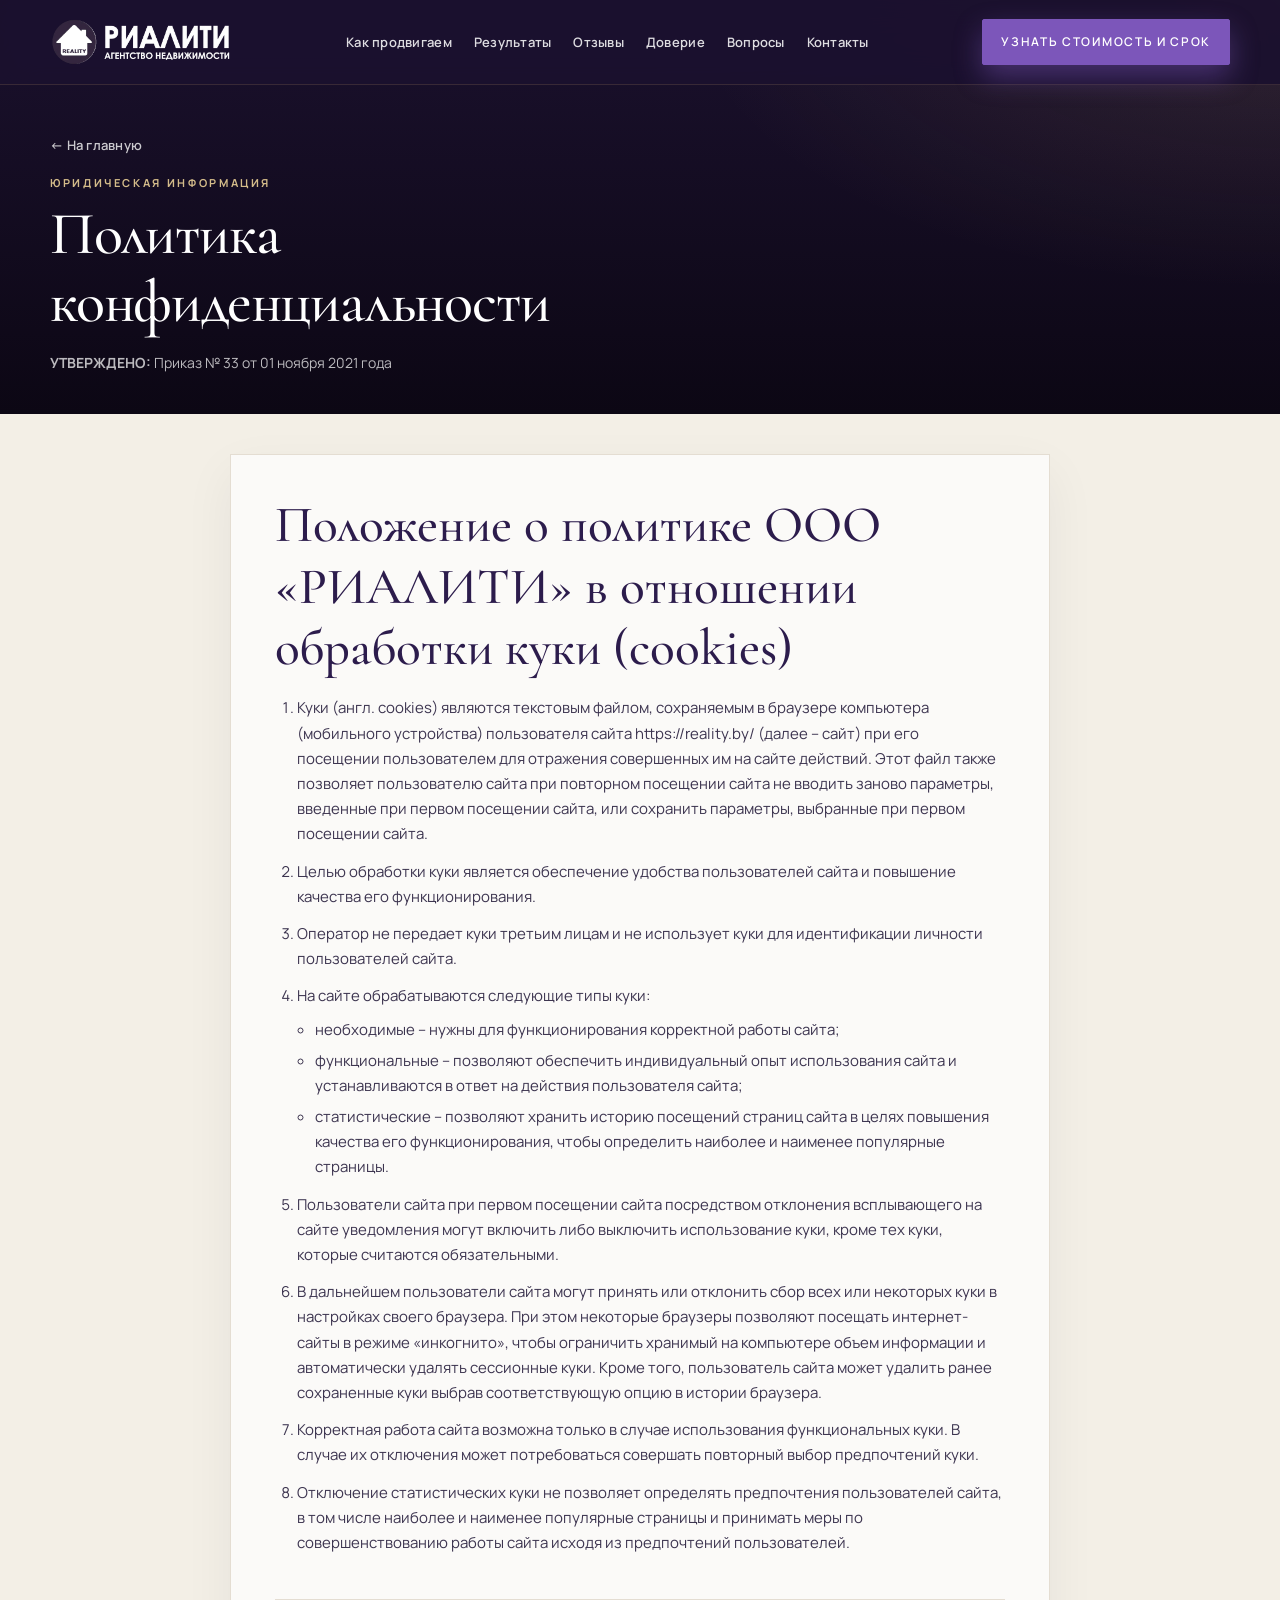
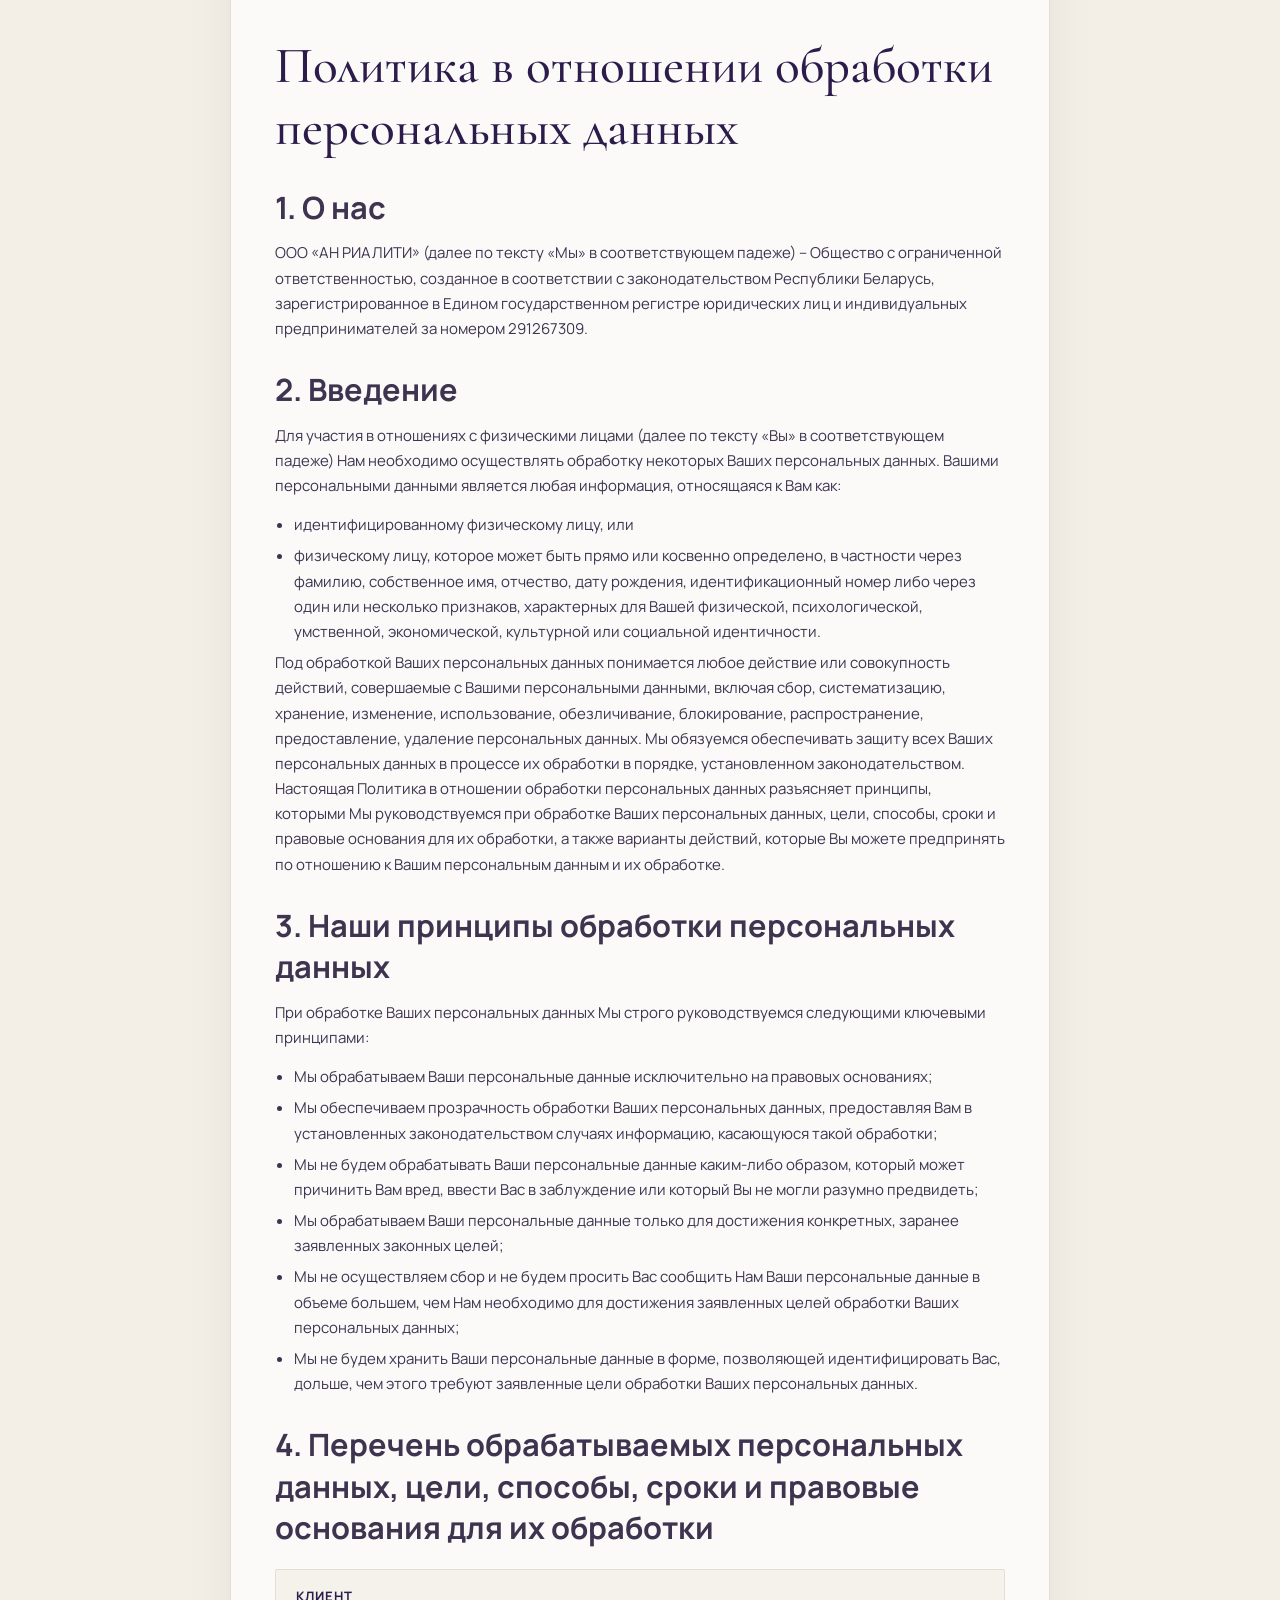
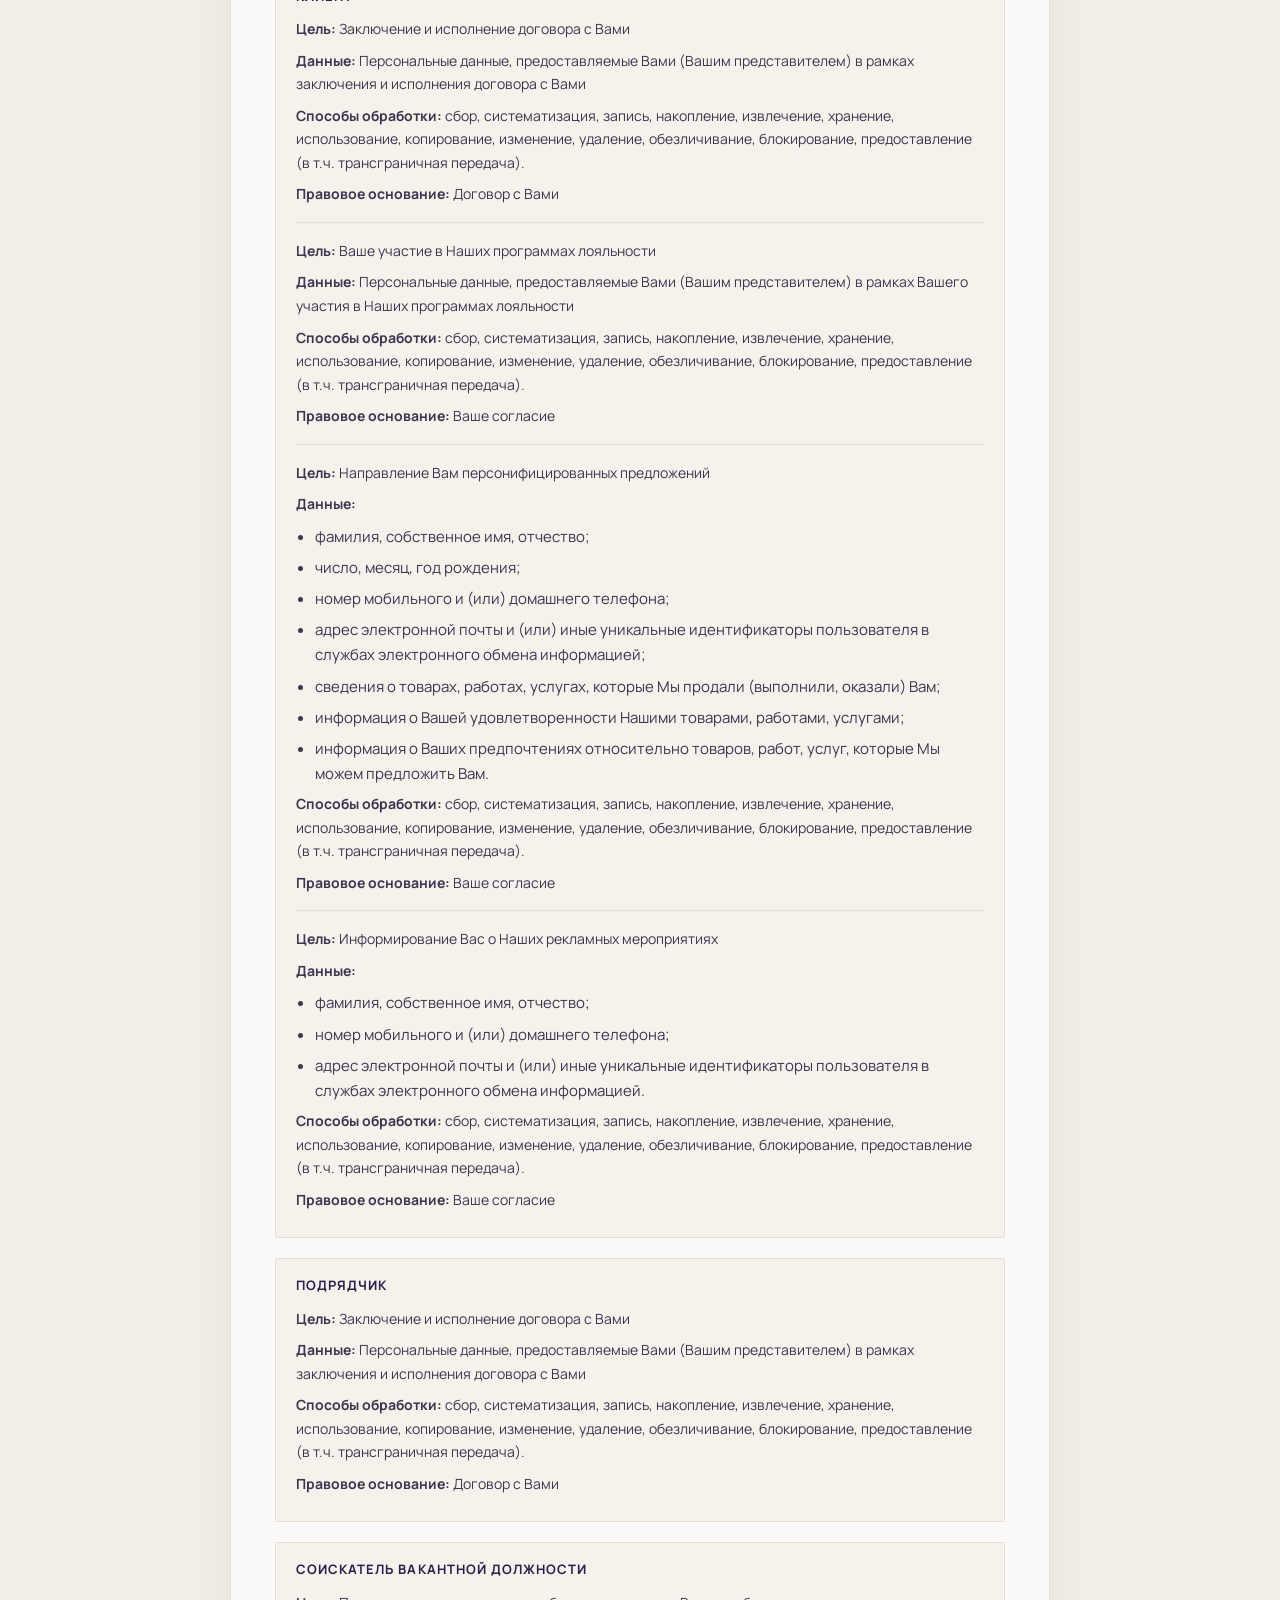
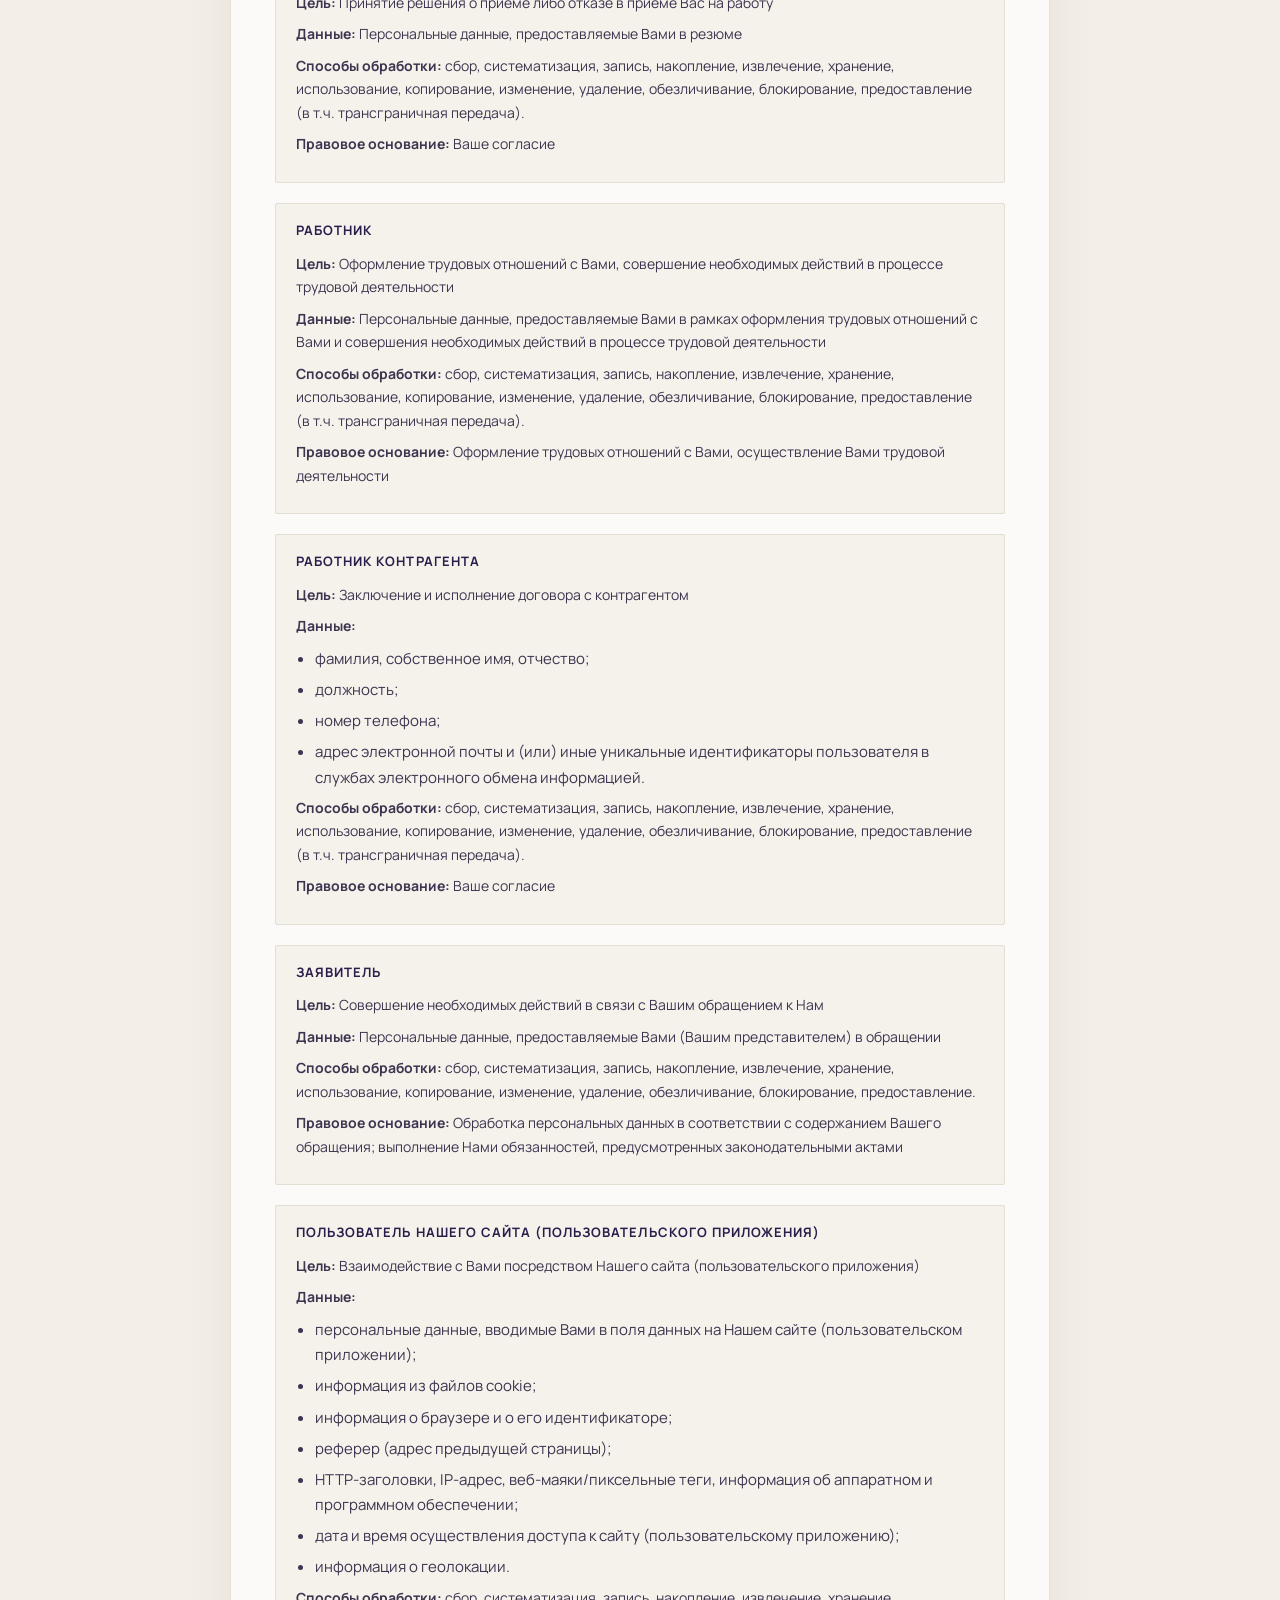
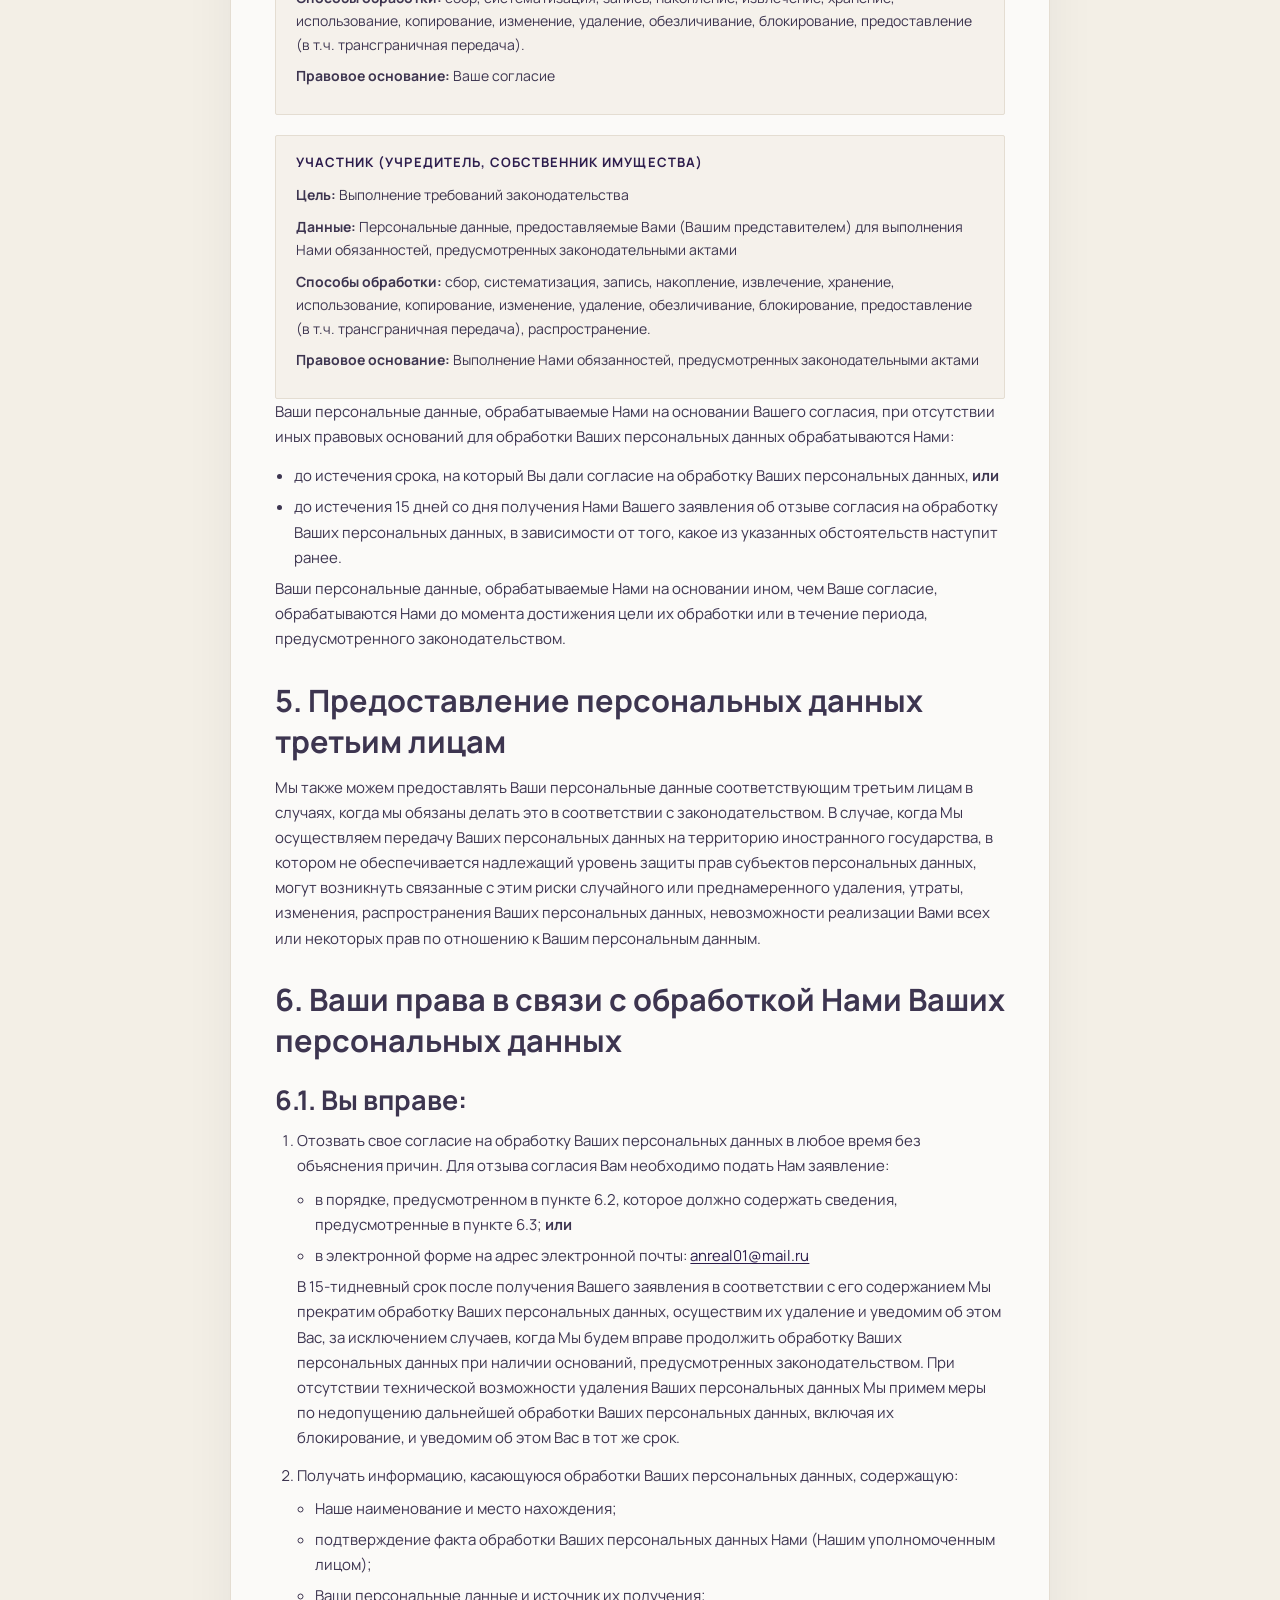
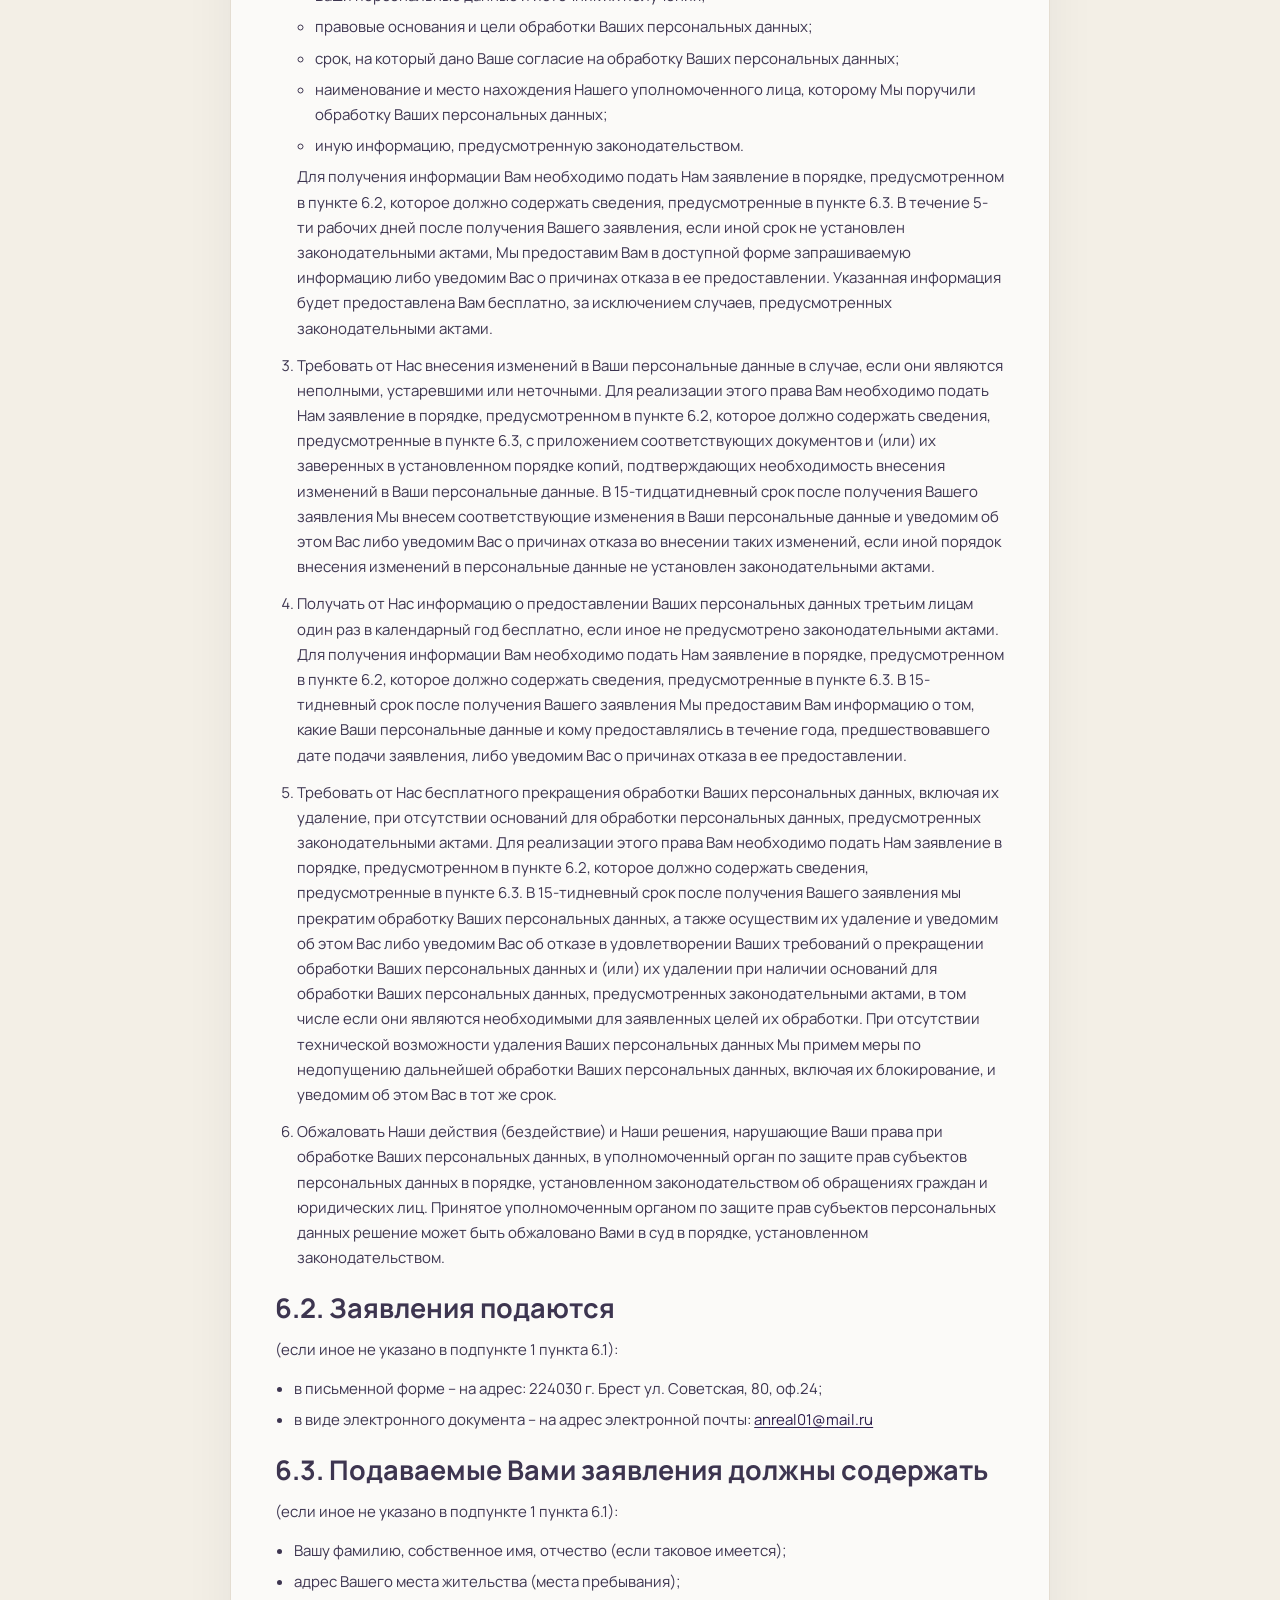
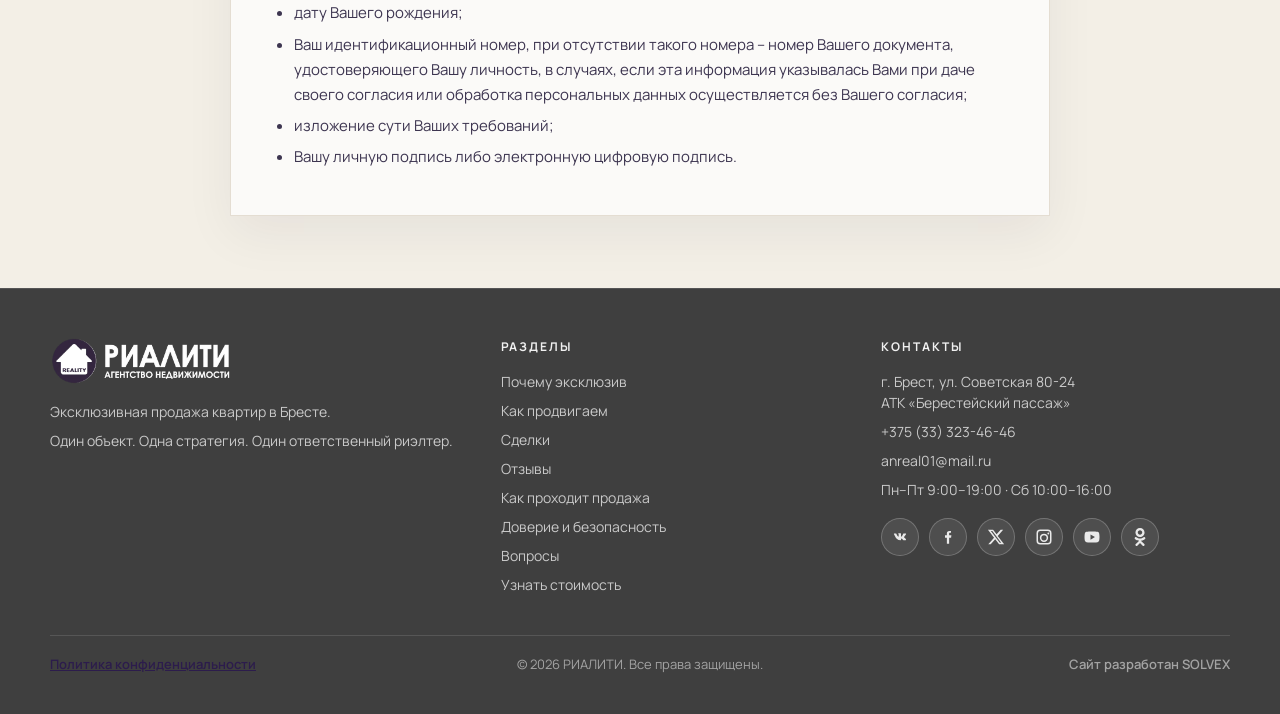
==== commit 14a0dab6: "правки по кнопке , футеру" ====
--- a/agreement.html
+++ b/agreement.html
@@ -10,7 +10,7 @@
   <link rel="preconnect" href="https://fonts.gstatic.com" crossorigin>
   <link href="https://fonts.googleapis.com/css2?family=Cormorant+Garamond:ital,wght@0,400;0,500;0,600;1,400;1,500&family=Manrope:wght@400;500;600;700&display=swap" rel="stylesheet">
   <link rel="stylesheet" href="css/tokens.css?v=1.0.2">
-  <link rel="stylesheet" href="css/landing.css?v=1.0.5">
+  <link rel="stylesheet" href="css/landing.css?v=1.0.6">
   <link rel="stylesheet" href="css/legal.css?v=1.0.1">
 </head>
 <body class="legal-doc">
--- a/css/landing.css
+++ b/css/landing.css
@@ -4,7 +4,7 @@
   box-sizing: border-box;
 }
 
-/* v1.0.5 */
+/* v1.0.6 */
 
 html {
   scroll-behavior: smooth;
@@ -473,7 +473,9 @@
 }
 
 .header-cta,
-.hero-actions .btn-primary {
+.hero-actions .btn-primary,
+.quiz-coda .btn-primary,
+.results-coda .btn-primary {
   background: #7c56ba;
   color: #fff;
   border-color: #7c56ba;
@@ -483,7 +485,11 @@
 .header-cta:hover,
 .header-cta:focus-visible,
 .hero-actions .btn-primary:hover,
-.hero-actions .btn-primary:focus-visible {
+.hero-actions .btn-primary:focus-visible,
+.quiz-coda .btn-primary:hover,
+.quiz-coda .btn-primary:focus-visible,
+.results-coda .btn-primary:hover,
+.results-coda .btn-primary:focus-visible {
   background: color-mix(in srgb, #7c56ba 65%, var(--color-lilac));
   color: #fff;
   border-color: transparent;
@@ -1527,7 +1533,21 @@
 
 .quiz-coda.section-coda,
 .results-coda.section-coda {
+  display: flex;
+  align-items: center;
+  justify-content: space-between;
+  gap: 24px 40px;
   margin: 56px auto 0;
+  max-width: none;
+  width: 100%;
+  text-align: left;
+}
+
+.quiz-coda.section-coda::before,
+.quiz-coda.section-coda::after,
+.results-coda.section-coda::before,
+.results-coda.section-coda::after {
+  display: none;
 }
 
 .results .results-coda.section-coda {
@@ -1537,11 +1557,18 @@
 .quiz-coda p,
 .results-coda p {
   margin: 0;
+  flex: 1;
+  min-width: 0;
+  max-width: 36em;
 }
 
 .quiz-coda .btn,
 .results-coda .btn {
-  margin-top: 20px;
+  margin-top: 0;
+  flex-shrink: 0;
+  font-family: var(--font-sans);
+  font-style: normal;
+  letter-spacing: 0.14em;
 }
 
 .quiz-done {
@@ -4310,9 +4337,9 @@
 }
 
 .site-footer {
-  background: #dcd8d2;
-  border-top: 1px solid #c8c3bb;
-  color: var(--color-body);
+  background: #3f3f3f;
+  border-top: 1px solid #555;
+  color: rgba(255, 255, 255, 0.82);
   padding: 48px 0 40px;
   font-size: 14px;
 }
@@ -4336,6 +4363,10 @@
   box-shadow: none;
 }
 
+.site-footer .footer-col .logo img {
+  box-shadow: none;
+}
+
 .footer-col h3 {
   margin: 0 0 14px;
   font-size: 12px;
@@ -4345,6 +4376,10 @@
   color: var(--color-primary);
 }
 
+.site-footer .footer-col h3 {
+  color: rgba(255, 255, 255, 0.92);
+}
+
 .footer-col a,
 .footer-col p {
   display: block;
@@ -4354,9 +4389,19 @@
   line-height: 1.5;
 }
 
+.site-footer .footer-col a,
+.site-footer .footer-col p {
+  color: rgba(255, 255, 255, 0.72);
+}
+
 .footer-col a:hover,
 .footer-col a:focus-visible {
   color: var(--color-primary);
+}
+
+.site-footer .footer-col a:hover,
+.site-footer .footer-col a:focus-visible {
+  color: var(--color-gold-soft);
 }
 
 .footer-social {
@@ -4379,6 +4424,17 @@
   transition: background 0.2s ease, border-color 0.2s ease, color 0.2s ease, transform 0.2s ease;
 }
 
+.site-footer .footer-social a {
+  border-color: rgba(255, 255, 255, 0.22);
+  background: rgba(255, 255, 255, 0.08);
+  color: rgba(255, 255, 255, 0.88);
+}
+
+.site-footer .footer-social a img {
+  filter: brightness(0) invert(1);
+  opacity: 0.88;
+}
+
 .footer-social a img {
   display: block;
   width: 18px;
@@ -4411,10 +4467,19 @@
   text-decoration: none;
 }
 
+.site-footer .footer-legal a {
+  color: rgba(255, 255, 255, 0.72);
+}
+
 .footer-legal a:hover,
 .footer-legal a:focus-visible {
   color: var(--color-primary);
   text-decoration: underline;
+}
+
+.site-footer .footer-legal a:hover,
+.site-footer .footer-legal a:focus-visible {
+  color: var(--color-gold-soft);
 }
 
 .footer-bottom {
@@ -4427,6 +4492,10 @@
   border-top: 1px solid rgba(44, 28, 76, 0.12);
 }
 
+.site-footer .footer-bottom {
+  border-top-color: rgba(255, 255, 255, 0.12);
+}
+
 .footer-copy {
   text-align: center;
   justify-self: center;
@@ -4436,6 +4505,12 @@
   margin: 0;
   font-size: 13px;
   color: var(--color-body-500);
+}
+
+.site-footer .footer-copy p,
+.site-footer .footer-bottom p,
+.site-footer .footer-credit-wrap {
+  color: rgba(255, 255, 255, 0.52);
 }
 
 .footer-credit-wrap {
@@ -4462,6 +4537,11 @@
 .footer-credit:focus-visible {
   color: var(--color-primary);
   text-decoration: underline;
+}
+
+.site-footer .footer-credit:hover,
+.site-footer .footer-credit:focus-visible {
+  color: var(--color-gold-soft);
 }
 
 .sheet {
@@ -5503,6 +5583,23 @@
   }
 
   .quiz-submit {
+    width: 100%;
+  }
+
+  .quiz-coda.section-coda,
+  .results-coda.section-coda {
+    flex-direction: column;
+    align-items: stretch;
+    gap: 20px;
+  }
+
+  .quiz-coda p,
+  .results-coda p {
+    max-width: none;
+  }
+
+  .quiz-coda .btn,
+  .results-coda .btn {
     width: 100%;
   }
 
